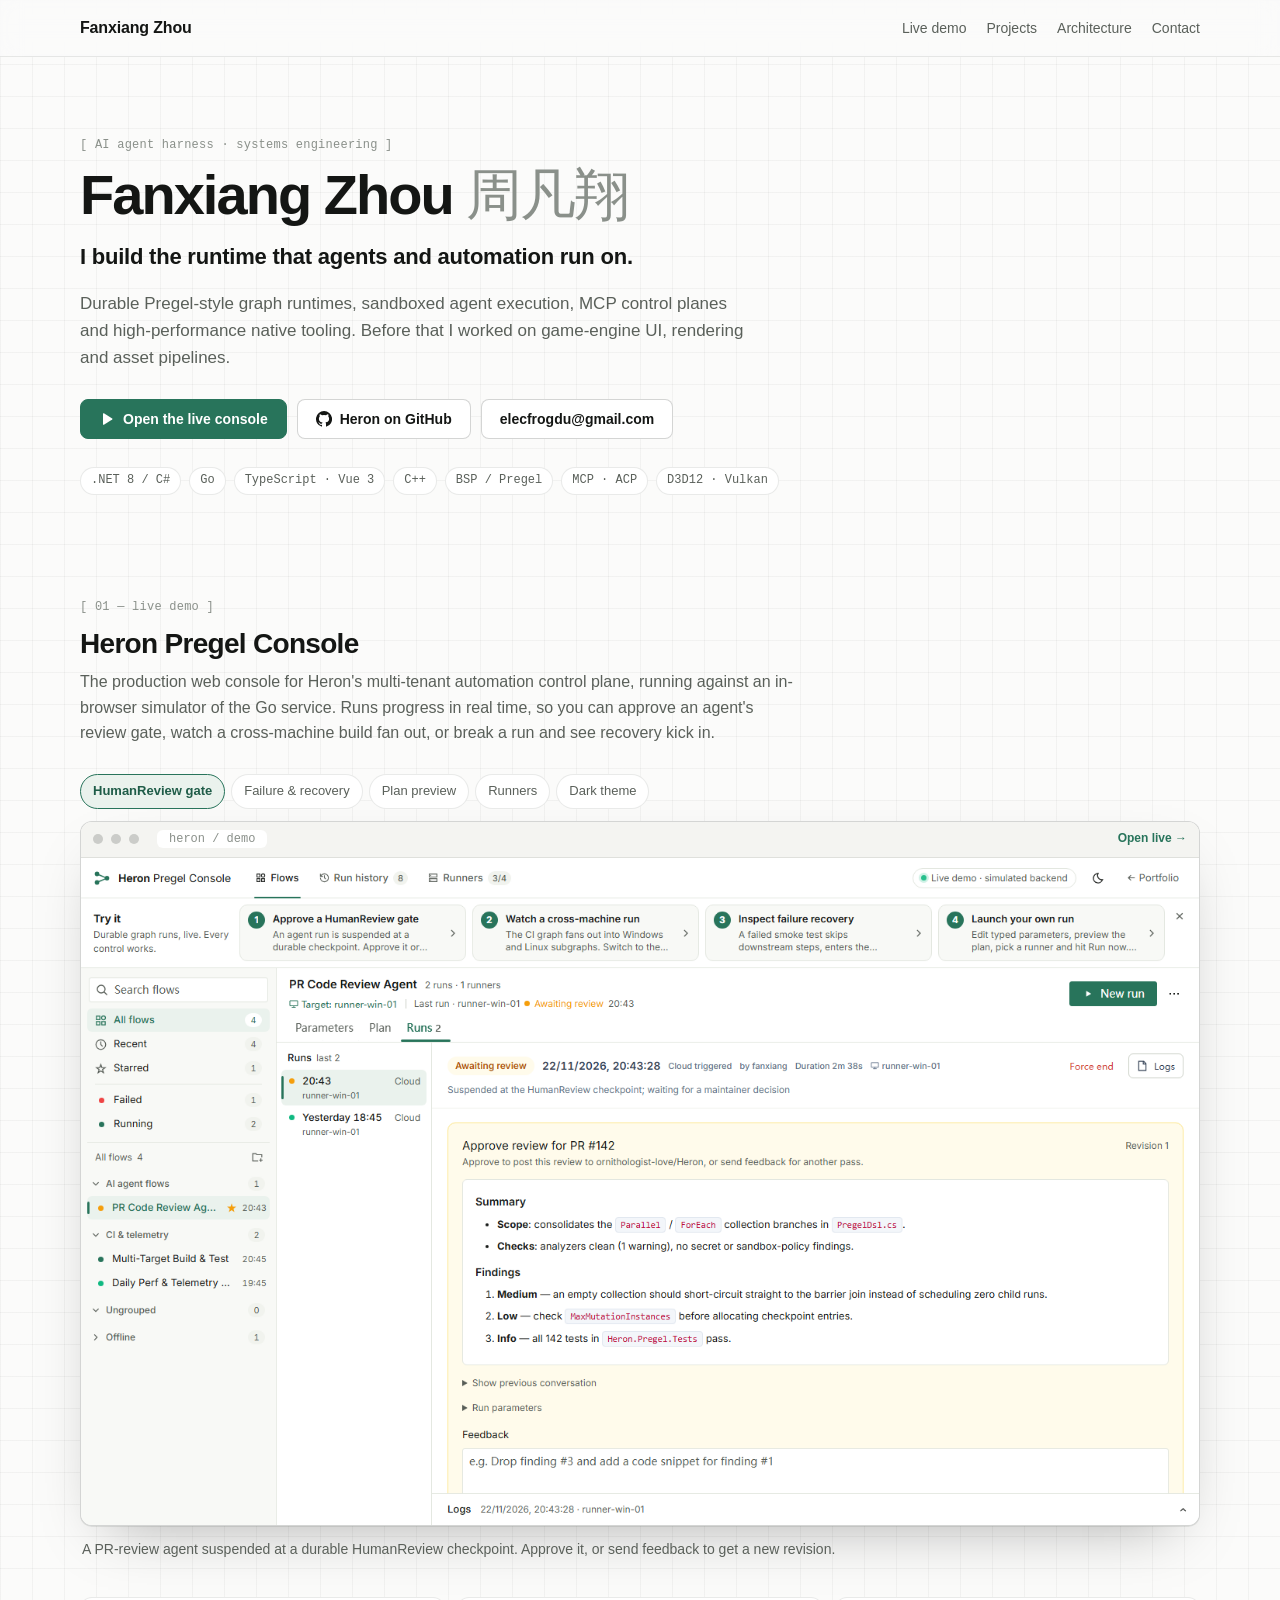
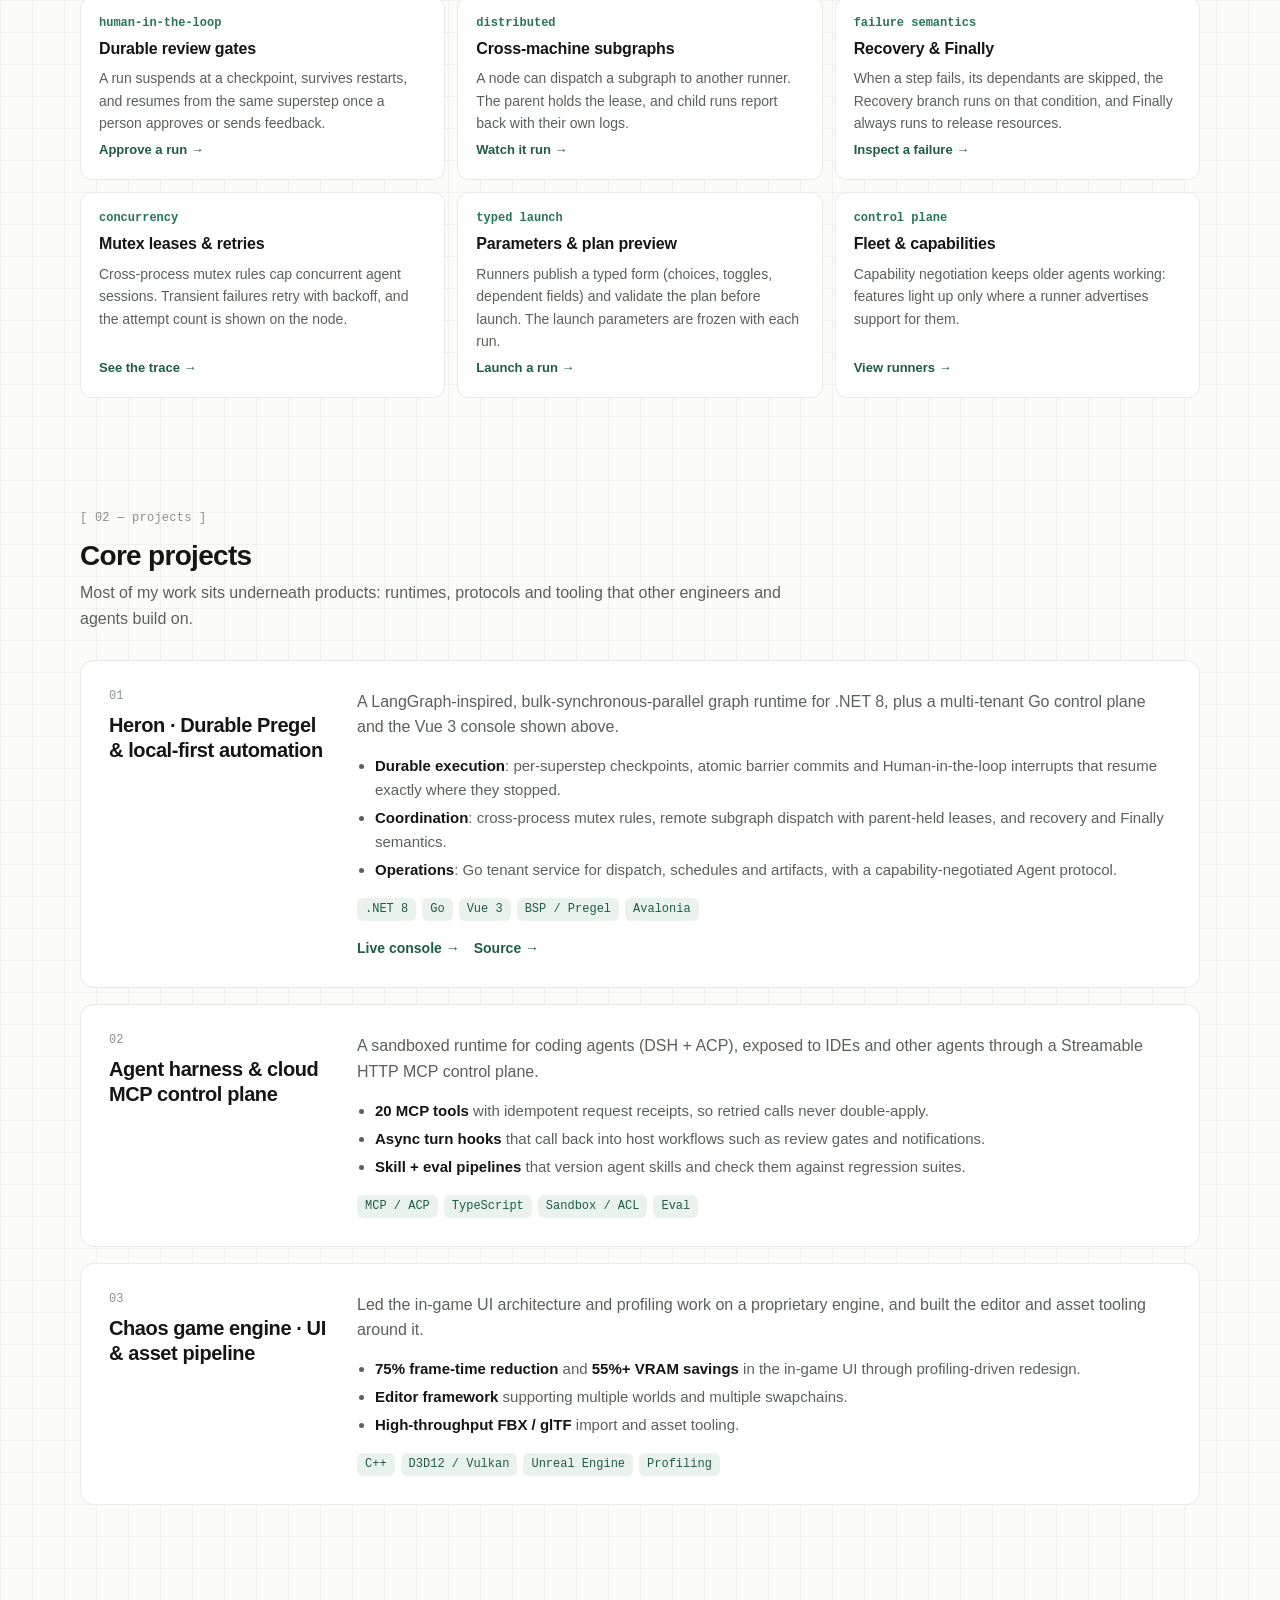
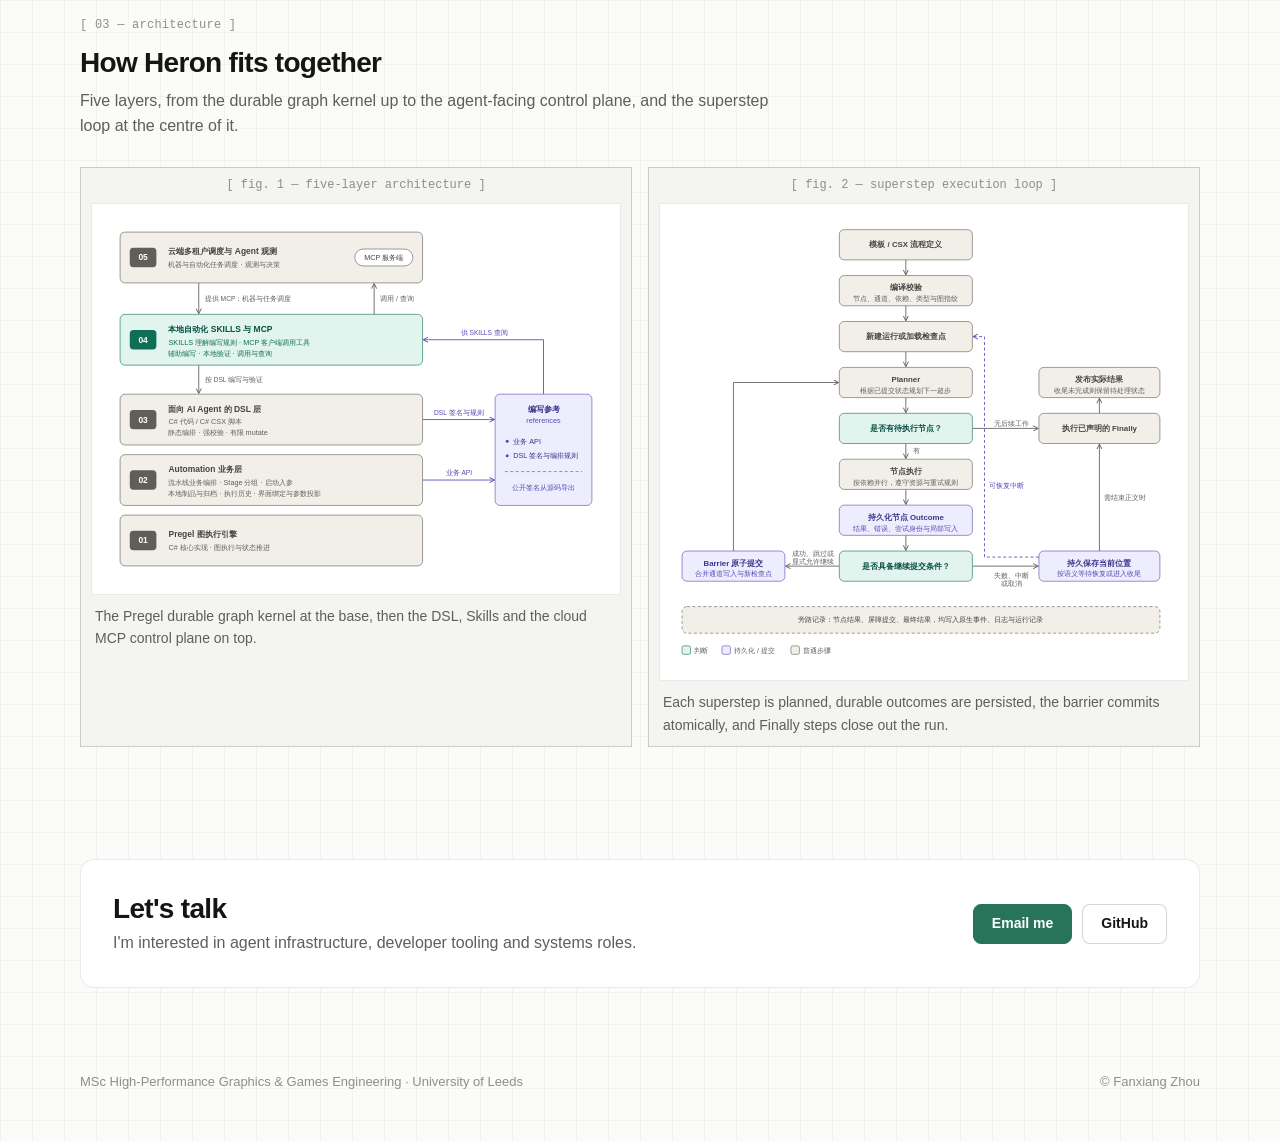
==== index.html @ d26a23e3 "chore: checkpoint initial portfolio and demo build" ====
<!doctype html>
<html lang="en">
<head>
<meta charset="UTF-8" />
<meta name="viewport" content="width=device-width, initial-scale=1.0" />
<title>Fanxiang Zhou · AI Agent Harness &amp; Systems Engineer</title>
<meta name="description" content="Fanxiang Zhou — durable Pregel graph runtimes, sandboxed agent execution, MCP control planes and high-performance native tooling." />
<style>
  :root {
    --bg: #fbfbfa; --surface: #ffffff; --raised: #f4f4f1; --line: rgba(20, 22, 20, .09); --line-strong: rgba(20, 22, 20, .18);
    --text: #141614; --muted: #5a605a; --subtle: #8a908a; --accent: #28745b; --accent-ink: #1f5c48; --accent-soft: #eaf2ed;
    --warn: #b45309; --danger: #c2410c; --grid: rgba(20, 22, 20, .04);
    --sans: Inter, ui-sans-serif, -apple-system, "Segoe UI", Roboto, "PingFang SC", "Microsoft YaHei", sans-serif;
    --mono: "JetBrains Mono", ui-monospace, SFMono-Regular, Menlo, Consolas, monospace;
    --page: min(1120px, calc(100% - 48px));
  }
  @media (prefers-color-scheme: dark) {
    :root {
      --bg: #111211; --surface: #181a18; --raised: #1f221f; --line: rgba(255, 255, 255, .08); --line-strong: rgba(255, 255, 255, .16);
      --text: #eeefec; --muted: #a9ada7; --subtle: #7c817b; --accent: #4fb48d; --accent-ink: #7fd1b0; --accent-soft: rgba(79, 180, 141, .12);
      --grid: rgba(255, 255, 255, .025);
    }
  }
  * { box-sizing: border-box; }
  html { scroll-behavior: smooth; }
  body {
    margin: 0; font-family: var(--sans); color: var(--text); background: var(--bg); line-height: 1.6; -webkit-font-smoothing: antialiased;
    background-image: linear-gradient(var(--grid) 1px, transparent 1px), linear-gradient(90deg, var(--grid) 1px, transparent 1px); background-size: 32px 32px;
  }
  a { color: inherit; }
  .wrap { width: var(--page); margin-inline: auto; }
  .eyebrow { margin: 0 0 12px; color: var(--subtle); font: 500 12px/1.4 var(--mono); letter-spacing: .02em; }

  /* nav */
  .nav { position: sticky; top: 0; z-index: 10; backdrop-filter: saturate(1.4) blur(10px); background: color-mix(in srgb, var(--bg) 82%, transparent); border-bottom: 1px solid var(--line); }
  .nav .wrap { display: flex; align-items: center; gap: 24px; height: 56px; }
  .nav .me { font-weight: 650; text-decoration: none; letter-spacing: -.01em; }
  .nav nav { display: flex; gap: 20px; margin-left: auto; font-size: 14px; }
  .nav nav a { color: var(--muted); text-decoration: none; }
  .nav nav a:hover { color: var(--text); }

  /* buttons */
  .btn { display: inline-flex; align-items: center; gap: 8px; height: 40px; padding: 0 18px; border-radius: 8px; border: 1px solid var(--line-strong); background: var(--surface); color: var(--text); font-size: 14px; font-weight: 550; text-decoration: none; transition: transform .15s, border-color .15s, background-color .15s; }
  .btn:hover { border-color: var(--text); transform: translateY(-1px); }
  .btn.primary { border-color: var(--accent); background: var(--accent); color: #fff; }
  .btn.primary:hover { background: var(--accent-ink); border-color: var(--accent-ink); }
  .btn svg { width: 16px; height: 16px; }

  /* hero */
  .hero { padding: 80px 0 48px; }
  .hero h1 { margin: 0; font-size: clamp(36px, 5vw, 56px); line-height: 1.05; letter-spacing: -.035em; font-weight: 700; }
  .hero h1 span { color: var(--subtle); font-weight: 500; }
  .hero .role { margin: 14px 0 0; font-size: clamp(18px, 2vw, 22px); font-weight: 550; letter-spacing: -.01em; }
  .hero .lede { max-width: 680px; margin: 16px 0 28px; color: var(--muted); font-size: 17px; }
  .hero .ctas { display: flex; flex-wrap: wrap; gap: 10px; }
  .chips { display: flex; flex-wrap: wrap; gap: 8px; margin-top: 28px; }
  .chip { padding: 3px 10px; border: 1px solid var(--line); border-radius: 999px; background: var(--surface); color: var(--muted); font: 12px/1.6 var(--mono); }

  /* showcase */
  section { padding: 56px 0; }
  h2 { margin: 0 0 8px; font-size: 28px; letter-spacing: -.025em; line-height: 1.2; }
  .section-lede { max-width: 720px; margin: 0 0 28px; color: var(--muted); }
  .browser { border: 1px solid var(--line-strong); border-radius: 12px; overflow: hidden; background: var(--surface); box-shadow: 0 1px 0 var(--line), 0 24px 60px -28px rgba(0, 0, 0, .35); }
  .browser-bar { display: flex; align-items: center; gap: 8px; height: 36px; padding: 0 12px; border-bottom: 1px solid var(--line); background: var(--raised); }
  .browser-bar i { width: 10px; height: 10px; border-radius: 50%; background: var(--line-strong); }
  .browser-bar span { margin-left: 10px; padding: 2px 12px; border-radius: 6px; background: var(--surface); color: var(--subtle); font: 12px var(--mono); }
  .browser-bar a { margin-left: auto; color: var(--accent); font-size: 12px; font-weight: 600; text-decoration: none; }
  .browser img { display: block; width: 100%; height: auto; }
  .shot-tabs { display: flex; flex-wrap: wrap; gap: 6px; margin: 0 0 12px; }
  .shot-tabs button { padding: 6px 12px; border: 1px solid var(--line); border-radius: 999px; background: var(--surface); color: var(--muted); font: inherit; font-size: 13px; cursor: pointer; }
  .shot-tabs button[aria-selected="true"] { border-color: var(--accent); background: var(--accent-soft); color: var(--accent-ink); font-weight: 600; }
  .shot-caption { margin: 12px 2px 0; color: var(--muted); font-size: 14px; min-height: 1.6em; }

  .features { display: grid; grid-template-columns: repeat(3, minmax(0, 1fr)); gap: 12px; margin-top: 36px; }
  .feature { display: flex; flex-direction: column; gap: 6px; padding: 18px; border: 1px solid var(--line); border-radius: 12px; background: var(--surface); text-decoration: none; transition: border-color .15s, transform .15s; }
  .feature:hover { border-color: var(--accent); transform: translateY(-2px); }
  .feature .k { color: var(--accent); font: 600 12px var(--mono); }
  .feature h3 { margin: 0; font-size: 16px; letter-spacing: -.01em; }
  .feature p { margin: 0; color: var(--muted); font-size: 14px; flex: 1; }
  .feature .go { color: var(--accent-ink); font-size: 13px; font-weight: 600; }

  /* projects */
  .projects { display: grid; gap: 16px; }
  .project { display: grid; grid-template-columns: 220px minmax(0, 1fr); gap: 28px; padding: 28px; border: 1px solid var(--line); border-radius: 14px; background: var(--surface); }
  .project .meta { display: grid; align-content: start; gap: 10px; }
  .project .meta .n { color: var(--subtle); font: 12px var(--mono); }
  .project h3 { margin: 0; font-size: 20px; letter-spacing: -.02em; line-height: 1.25; }
  .project .body p { margin: 0 0 14px; color: var(--muted); }
  .project ul { margin: 0 0 16px; padding-left: 18px; color: var(--muted); font-size: 15px; }
  .project li { margin: 4px 0; }
  .project li strong { color: var(--text); font-weight: 600; }
  .tags { display: flex; flex-wrap: wrap; gap: 6px; }
  .tag { padding: 2px 8px; border-radius: 6px; background: var(--accent-soft); color: var(--accent-ink); font: 12px/1.6 var(--mono); }
  .links { display: flex; flex-wrap: wrap; gap: 14px; margin-top: 16px; font-size: 14px; font-weight: 600; }
  .links a { color: var(--accent-ink); text-decoration: none; }
  .links a:hover { text-decoration: underline; }

  /* architecture */
  .figures { display: grid; grid-template-columns: 1fr 1fr; gap: 16px; }
  figure { margin: 0; padding: 0 10px 10px; border: 1px solid var(--line-strong); background: var(--raised); }
  figure figcaption { padding: 9px 0; color: var(--subtle); font: 12px/1.4 var(--mono); text-align: center; }
  figure .figure-body { padding: 16px; border: 1px solid var(--line); background: #fff; }
  figure img { display: block; width: 100%; height: auto; }
  figure p { margin: 10px 4px 0; color: var(--muted); font-size: 14px; }

  /* contact */
  .contact { display: flex; flex-wrap: wrap; align-items: center; justify-content: space-between; gap: 24px; padding: 32px; border: 1px solid var(--line); border-radius: 14px; background: var(--surface); }
  .contact h2 { margin: 0 0 4px; }
  .contact p { margin: 0; color: var(--muted); }
  footer { display: flex; flex-wrap: wrap; justify-content: space-between; gap: 12px; padding: 28px 0 48px; color: var(--subtle); font-size: 13px; }

  @media (max-width: 900px) {
    .features { grid-template-columns: 1fr 1fr; }
    .project { grid-template-columns: 1fr; gap: 14px; }
    .figures { grid-template-columns: 1fr; }
  }
  @media (max-width: 600px) {
    :root { --page: calc(100% - 32px); }
    .nav nav { display: none; }
    .features { grid-template-columns: 1fr; }
    .hero { padding-top: 48px; }
  }
  @media (prefers-reduced-motion: reduce) { * { transition: none !important; scroll-behavior: auto !important; } }
</style>
</head>
<body>
<header class="nav">
  <div class="wrap">
    <a class="me" href="#top">Fanxiang Zhou</a>
    <nav aria-label="Sections">
      <a href="#demo">Live demo</a>
      <a href="#projects">Projects</a>
      <a href="#architecture">Architecture</a>
      <a href="#contact">Contact</a>
    </nav>
  </div>
</header>

<main id="top">
  <section class="hero wrap">
    <p class="eyebrow">[ AI agent harness · systems engineering ]</p>
    <h1>Fanxiang Zhou <span>周凡翔</span></h1>
    <p class="role">I build the runtime that agents and automation run on.</p>
    <p class="lede">Durable Pregel-style graph runtimes, sandboxed agent execution, MCP control planes and high-performance native tooling. Before that I worked on game-engine UI, rendering and asset pipelines.</p>
    <div class="ctas">
      <a class="btn primary" href="./demo/">
        <svg viewBox="0 0 16 16" fill="currentColor" aria-hidden="true"><path d="M4 2.8v10.4a.6.6 0 0 0 .9.5l8.3-5.2a.6.6 0 0 0 0-1L4.9 2.3a.6.6 0 0 0-.9.5Z"/></svg>
        Open the live console
      </a>
      <a class="btn" href="https://github.com/ornithologist-love/Heron" target="_blank" rel="noreferrer">
        <svg viewBox="0 0 16 16" fill="currentColor" aria-hidden="true"><path d="M8 0a8 8 0 0 0-2.53 15.59c.4.07.55-.17.55-.38v-1.35c-2.23.48-2.7-1.07-2.7-1.07-.36-.92-.89-1.17-.89-1.17-.73-.5.06-.49.06-.49.8.06 1.23.83 1.23.83.72 1.22 1.88.87 2.33.66.07-.52.28-.87.5-1.07-1.78-.2-3.64-.89-3.64-3.95 0-.87.31-1.59.82-2.15-.08-.2-.36-1.02.08-2.12 0 0 .67-.21 2.2.82a7.6 7.6 0 0 1 4 0c1.53-1.03 2.2-.82 2.2-.82.44 1.1.16 1.92.08 2.12.51.56.82 1.28.82 2.15 0 3.07-1.87 3.75-3.65 3.95.29.25.54.73.54 1.48v2.2c0 .21.15.46.55.38A8 8 0 0 0 8 0Z"/></svg>
        Heron on GitHub
      </a>
      <a class="btn" href="mailto:elecfrogdu@gmail.com">elecfrogdu@gmail.com</a>
    </div>
    <div class="chips">
      <span class="chip">.NET 8 / C#</span><span class="chip">Go</span><span class="chip">TypeScript · Vue 3</span><span class="chip">C++</span>
      <span class="chip">BSP / Pregel</span><span class="chip">MCP · ACP</span><span class="chip">D3D12 · Vulkan</span>
    </div>
  </section>

  <section id="demo" class="wrap">
    <p class="eyebrow">[ 01 — live demo ]</p>
    <h2>Heron Pregel Console</h2>
    <p class="section-lede">The production web console for Heron's multi-tenant automation control plane, running against an in-browser simulator of the Go service. Runs progress in real time, so you can approve an agent's review gate, watch a cross-machine build fan out, or break a run and see recovery kick in.</p>

    <div class="shot-tabs" role="tablist" aria-label="Console screenshots">
      <button role="tab" aria-selected="true" data-shot="shot-review" data-caption="A PR-review agent suspended at a durable HumanReview checkpoint. Approve it, or send feedback to get a new revision.">HumanReview gate</button>
      <button role="tab" aria-selected="false" data-shot="shot-ci" data-caption="A failed cross-machine build: Windows and Linux subgraphs run in parallel, downstream steps are skipped, then Recovery and Finally run.">Failure &amp; recovery</button>
      <button role="tab" aria-selected="false" data-shot="shot-plan" data-caption="Plan preview: the runner validates typed parameters and returns the execution graph before anything is launched.">Plan preview</button>
      <button role="tab" aria-selected="false" data-shot="shot-runners" data-caption="The fleet: agents connect outbound, advertise capabilities and the flows they can run, and lease work from the control plane.">Runners</button>
      <button role="tab" aria-selected="false" data-shot="shot-ci-dark" data-caption="Dark theme, same run.">Dark theme</button>
    </div>
    <div class="browser">
      <div class="browser-bar"><i></i><i></i><i></i><span>heron / demo</span><a href="./demo/">Open live →</a></div>
      <a href="./demo/"><img id="shot" src="./assets/shot-review.png" width="1440" height="860" alt="Heron Pregel Console screenshot" /></a>
    </div>
    <p class="shot-caption" id="shot-caption">A PR-review agent suspended at a durable HumanReview checkpoint. Approve it, or send feedback to get a new revision.</p>

    <div class="features">
      <a class="feature" href="./demo/#/?view=detail&amp;task=pr-code-review&amp;run=run-0558">
        <span class="k">human-in-the-loop</span><h3>Durable review gates</h3>
        <p>A run suspends at a checkpoint, survives restarts, and resumes from the same superstep once a person approves or sends feedback.</p>
        <span class="go">Approve a run →</span>
      </a>
      <a class="feature" href="./demo/#/?view=detail&amp;task=multi-target-ci&amp;run=run-0560">
        <span class="k">distributed</span><h3>Cross-machine subgraphs</h3>
        <p>A node can dispatch a subgraph to another runner. The parent holds the lease, and child runs report back with their own logs.</p>
        <span class="go">Watch it run →</span>
      </a>
      <a class="feature" href="./demo/#/?view=detail&amp;task=multi-target-ci&amp;run=run-0544">
        <span class="k">failure semantics</span><h3>Recovery &amp; Finally</h3>
        <p>When a step fails, its dependants are skipped, the Recovery branch runs on that condition, and Finally always runs to release resources.</p>
        <span class="go">Inspect a failure →</span>
      </a>
      <a class="feature" href="./demo/#/?view=detail&amp;task=daily-perf-audit&amp;run=run-0551">
        <span class="k">concurrency</span><h3>Mutex leases &amp; retries</h3>
        <p>Cross-process mutex rules cap concurrent agent sessions. Transient failures retry with backoff, and the attempt count is shown on the node.</p>
        <span class="go">See the trace →</span>
      </a>
      <a class="feature" href="./demo/#/?view=invoke&amp;task=multi-target-ci&amp;pane=parameters">
        <span class="k">typed launch</span><h3>Parameters &amp; plan preview</h3>
        <p>Runners publish a typed form (choices, toggles, dependent fields) and validate the plan before launch. The launch parameters are frozen with each run.</p>
        <span class="go">Launch a run →</span>
      </a>
      <a class="feature" href="./demo/#/?view=fleet">
        <span class="k">control plane</span><h3>Fleet &amp; capabilities</h3>
        <p>Capability negotiation keeps older agents working: features light up only where a runner advertises support for them.</p>
        <span class="go">View runners →</span>
      </a>
    </div>
  </section>

  <section id="projects" class="wrap">
    <p class="eyebrow">[ 02 — projects ]</p>
    <h2>Core projects</h2>
    <p class="section-lede">Most of my work sits underneath products: runtimes, protocols and tooling that other engineers and agents build on.</p>
    <div class="projects">
      <article class="project">
        <div class="meta"><span class="n">01</span><h3>Heron · Durable Pregel &amp; local-first automation</h3></div>
        <div class="body">
          <p>A LangGraph-inspired, bulk-synchronous-parallel graph runtime for .NET 8, plus a multi-tenant Go control plane and the Vue 3 console shown above.</p>
          <ul>
            <li><strong>Durable execution</strong>: per-superstep checkpoints, atomic barrier commits and Human-in-the-loop interrupts that resume exactly where they stopped.</li>
            <li><strong>Coordination</strong>: cross-process mutex rules, remote subgraph dispatch with parent-held leases, and recovery and Finally semantics.</li>
            <li><strong>Operations</strong>: Go tenant service for dispatch, schedules and artifacts, with a capability-negotiated Agent protocol.</li>
          </ul>
          <div class="tags"><span class="tag">.NET 8</span><span class="tag">Go</span><span class="tag">Vue 3</span><span class="tag">BSP / Pregel</span><span class="tag">Avalonia</span></div>
          <div class="links"><a href="./demo/">Live console →</a><a href="https://github.com/ornithologist-love/Heron" target="_blank" rel="noreferrer">Source →</a></div>
        </div>
      </article>
      <article class="project">
        <div class="meta"><span class="n">02</span><h3>Agent harness &amp; cloud MCP control plane</h3></div>
        <div class="body">
          <p>A sandboxed runtime for coding agents (DSH + ACP), exposed to IDEs and other agents through a Streamable HTTP MCP control plane.</p>
          <ul>
            <li><strong>20 MCP tools</strong> with idempotent request receipts, so retried calls never double-apply.</li>
            <li><strong>Async turn hooks</strong> that call back into host workflows such as review gates and notifications.</li>
            <li><strong>Skill + eval pipelines</strong> that version agent skills and check them against regression suites.</li>
          </ul>
          <div class="tags"><span class="tag">MCP / ACP</span><span class="tag">TypeScript</span><span class="tag">Sandbox / ACL</span><span class="tag">Eval</span></div>
        </div>
      </article>
      <article class="project">
        <div class="meta"><span class="n">03</span><h3>Chaos game engine · UI &amp; asset pipeline</h3></div>
        <div class="body">
          <p>Led the in-game UI architecture and profiling work on a proprietary engine, and built the editor and asset tooling around it.</p>
          <ul>
            <li><strong>75% frame-time reduction</strong> and <strong>55%+ VRAM savings</strong> in the in-game UI through profiling-driven redesign.</li>
            <li><strong>Editor framework</strong> supporting multiple worlds and multiple swapchains.</li>
            <li><strong>High-throughput FBX / glTF</strong> import and asset tooling.</li>
          </ul>
          <div class="tags"><span class="tag">C++</span><span class="tag">D3D12 / Vulkan</span><span class="tag">Unreal Engine</span><span class="tag">Profiling</span></div>
        </div>
      </article>
    </div>
  </section>

  <section id="architecture" class="wrap">
    <p class="eyebrow">[ 03 — architecture ]</p>
    <h2>How Heron fits together</h2>
    <p class="section-lede">Five layers, from the durable graph kernel up to the agent-facing control plane, and the superstep loop at the centre of it.</p>
    <div class="figures">
      <figure>
        <figcaption>[ fig. 1 — five-layer architecture ]</figcaption>
        <div class="figure-body"><img src="./diagrams/automation-five-layers.svg" alt="Five-layer AI-native automation architecture" loading="lazy" /></div>
        <p>The Pregel durable graph kernel at the base, then the DSL, Skills and the cloud MCP control plane on top.</p>
      </figure>
      <figure>
        <figcaption>[ fig. 2 — superstep execution loop ]</figcaption>
        <div class="figure-body"><img src="./diagrams/automation-graph-executor-flow.svg" alt="Pregel superstep execution loop" loading="lazy" /></div>
        <p>Each superstep is planned, durable outcomes are persisted, the barrier commits atomically, and Finally steps close out the run.</p>
      </figure>
    </div>
  </section>

  <section id="contact" class="wrap">
    <div class="contact">
      <div><h2>Let's talk</h2><p>I'm interested in agent infrastructure, developer tooling and systems roles.</p></div>
      <div class="ctas" style="display:flex;gap:10px;flex-wrap:wrap">
        <a class="btn primary" href="mailto:elecfrogdu@gmail.com">Email me</a>
        <a class="btn" href="https://github.com/ornithologist-love" target="_blank" rel="noreferrer">GitHub</a>
      </div>
    </div>
  </section>
</main>

<footer class="wrap">
  <span>MSc High-Performance Graphics &amp; Games Engineering · University of Leeds</span>
  <span>© Fanxiang Zhou</span>
</footer>

<script>
  const img = document.getElementById('shot'), caption = document.getElementById('shot-caption')
  document.querySelectorAll('.shot-tabs button').forEach(button => {
    const preload = new Image(); preload.src = `./assets/${button.dataset.shot}.png`
    button.addEventListener('click', () => {
      document.querySelectorAll('.shot-tabs button').forEach(other => other.setAttribute('aria-selected', String(other === button)))
      img.src = `./assets/${button.dataset.shot}.png`
      caption.textContent = button.dataset.caption
    })
  })
</script>
</body>
</html>
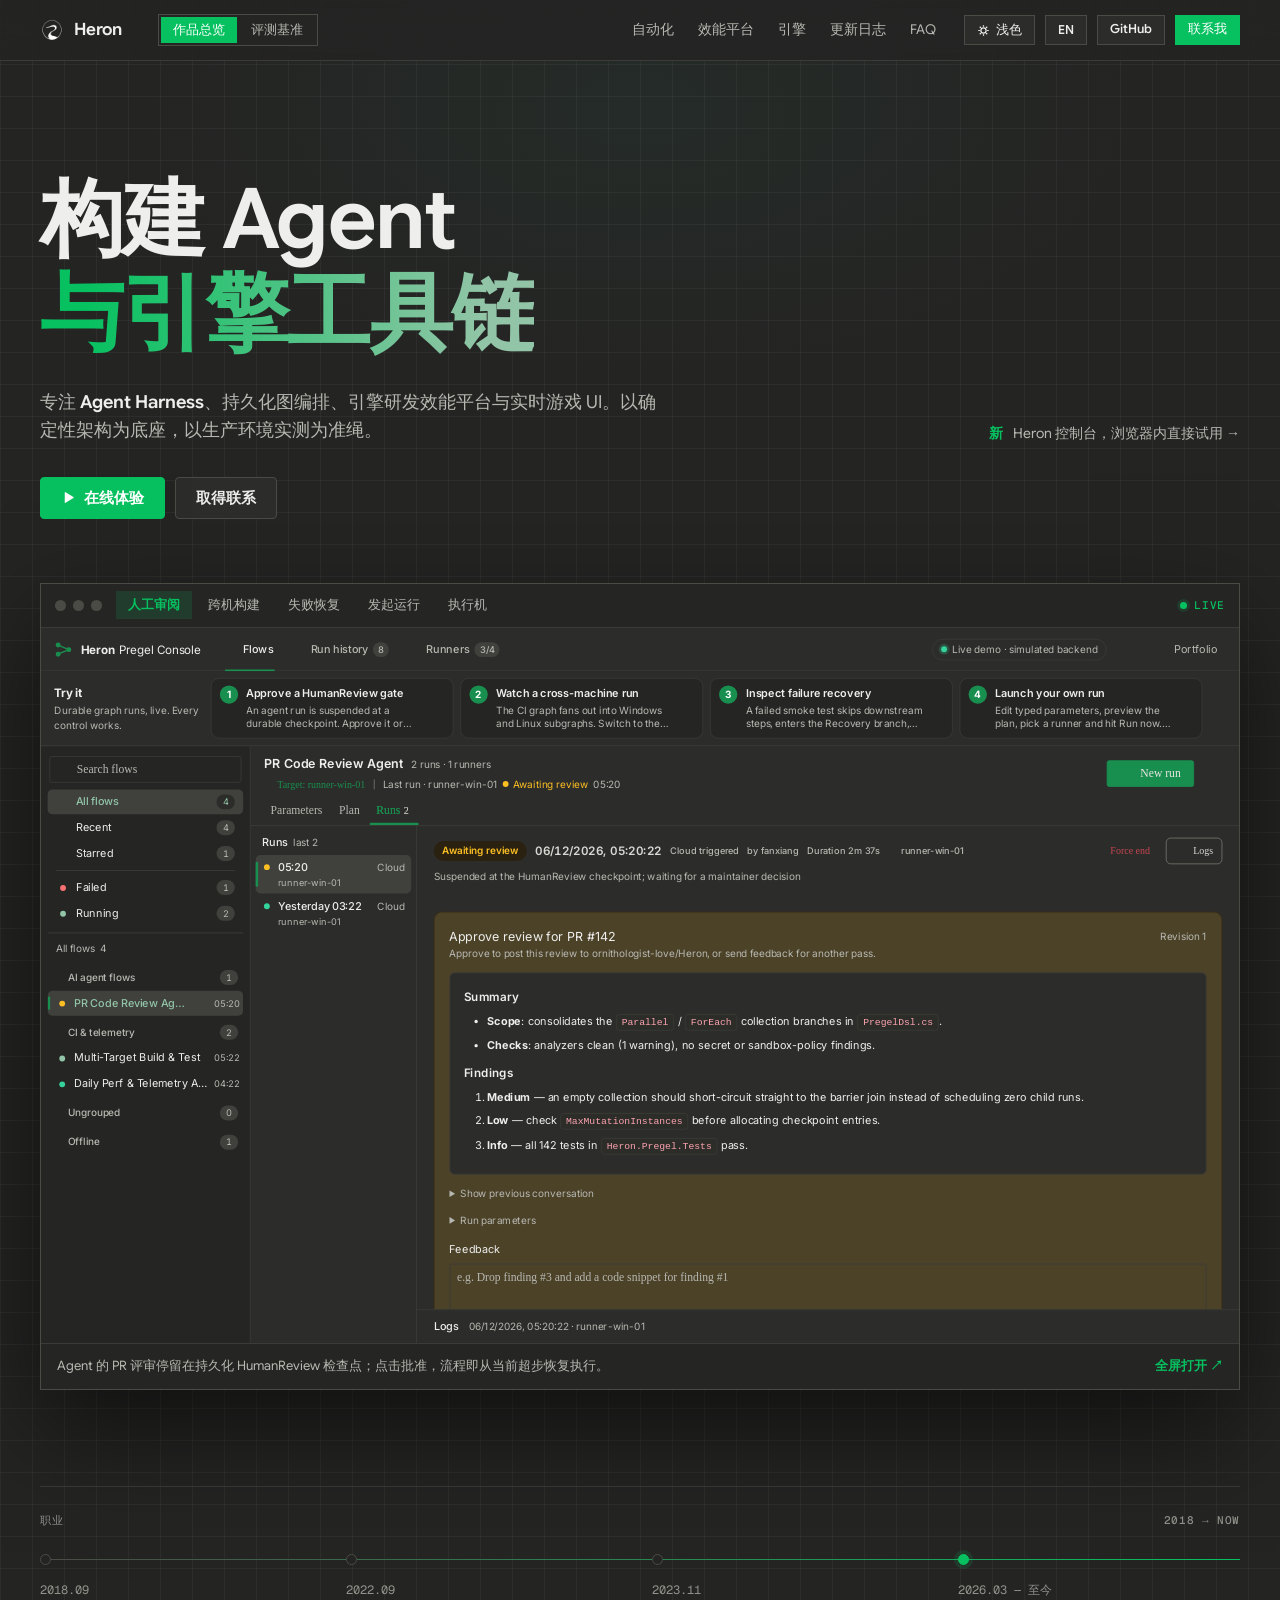
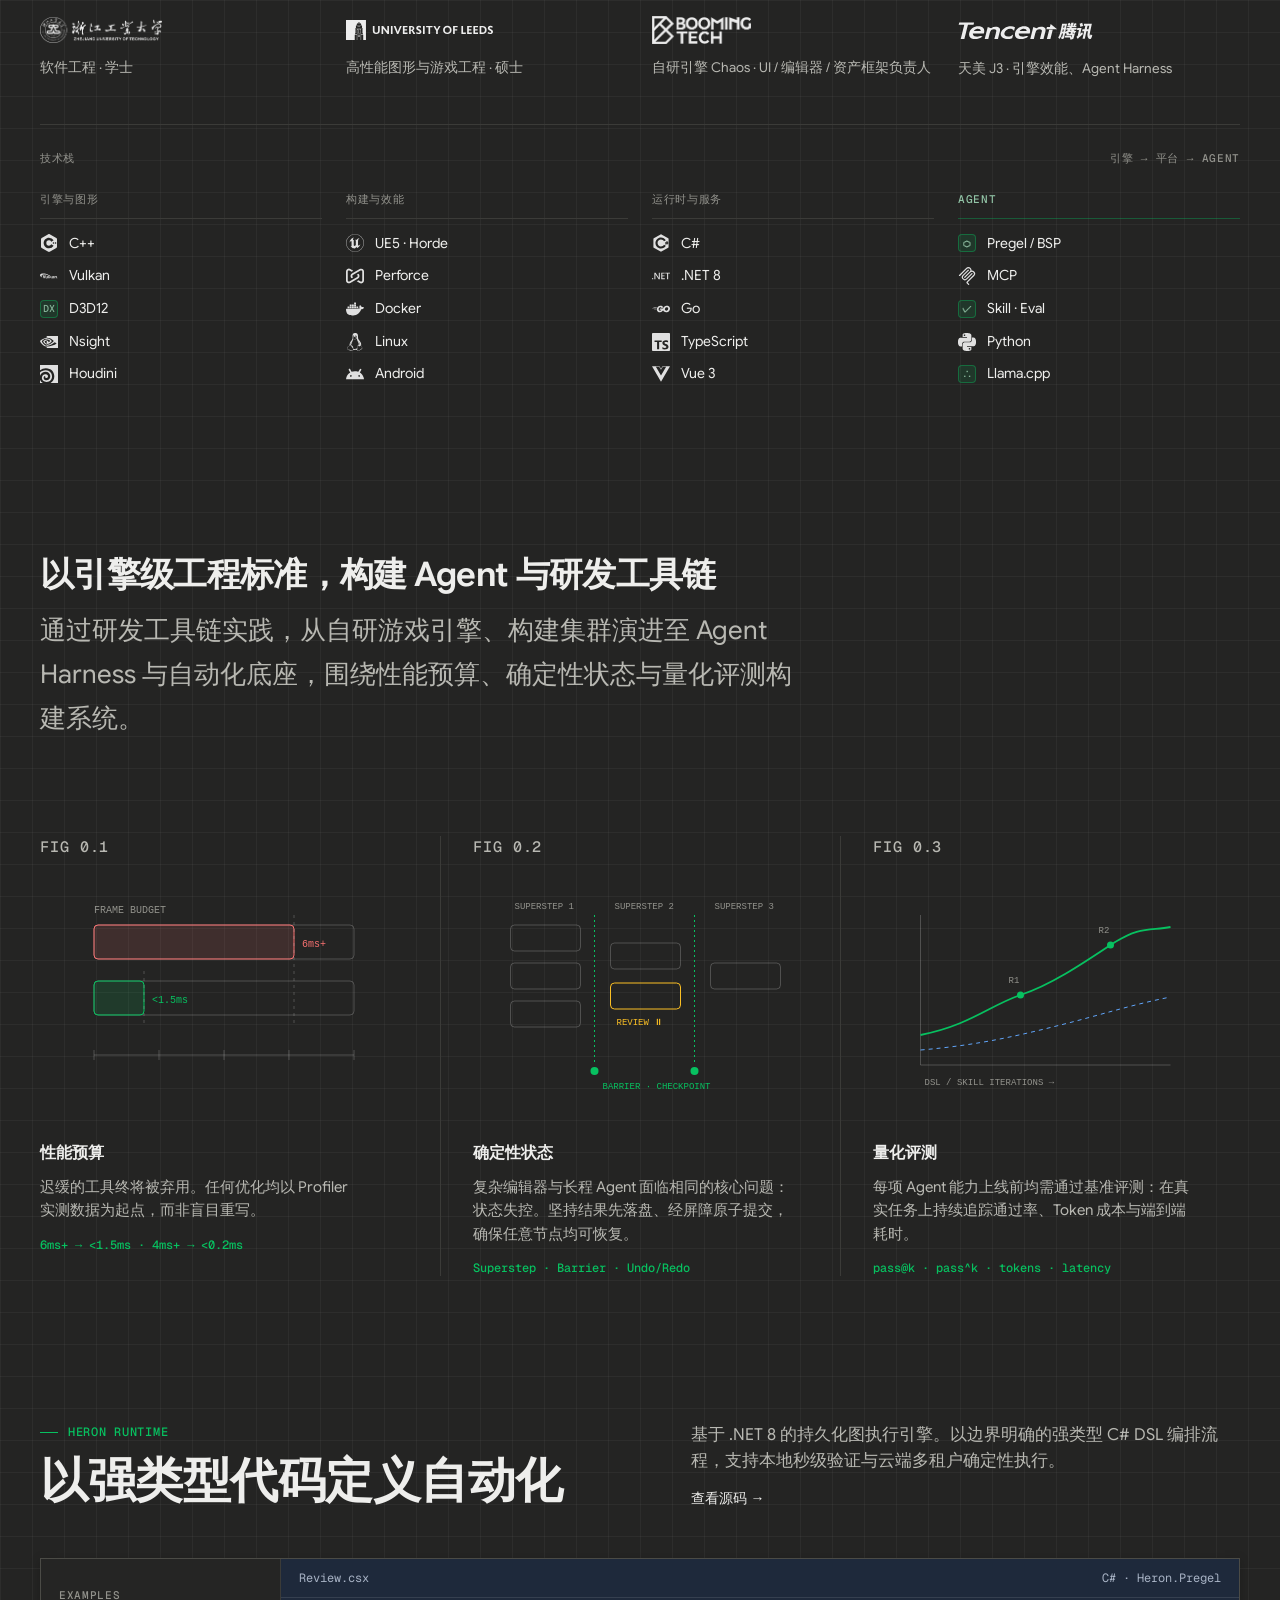
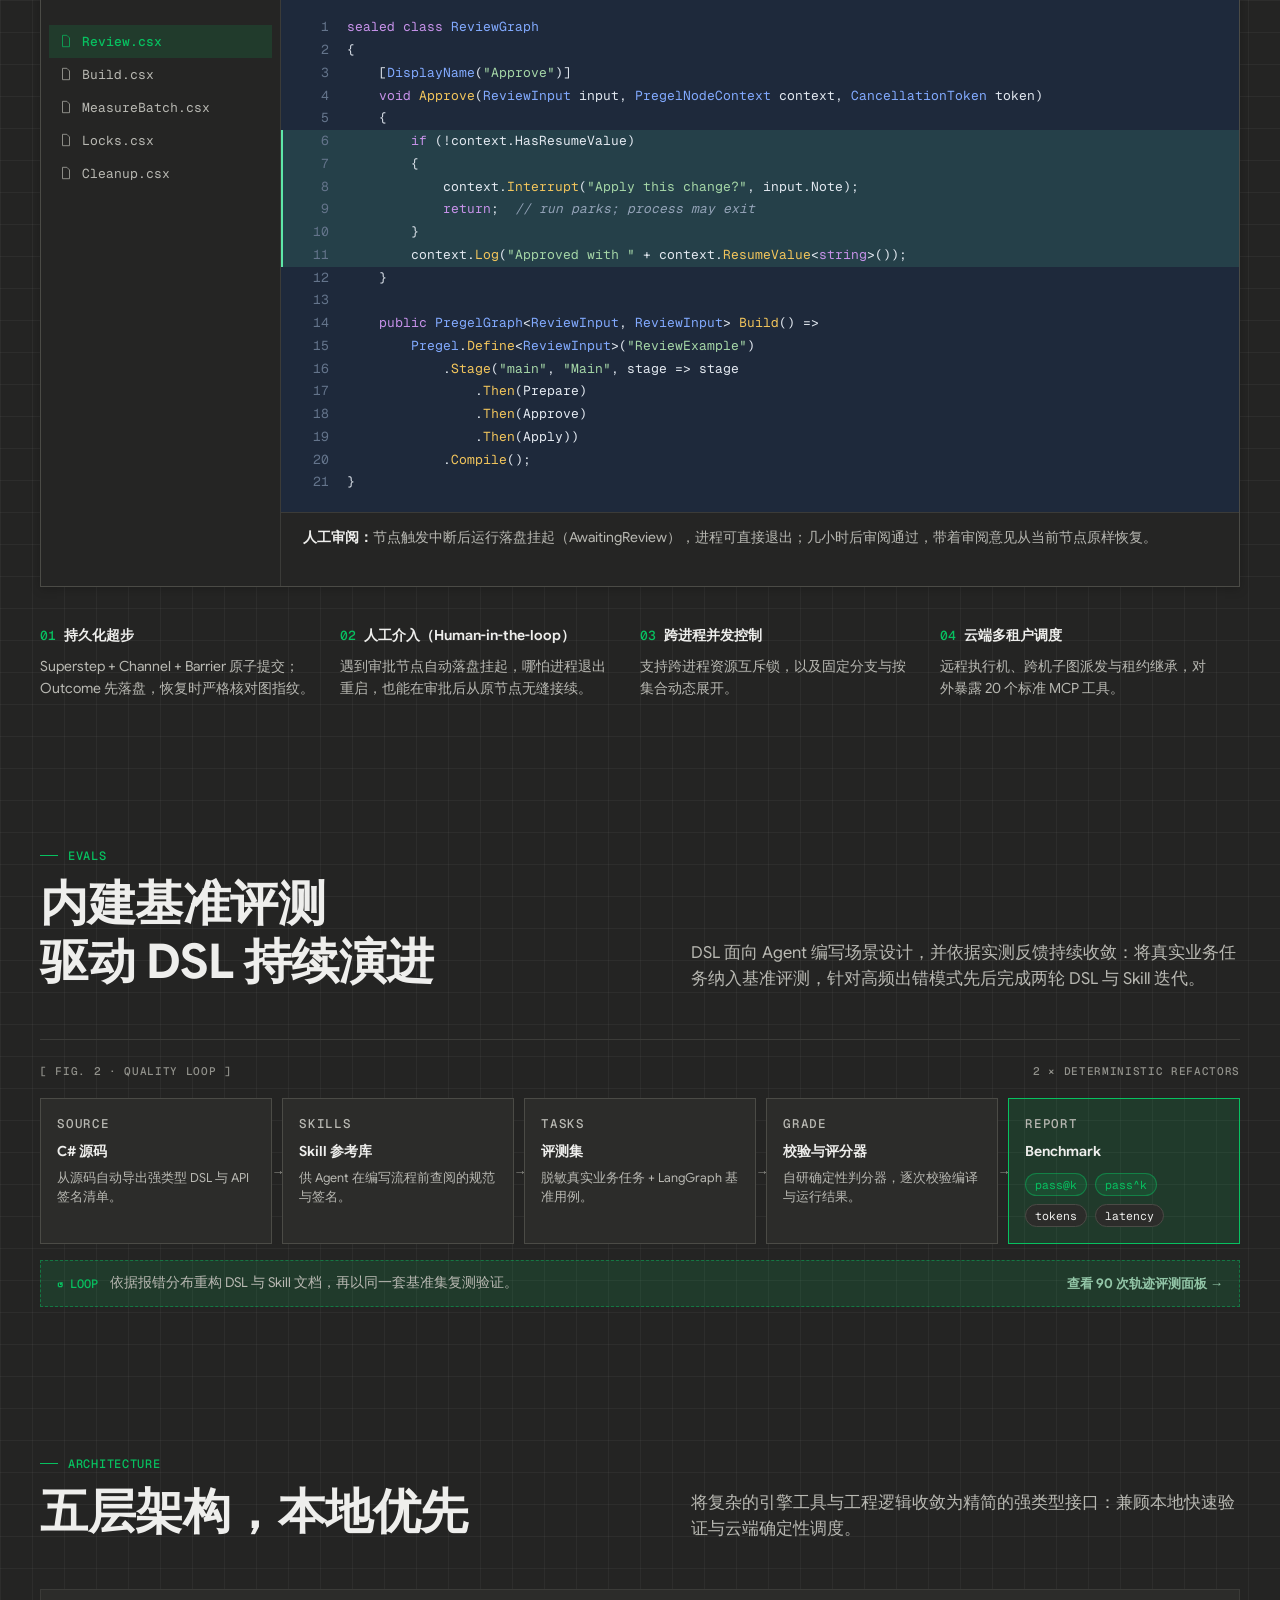
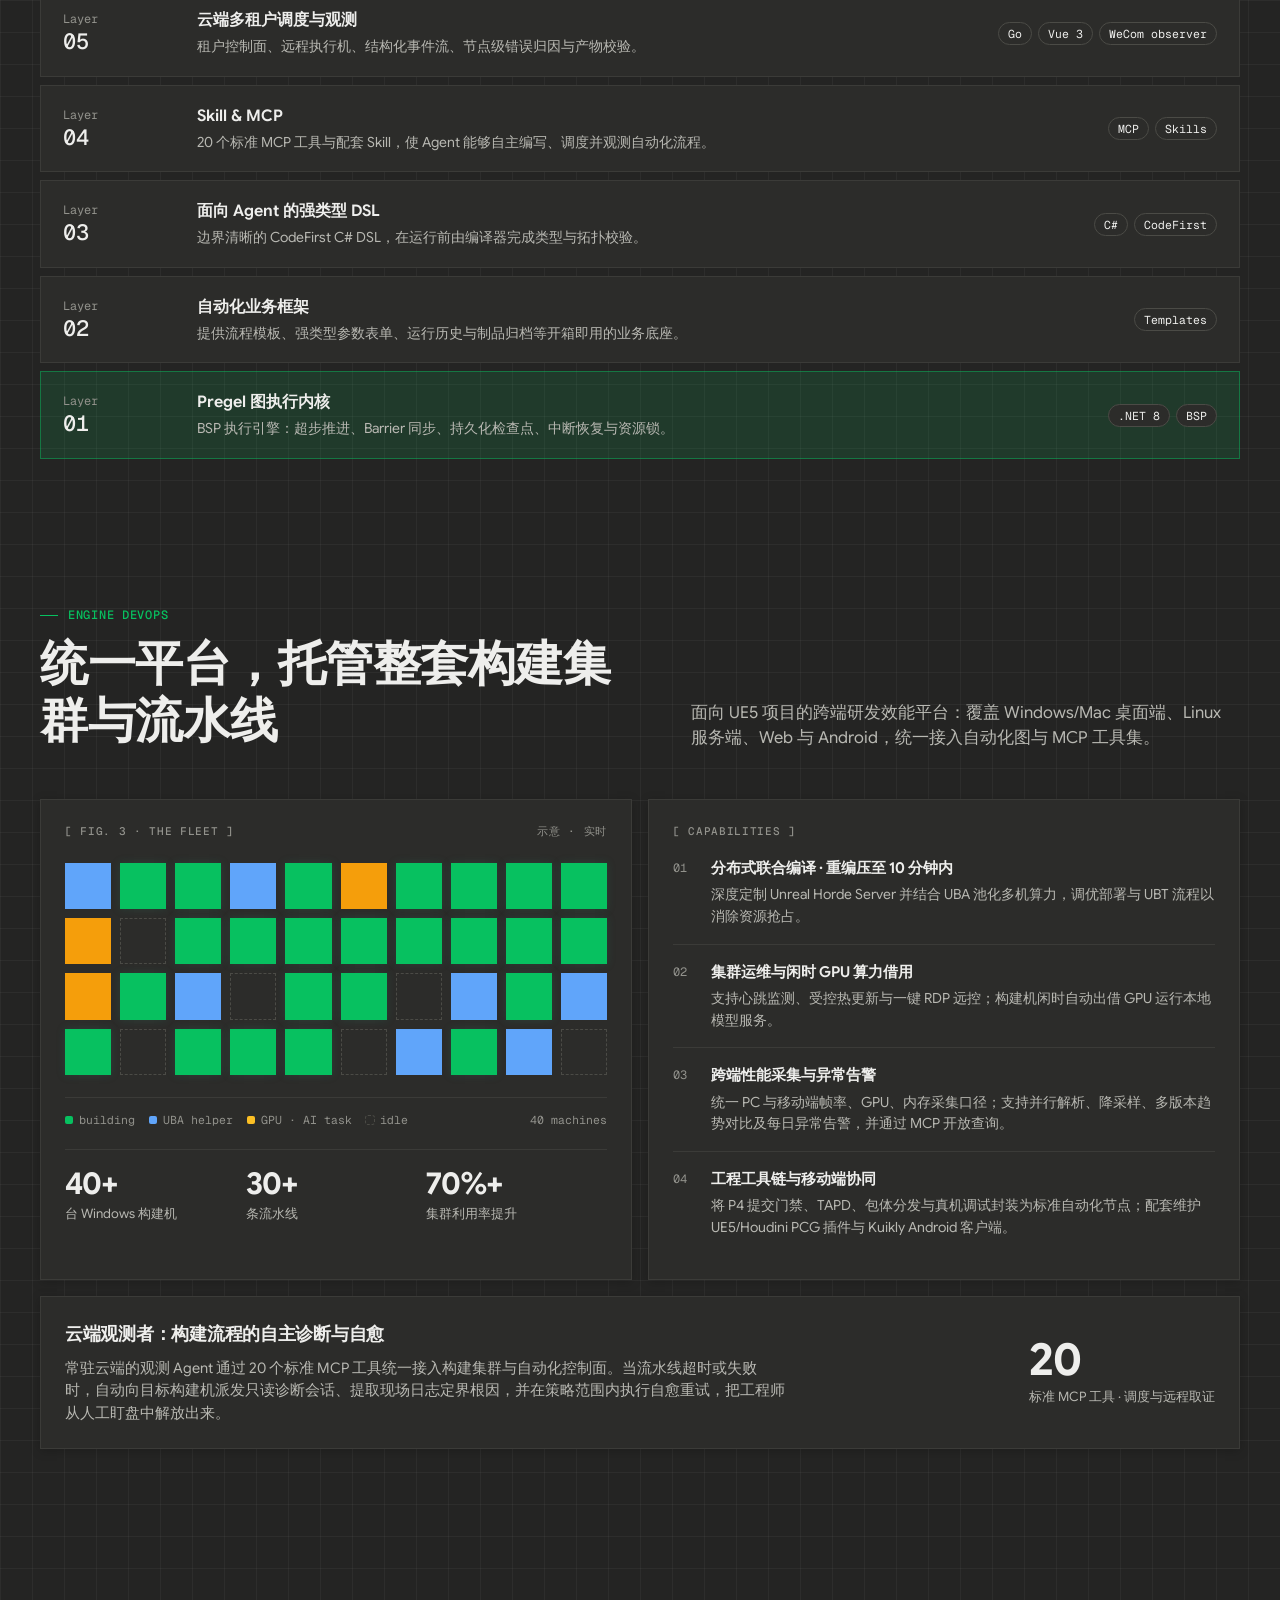
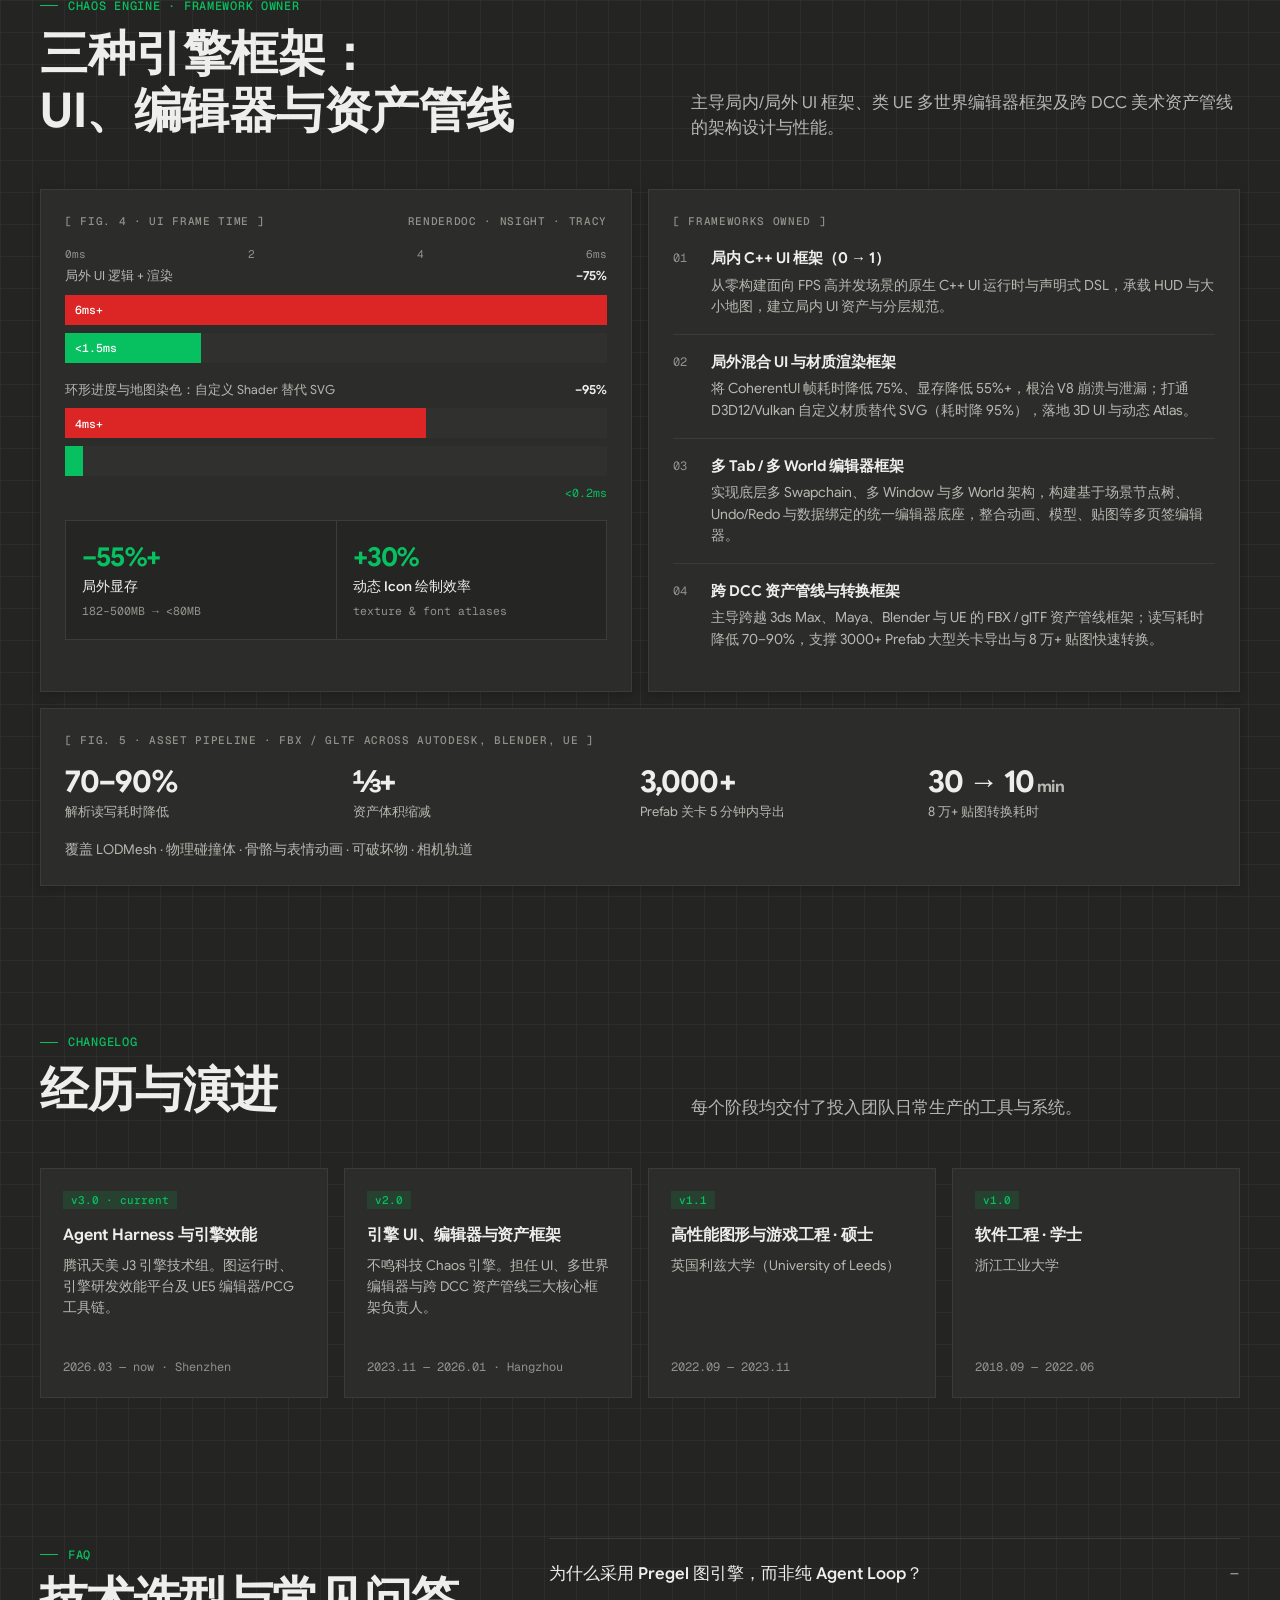
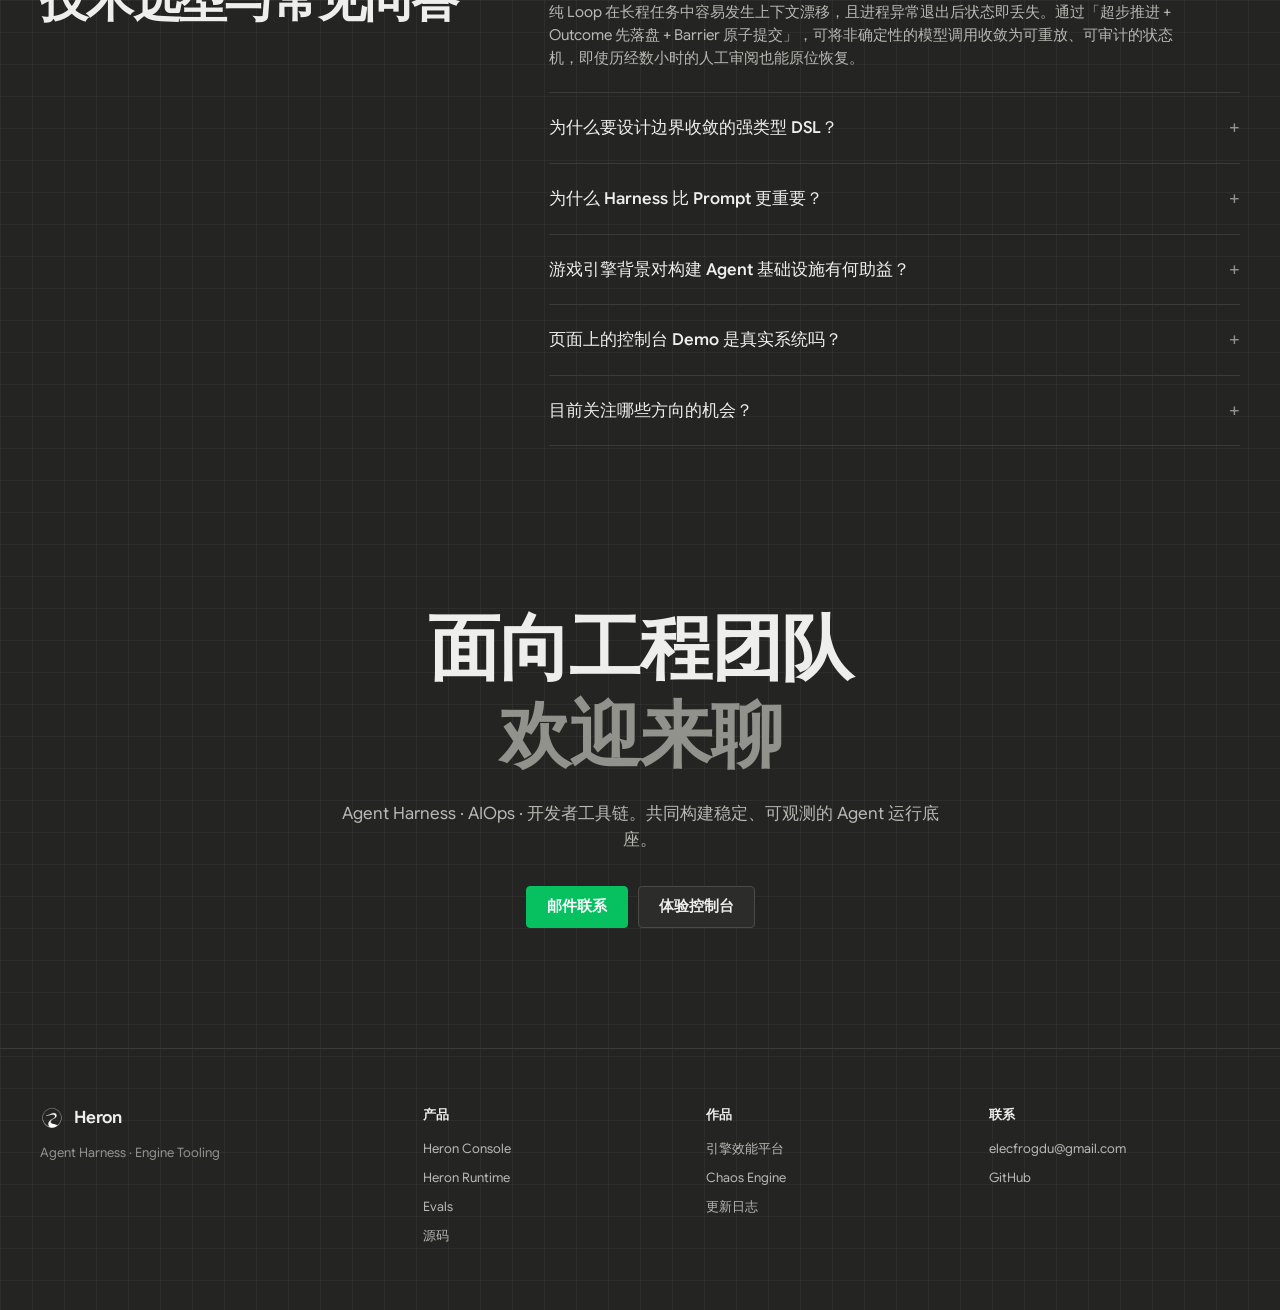
==== commit 4e7e7655: "Initial Commit" ====
--- a/index.html
+++ b/index.html
@@ -1,305 +1,1217 @@
 <!doctype html>
-<html lang="en">
+<html lang="zh-CN" data-theme="dark">
 <head>
 <meta charset="UTF-8" />
 <meta name="viewport" content="width=device-width, initial-scale=1.0" />
-<title>Fanxiang Zhou · AI Agent Harness &amp; Systems Engineer</title>
-<meta name="description" content="Fanxiang Zhou — durable Pregel graph runtimes, sandboxed agent execution, MCP control planes and high-performance native tooling." />
+<title>Heron — Agent Harness 与引擎工具链</title>
+<meta name="description" content="Durable agent runtimes, engine DevOps platforms and real-time game-engine UI. Try the live Heron console." />
+<link rel="icon" type="image/png" href="./assets/logos/heron-64.png" />
+<script>
+  (() => {
+    const q = new URLSearchParams(location.search)
+    const lang = q.get('lang') || localStorage.getItem('pf.lang') || 'zh'
+    document.documentElement.lang = lang === 'zh' ? 'zh-CN' : 'en'
+    const theme = q.get('theme') || localStorage.getItem('pf.theme') || 'dark'
+    document.documentElement.dataset.theme = theme === 'dark' ? 'dark' : 'light'
+  })()
+</script>
 <style>
+  @font-face { font-family: "Google Sans Flex"; src: url(./assets/fonts/google-sans-flex.woff2) format("woff2"); font-weight: 100 1000; font-display: swap; }
+  @font-face { font-family: "Geist Mono"; src: url(./assets/fonts/geist-mono-400.woff2) format("woff2"); font-weight: 400; font-display: swap; }
+  @font-face { font-family: "Geist Mono"; src: url(./assets/fonts/geist-mono-500.woff2) format("woff2"); font-weight: 500 700; font-display: swap; }
   :root {
-    --bg: #fbfbfa; --surface: #ffffff; --raised: #f4f4f1; --line: rgba(20, 22, 20, .09); --line-strong: rgba(20, 22, 20, .18);
-    --text: #141614; --muted: #5a605a; --subtle: #8a908a; --accent: #28745b; --accent-ink: #1f5c48; --accent-soft: #eaf2ed;
-    --warn: #b45309; --danger: #c2410c; --grid: rgba(20, 22, 20, .04);
-    --sans: Inter, ui-sans-serif, -apple-system, "Segoe UI", Roboto, "PingFang SC", "Microsoft YaHei", sans-serif;
-    --mono: "JetBrains Mono", ui-monospace, SFMono-Regular, Menlo, Consolas, monospace;
-    --page: min(1120px, calc(100% - 48px));
-  }
-  @media (prefers-color-scheme: dark) {
-    :root {
-      --bg: #111211; --surface: #181a18; --raised: #1f221f; --line: rgba(255, 255, 255, .08); --line-strong: rgba(255, 255, 255, .16);
-      --text: #eeefec; --muted: #a9ada7; --subtle: #7c817b; --accent: #4fb48d; --accent-ink: #7fd1b0; --accent-soft: rgba(79, 180, 141, .12);
-      --grid: rgba(255, 255, 255, .025);
-    }
-  }
+    --bg: #f2f4ee; --bg2: #f8f9f6; --panel: #ffffff; --panel2: #f1f3ee; --line: #e3e7e0; --line2: #cdd2c9;
+    --text: #181b19; --muted: #575d57; --dim: #737a72; --accent: #28745b; --accent2: #22664f; --accent-text: #28745b; --accent-soft: #eaf2ed;
+    --blue: #1769e0; --amber: #b45309; --red: #dc2626;
+    --grid: rgba(23, 20, 31, 0.045);
+    --nav-bg: rgba(242,244,238,.86);
+    --svg-stroke: rgba(24,27,25,.24);
+    --shadow-stage: 0 18px 48px rgba(24,27,25,.08);
+    --shadow-card: 0 2px 10px rgba(24,27,25,.03);
+    --hero-em: linear-gradient(92deg, #28745b 10%, #518b72 90%);
+    --sans: "Google Sans Flex", "Google Sans", Inter, -apple-system, "Segoe UI", "PingFang SC", "HarmonyOS Sans SC", "Microsoft YaHei", sans-serif;
+    --mono: "Geist Mono", "JetBrains Mono", ui-monospace, SFMono-Regular, Menlo, Consolas, "PingFang SC", "HarmonyOS Sans SC", "Microsoft YaHei", monospace;
+    --page: min(1200px, calc(100% - 48px));
+    color-scheme: light;
+  }
+  :root[data-theme="dark"] {
+    --bg: #242423; --bg2: #252524; --panel: #2c2c2a; --panel2: #30302e; --line: #3b3b38; --line2: #4b4b46;
+    --text: #eeeeec; --muted: #b8b8b2; --dim: #92928c; --accent: #07c160; --accent2: #0db064; --accent-text: #92c5a7; --accent-soft: rgba(7,193,96,.14);
+    --blue: #60a5fa; --amber: #fbbf24; --red: #f87171;
+    --grid: rgba(255, 255, 255, 0.04);
+    --nav-bg: rgba(36,36,35,.84);
+    --svg-stroke: rgba(238,238,236,.22);
+    --shadow-stage: 0 40px 100px rgba(0,0,0,.55);
+    --shadow-card: 0 2px 10px rgba(0,0,0,.2);
+    --hero-em: linear-gradient(92deg, #07c160 10%, #92c5a7 90%);
+    color-scheme: dark;
+  }
+  html[lang="zh-CN"] .en, html:not([lang="zh-CN"]) .zh { display: none !important; }
   * { box-sizing: border-box; }
-  html { scroll-behavior: smooth; }
-  body {
-    margin: 0; font-family: var(--sans); color: var(--text); background: var(--bg); line-height: 1.6; -webkit-font-smoothing: antialiased;
-    background-image: linear-gradient(var(--grid) 1px, transparent 1px), linear-gradient(90deg, var(--grid) 1px, transparent 1px); background-size: 32px 32px;
-  }
-  a { color: inherit; }
+  html { scroll-behavior: smooth; scroll-padding-top: 64px; }
+  body { margin: 0; background-color: var(--bg); background-image: linear-gradient(var(--grid) 1px, transparent 1px), linear-gradient(90deg, var(--grid) 1px, transparent 1px); background-size: 32px 32px; color: var(--text); font-family: var(--sans); line-height: 1.55; -webkit-font-smoothing: antialiased; overflow-x: hidden; }
+  a { color: inherit; text-decoration: none; }
   .wrap { width: var(--page); margin-inline: auto; }
-  .eyebrow { margin: 0 0 12px; color: var(--subtle); font: 500 12px/1.4 var(--mono); letter-spacing: .02em; }
+  .fig { color: var(--dim); font: 500 11px/1.4 var(--mono); letter-spacing: .06em; text-transform: uppercase; }
+  .mono { font-family: var(--mono); }
 
   /* nav */
-  .nav { position: sticky; top: 0; z-index: 10; backdrop-filter: saturate(1.4) blur(10px); background: color-mix(in srgb, var(--bg) 82%, transparent); border-bottom: 1px solid var(--line); }
-  .nav .wrap { display: flex; align-items: center; gap: 24px; height: 56px; }
-  .nav .me { font-weight: 650; text-decoration: none; letter-spacing: -.01em; }
-  .nav nav { display: flex; gap: 20px; margin-left: auto; font-size: 14px; }
-  .nav nav a { color: var(--muted); text-decoration: none; }
-  .nav nav a:hover { color: var(--text); }
-
-  /* buttons */
-  .btn { display: inline-flex; align-items: center; gap: 8px; height: 40px; padding: 0 18px; border-radius: 8px; border: 1px solid var(--line-strong); background: var(--surface); color: var(--text); font-size: 14px; font-weight: 550; text-decoration: none; transition: transform .15s, border-color .15s, background-color .15s; }
-  .btn:hover { border-color: var(--text); transform: translateY(-1px); }
-  .btn.primary { border-color: var(--accent); background: var(--accent); color: #fff; }
-  .btn.primary:hover { background: var(--accent-ink); border-color: var(--accent-ink); }
-  .btn svg { width: 16px; height: 16px; }
+  .nav { position: sticky; top: 0; z-index: 50; border-bottom: 1px solid var(--line); background: var(--nav-bg); backdrop-filter: blur(14px) saturate(1.2); }
+  .nav .wrap { display: flex; align-items: center; gap: 28px; height: 60px; }
+  .logo { display: flex; align-items: center; gap: 10px; font-weight: 600; font-size: 17px; letter-spacing: -.01em; }
+  .logo svg, .logo img { width: 24px; height: 24px; display: block; }
+  :root[data-theme="dark"] .logo img { filter: brightness(0) invert(1); }
+  .nav nav { display: flex; gap: 24px; margin-left: auto; font-size: 13.5px; color: var(--muted); }
+  .nav nav a:hover { color: var(--accent); }
+  .nav .right { display: flex; align-items: center; gap: 10px; }
+  .pill { display: inline-flex; align-items: center; gap: 6px; height: 30px; padding: 0 12px; border-radius: 0; font-size: 12.5px; font-weight: 550; border: 1px solid var(--line2); color: var(--text); background: var(--panel); cursor: pointer; font-family: inherit; white-space: nowrap; }
+  .pill svg { width: 13px; height: 13px; flex: none; }
+  .pill:hover { background: var(--panel2); }
+  .pill.solid { background: var(--accent); color: #ffffff; border-color: var(--accent); }
+  .pill.solid:hover { background: var(--accent2); }
 
   /* hero */
-  .hero { padding: 80px 0 48px; }
-  .hero h1 { margin: 0; font-size: clamp(36px, 5vw, 56px); line-height: 1.05; letter-spacing: -.035em; font-weight: 700; }
-  .hero h1 span { color: var(--subtle); font-weight: 500; }
-  .hero .role { margin: 14px 0 0; font-size: clamp(18px, 2vw, 22px); font-weight: 550; letter-spacing: -.01em; }
-  .hero .lede { max-width: 680px; margin: 16px 0 28px; color: var(--muted); font-size: 17px; }
-  .hero .ctas { display: flex; flex-wrap: wrap; gap: 10px; }
-  .chips { display: flex; flex-wrap: wrap; gap: 8px; margin-top: 28px; }
-  .chip { padding: 3px 10px; border: 1px solid var(--line); border-radius: 999px; background: var(--surface); color: var(--muted); font: 12px/1.6 var(--mono); }
-
-  /* showcase */
-  section { padding: 56px 0; }
-  h2 { margin: 0 0 8px; font-size: 28px; letter-spacing: -.025em; line-height: 1.2; }
-  .section-lede { max-width: 720px; margin: 0 0 28px; color: var(--muted); }
-  .browser { border: 1px solid var(--line-strong); border-radius: 12px; overflow: hidden; background: var(--surface); box-shadow: 0 1px 0 var(--line), 0 24px 60px -28px rgba(0, 0, 0, .35); }
-  .browser-bar { display: flex; align-items: center; gap: 8px; height: 36px; padding: 0 12px; border-bottom: 1px solid var(--line); background: var(--raised); }
-  .browser-bar i { width: 10px; height: 10px; border-radius: 50%; background: var(--line-strong); }
-  .browser-bar span { margin-left: 10px; padding: 2px 12px; border-radius: 6px; background: var(--surface); color: var(--subtle); font: 12px var(--mono); }
-  .browser-bar a { margin-left: auto; color: var(--accent); font-size: 12px; font-weight: 600; text-decoration: none; }
-  .browser img { display: block; width: 100%; height: auto; }
-  .shot-tabs { display: flex; flex-wrap: wrap; gap: 6px; margin: 0 0 12px; }
-  .shot-tabs button { padding: 6px 12px; border: 1px solid var(--line); border-radius: 999px; background: var(--surface); color: var(--muted); font: inherit; font-size: 13px; cursor: pointer; }
-  .shot-tabs button[aria-selected="true"] { border-color: var(--accent); background: var(--accent-soft); color: var(--accent-ink); font-weight: 600; }
-  .shot-caption { margin: 12px 2px 0; color: var(--muted); font-size: 14px; min-height: 1.6em; }
-
-  .features { display: grid; grid-template-columns: repeat(3, minmax(0, 1fr)); gap: 12px; margin-top: 36px; }
-  .feature { display: flex; flex-direction: column; gap: 6px; padding: 18px; border: 1px solid var(--line); border-radius: 12px; background: var(--surface); text-decoration: none; transition: border-color .15s, transform .15s; }
-  .feature:hover { border-color: var(--accent); transform: translateY(-2px); }
-  .feature .k { color: var(--accent); font: 600 12px var(--mono); }
-  .feature h3 { margin: 0; font-size: 16px; letter-spacing: -.01em; }
-  .feature p { margin: 0; color: var(--muted); font-size: 14px; flex: 1; }
-  .feature .go { color: var(--accent-ink); font-size: 13px; font-weight: 600; }
-
-  /* projects */
-  .projects { display: grid; gap: 16px; }
-  .project { display: grid; grid-template-columns: 220px minmax(0, 1fr); gap: 28px; padding: 28px; border: 1px solid var(--line); border-radius: 14px; background: var(--surface); }
-  .project .meta { display: grid; align-content: start; gap: 10px; }
-  .project .meta .n { color: var(--subtle); font: 12px var(--mono); }
-  .project h3 { margin: 0; font-size: 20px; letter-spacing: -.02em; line-height: 1.25; }
-  .project .body p { margin: 0 0 14px; color: var(--muted); }
-  .project ul { margin: 0 0 16px; padding-left: 18px; color: var(--muted); font-size: 15px; }
-  .project li { margin: 4px 0; }
-  .project li strong { color: var(--text); font-weight: 600; }
-  .tags { display: flex; flex-wrap: wrap; gap: 6px; }
-  .tag { padding: 2px 8px; border-radius: 6px; background: var(--accent-soft); color: var(--accent-ink); font: 12px/1.6 var(--mono); }
-  .links { display: flex; flex-wrap: wrap; gap: 14px; margin-top: 16px; font-size: 14px; font-weight: 600; }
-  .links a { color: var(--accent-ink); text-decoration: none; }
-  .links a:hover { text-decoration: underline; }
-
-  /* architecture */
-  .figures { display: grid; grid-template-columns: 1fr 1fr; gap: 16px; }
-  figure { margin: 0; padding: 0 10px 10px; border: 1px solid var(--line-strong); background: var(--raised); }
-  figure figcaption { padding: 9px 0; color: var(--subtle); font: 12px/1.4 var(--mono); text-align: center; }
-  figure .figure-body { padding: 16px; border: 1px solid var(--line); background: #fff; }
-  figure img { display: block; width: 100%; height: auto; }
-  figure p { margin: 10px 4px 0; color: var(--muted); font-size: 14px; }
-
-  /* contact */
-  .contact { display: flex; flex-wrap: wrap; align-items: center; justify-content: space-between; gap: 24px; padding: 32px; border: 1px solid var(--line); border-radius: 14px; background: var(--surface); }
-  .contact h2 { margin: 0 0 4px; }
-  .contact p { margin: 0; color: var(--muted); }
-  footer { display: flex; flex-wrap: wrap; justify-content: space-between; gap: 12px; padding: 28px 0 48px; color: var(--subtle); font-size: 13px; }
-
-  @media (max-width: 900px) {
-    .features { grid-template-columns: 1fr 1fr; }
-    .project { grid-template-columns: 1fr; gap: 14px; }
-    .figures { grid-template-columns: 1fr; }
-  }
-  @media (max-width: 600px) {
+  .hero { position: relative; padding: 112px 0 0; }
+  .hero::before { content: ""; position: absolute; inset: -180px 0 auto; height: 760px; background: radial-gradient(60% 50% at 50% 30%, rgba(40,116,91,.09), transparent 70%); pointer-events: none; }
+  .hero h1 { position: relative; max-width: 960px; margin: 0; font-size: clamp(44px, 7vw, 84px); line-height: 1.04; letter-spacing: -.03em; font-weight: 600; }
+  html[lang="zh-CN"] .hero h1 { letter-spacing: -.02em; line-height: 1.12; }
+  .hero h1 em { font-style: normal; background: var(--hero-em); -webkit-background-clip: text; background-clip: text; color: transparent; }
+  .hero-sub { position: relative; display: flex; flex-wrap: wrap; align-items: end; justify-content: space-between; gap: 24px; margin-top: 28px; }
+  .hero-sub p { max-width: 620px; margin: 0; color: var(--muted); font-size: 18px; }
+  .hero-sub p b { color: var(--text); font-weight: 600; }
+  .new { display: inline-flex; align-items: center; gap: 10px; color: var(--muted); font-size: 14px; }
+  .new b { color: var(--accent); font-weight: 600; }
+  .new:hover { color: var(--accent); }
+  .ctas { display: flex; flex-wrap: wrap; gap: 10px; margin-top: 32px; position: relative; }
+  .btn { display: inline-flex; align-items: center; gap: 8px; height: 42px; padding: 0 20px; border-radius: 4px; font-size: 14.5px; font-weight: 600; border: 1px solid var(--line2); background: var(--panel); transition: background .15s, transform .15s; }
+  .btn:hover { transform: translateY(-1px); background: var(--panel2); }
+  .btn.primary { background: var(--accent); color: #ffffff; border-color: var(--accent); }
+  .btn.primary:hover { background: var(--accent2); }
+  .btn svg { width: 15px; height: 15px; }
+
+  /* live window */
+  .stage { position: relative; margin-top: 64px; padding: 0; border-radius: 0; background: transparent; border: 0; box-shadow: var(--shadow-stage); }
+  .stage::after { content: ""; position: absolute; inset: auto 6% -60px; height: 120px; background: radial-gradient(50% 50% at 50% 0%, rgba(40,116,91,.12), transparent); pointer-events: none; z-index: -1; }
+  .window { border: 1px solid var(--line2); border-radius: 0; overflow: hidden; background: var(--panel); }
+  .window-bar { display: flex; align-items: center; gap: 14px; height: 44px; padding: 0 14px; border-bottom: 1px solid var(--line); background: var(--bg2); }
+  .dots { display: flex; gap: 7px; } .dots i { width: 11px; height: 11px; border-radius: 50%; background: var(--line2); }
+  .scenes { display: flex; gap: 4px; overflow-x: auto; scrollbar-width: none; }
+  .scenes button { flex: none; height: 28px; padding: 0 12px; border-radius: 0; border: 0; background: transparent; color: var(--muted); font: 500 12.5px var(--sans); cursor: pointer; }
+  .scenes button:hover { color: var(--text); }
+  .scenes button[aria-selected="true"] { background: var(--accent-soft); color: var(--accent); font-weight: 600; }
+  .live { margin-left: auto; display: inline-flex; align-items: center; gap: 7px; flex: none; color: var(--accent); font: 600 11px var(--mono); letter-spacing: .06em; }
+  .live i { width: 7px; height: 7px; border-radius: 50%; background: var(--accent); box-shadow: 0 0 0 3px var(--accent-soft); animation: blink 1.6s ease-in-out infinite; }
+  @keyframes blink { 50% { opacity: .35; } }
+  .viewport { position: relative; aspect-ratio: 1440 / 860; overflow: hidden; background: var(--bg); }
+  .viewport iframe { position: absolute; top: 0; left: 0; width: 1440px; height: 860px; border: 0; transform-origin: 0 0; }
+  .scene-note { display: flex; justify-content: space-between; gap: 16px; padding: 12px 16px; border-top: 1px solid var(--line); background: var(--bg2); color: var(--muted); font-size: 13px; }
+  .scene-note a { flex: none; color: var(--accent); font-weight: 600; }
+
+  /* tracks */
+  .tracks { display: grid; gap: 14px; padding: 96px 0 0; }
+  .track { padding: 26px 0 30px; border: 0; border-top: 1px solid var(--line); border-radius: 0; background: transparent; box-shadow: none; }
+  .track-head { display: flex; justify-content: space-between; margin-bottom: 26px; }
+  .career, .stack { position: relative; display: grid; grid-template-columns: repeat(4, 1fr); gap: 24px; margin: 0; padding: 0; list-style: none; }
+  .career::before { content: ""; position: absolute; left: 5px; right: 0; top: 5px; height: 1px; background: linear-gradient(90deg, var(--line2), var(--accent)); }
+  .career li { position: relative; padding-top: 28px; }
+  .career .dot { position: absolute; top: 0; left: 0; width: 11px; height: 11px; border-radius: 50%; background: var(--bg); border: 1.5px solid var(--line2); }
+  .career li.now .dot { background: var(--accent); border-color: var(--accent); box-shadow: 0 0 0 4px var(--accent-soft); }
+  .career time { display: block; color: var(--dim); font: 12px var(--mono); }
+  .career .mark { display: flex; align-items: center; height: 44px; margin: 10px 0 6px; }
+  .career .mark img { display: block; width: auto; max-width: 100%; opacity: .92; transition: filter .15s; }
+  :root:not([data-theme="dark"]) .career .mark img:not(.inv) { filter: brightness(0); opacity: .86; }
+  :root[data-theme="dark"] .career .mark img.inv { filter: brightness(0) invert(1); }
+  .career p { margin: 0; color: var(--muted); font-size: 13.5px; }
+  .stack li p.fig { margin: 0 0 14px; padding-bottom: 10px; border-bottom: 1px solid var(--line); }
+  .stack li.now p.fig { color: var(--accent-text); border-color: color-mix(in srgb, var(--accent) 35%, transparent); }
+  .stack ul { display: grid; gap: 11px; margin: 0; padding: 0; list-style: none; }
+  .stack ul li { display: flex; align-items: center; gap: 11px; color: var(--text); font-size: 14px; }
+  .stack ul img, .stack .glyph { width: 18px; height: 18px; flex: none; opacity: .88; }
+  :root:not([data-theme="dark"]) .stack ul img:not([src*="csharp"]) { filter: brightness(0); opacity: .78; }
+  :root[data-theme="dark"] .stack ul img { filter: brightness(0) invert(1); opacity: .86; }
+  .stack .glyph { display: inline-grid; place-items: center; color: var(--accent-text); font: 700 10px var(--mono); border: 1px solid color-mix(in srgb, var(--accent) 45%, transparent); border-radius: 4px; background: var(--accent-soft); }
+
+  /* statement */
+  section { padding: 140px 0 0; }
+  .statement { max-width: 760px; margin: 0; font-size: clamp(20px, 2.1vw, 26px); line-height: 1.45; letter-spacing: -.012em; font-weight: 400; color: var(--muted); }
+  html[lang="zh-CN"] .statement { letter-spacing: 0; line-height: 1.7; }
+  .statement b { display: block; margin-bottom: 12px; color: var(--text); font-size: clamp(26px, 2.8vw, 34px); font-weight: 600; letter-spacing: -.02em; line-height: 1.2; }
+  .figs { display: grid; grid-template-columns: repeat(3, 1fr); margin-top: 96px; }
+  .figs article { padding: 0 32px 0 32px; border-left: 1px solid var(--line); }
+  .figs article:first-child { padding-left: 0; border-left: 0; }
+  .figs svg { display: block; width: 100%; height: 220px; margin: 28px 0 36px; }
+  .figs h3 { margin: 0 0 10px; font-size: 16px; font-weight: 600; }
+  .figs p { margin: 0; color: var(--muted); font-size: 15px; max-width: 320px; }
+  .figs .proof { margin-top: 14px; color: var(--accent); font: 500 12px var(--mono); }
+
+  /* section heads */
+  .head { display: grid; grid-template-columns: minmax(0, 1.1fr) minmax(0, 1fr); gap: 48px; align-items: end; margin-bottom: 48px; }
+  .head h2 { margin: 12px 0 0; font-size: clamp(32px, 4vw, 48px); line-height: 1.06; letter-spacing: -.035em; font-weight: 650; }
+  html[lang="zh-CN"] .head h2 { letter-spacing: -.01em; line-height: 1.2; }
+  .head p { margin: 0; color: var(--muted); font-size: 16.5px; }
+  .head .more { display: inline-block; margin-top: 14px; color: var(--text); font-size: 14px; font-weight: 550; }
+  .head .more:hover { color: var(--accent); }
+  .kicker { display: inline-flex; align-items: center; gap: 10px; color: var(--accent); font: 600 12px var(--mono); letter-spacing: .06em; text-transform: uppercase; }
+  .kicker i { width: 18px; height: 1px; background: var(--accent); }
+
+  /* code explorer */
+  .explorer { display: grid; grid-template-columns: 240px minmax(0, 1fr); border: 1px solid var(--line2); border-radius: 0; overflow: hidden; background: var(--panel); box-shadow: var(--shadow-card); }
+  .files { padding: 12px 8px; border-right: 1px solid var(--line); background: var(--bg2); }
+  .files .fig { padding: 6px 10px 10px; }
+  .files button { display: flex; align-items: center; gap: 9px; width: 100%; padding: 8px 10px; border: 0; border-radius: 0; background: transparent; color: var(--muted); font: 13px var(--mono); text-align: left; cursor: pointer; }
+  .files button:hover { color: var(--text); background: var(--panel2); }
+  .files button[aria-selected="true"] { background: var(--accent-soft); color: var(--accent); font-weight: 600; }
+  .files button svg { width: 14px; height: 14px; flex: none; opacity: .8; }
+  .code { display: flex; flex-direction: column; min-width: 0; background: #1e293b; }
+  .code-bar { display: flex; justify-content: space-between; padding: 11px 18px; border-bottom: 1px solid rgba(255,255,255,.1); color: #a8b3c5; font: 12px var(--mono); }
+  pre { margin: 0; padding: 18px 0; overflow-x: auto; font: 13px/1.75 var(--mono); color: #e2e8f0; min-height: 380px; }
+  pre .ln { display: block; padding: 0 22px 0 0; }
+  pre .ln::before { content: attr(data-n); display: inline-block; width: 48px; padding-right: 18px; color: #64748b; text-align: right; }
+  pre .ln.hl { background: rgba(94,230,168,.12); box-shadow: inset 2px 0 0 #5ee6a8; }
+  .k { color: #c792ea; } .t { color: #82aaff; } .s { color: #a5d6a7; } .c { color: #94a3b8; font-style: italic; } .f { color: #f2c55c; } .a { color: #f78c6c; }
+  .code-note { padding: 14px 22px; border-top: 1px solid var(--line); color: var(--muted); font-size: 14px; background: var(--bg2); min-height: 74px; }
+  .code-note b { color: var(--text); font-weight: 600; }
+  .legend { display: grid; grid-template-columns: repeat(4, 1fr); gap: 0; margin-top: 36px; }
+  .legend div { padding: 0 24px 0 0; }
+  .legend .n { color: var(--accent); font: 600 13px var(--mono); }
+  .legend h4 { display: inline; margin: 0 0 0 8px; font-size: 14px; font-weight: 600; }
+  .legend p { margin: 8px 0 0; color: var(--muted); font-size: 14px; }
+
+  /* split feature */
+  .split { display: grid; grid-template-columns: minmax(0, 1fr) minmax(0, 1fr); gap: 16px; }
+  .panel { position: relative; border: 1px solid var(--line); border-radius: 0; background: var(--panel); padding: 24px; overflow: hidden; box-shadow: var(--shadow-card); }
+  .panel .fig { display: flex; justify-content: space-between; margin-bottom: 18px; }
+  .panel h3 { margin: 0 0 8px; font-size: 18px; font-weight: 600; letter-spacing: -.015em; }
+  .panel p { margin: 0; color: var(--muted); font-size: 14.5px; }
+  .panel.span { grid-column: 1 / -1; }
+
+  /* fleet grid */
+  .grid-fig { display: grid; grid-template-columns: repeat(10, 1fr); gap: 9px; padding: 6px 0 4px; }
+  .grid-fig i { aspect-ratio: 1; border-radius: 0; background: var(--panel2); transition: background .4s; }
+  .grid-fig i.b { background: var(--accent); box-shadow: 0 0 8px rgba(40,116,91,.28); }
+  .grid-fig i.u { background: var(--blue); }
+  .grid-fig i.g { background: #f59e0b; }
+  .grid-fig i.o { background: transparent; outline: 1px dashed var(--line2); outline-offset: -1px; }
+  .grid-legend { display: flex; flex-wrap: wrap; justify-content: space-between; gap: 12px; margin-top: 18px; padding-top: 14px; border-top: 1px solid var(--line); color: var(--dim); font: 11.5px var(--mono); }
+  .grid-legend span { display: inline-flex; align-items: center; gap: 6px; margin-right: 14px; }
+  .grid-legend span i { width: 8px; height: 8px; border-radius: 2px; }
+  .stats { display: grid; grid-template-columns: repeat(3, 1fr); gap: 0; margin-top: 22px; border-top: 1px solid var(--line); }
+  .stats div { padding: 18px 16px 0 0; }
+  .stats b { display: block; font-size: 30px; font-weight: 650; letter-spacing: -.03em; line-height: 1.1; }
+  .stats span { color: var(--muted); font-size: 13px; }
+  .bullets { display: grid; gap: 0; margin: 0; padding: 0; list-style: none; }
+  .bullets li { display: grid; grid-template-columns: 28px 1fr; gap: 10px; padding: 16px 0; border-top: 1px solid var(--line); }
+  .bullets li:first-child { border-top: 0; padding-top: 0; }
+  .bullets .n { color: var(--dim); font: 12px/1.9 var(--mono); }
+  .bullets h4 { margin: 0 0 4px; font-size: 15px; font-weight: 600; }
+  .bullets p { margin: 0; color: var(--muted); font-size: 14px; }
+
+  /* eval loop */
+  .loop { display: grid; grid-template-columns: repeat(5, minmax(0, 1fr)); gap: 10px; align-items: stretch; }
+  #evals .panel { padding: 24px 0 0; border: 0; border-top: 1px solid var(--line); background: transparent; box-shadow: none; }
+  .step { position: relative; padding: 16px; border: 1px solid var(--line2); border-radius: 0; background: var(--panel); }
+  .step:not(:last-child)::after { content: "→"; position: absolute; right: -11px; top: 50%; transform: translateY(-50%); color: var(--dim); font: 13px var(--mono); z-index: 2; }
+  .step .fig { margin: 0 0 8px; }
+  .step h4 { margin: 0 0 6px; font-size: 14px; font-weight: 600; }
+  .step p { margin: 0; color: var(--muted); font-size: 12.5px; line-height: 1.5; }
+  .step.hot { border-color: var(--accent); background: var(--accent-soft); }
+  .metrics-row { display: flex; flex-wrap: wrap; gap: 8px; margin-top: 10px; }
+  .chip { padding: 3px 9px; border: 1px solid var(--line2); border-radius: 999px; color: var(--text); background: var(--panel); font: 11.5px var(--mono); }
+  .chip.g { border-color: color-mix(in srgb, var(--accent) 45%, transparent); color: var(--accent); background: var(--accent-soft); }
+  .return { display: flex; align-items: center; gap: 12px; margin-top: 16px; padding: 12px 16px; border: 1px dashed color-mix(in srgb, var(--accent) 45%, transparent); border-radius: 0; background: var(--accent-soft); color: var(--muted); font-size: 13.5px; }
+  .return b { color: var(--accent); font: 600 12px var(--mono); }
+
+  /* layers */
+  .layers { display: grid; gap: 8px; }
+  .layer { display: grid; grid-template-columns: 110px minmax(0, 1fr) auto; align-items: center; gap: 24px; padding: 18px 22px; border: 1px solid var(--line); border-radius: 0; background: var(--panel); transition: border-color .2s, background .2s; }
+  .layer:hover { border-color: var(--line2); background: var(--bg2); }
+  .layer .n { color: var(--dim); font: 12px var(--mono); }
+  .layer .n b { display: block; color: var(--text); font-size: 22px; font-weight: 600; letter-spacing: -.02em; }
+  .layer h4 { margin: 0 0 3px; font-size: 16px; font-weight: 600; }
+  .layer p { margin: 0; color: var(--muted); font-size: 14px; }
+  .layer .tags { display: flex; flex-wrap: wrap; justify-content: flex-end; gap: 6px; max-width: 320px; }
+  .layer:nth-child(1) { margin-inline: 0; } .layer:nth-child(5) { border-color: color-mix(in srgb, var(--accent) 45%, transparent); background: var(--accent-soft); }
+
+  /* profiler */
+  .budget { margin: 4px 0 6px; }
+  .budget .scale { display: flex; justify-content: space-between; color: var(--dim); font: 11px var(--mono); margin-bottom: 6px; }
+  .bar { position: relative; height: 30px; margin: 8px 0; border-radius: 0; background: var(--panel2); overflow: hidden; }
+  .bar span { position: absolute; top: 0; bottom: 0; left: 0; display: flex; align-items: center; padding-left: 10px; border-radius: 0; font: 600 11.5px var(--mono); color: #ffffff; white-space: nowrap; transition: width 1.2s cubic-bezier(.2,.8,.2,1); }
+  .bar.before span { background: #dc2626; }
+  .bar.after span { background: var(--accent); }
+  .bar-label { display: flex; justify-content: space-between; color: var(--muted); font-size: 12.5px; }
+  .bar-label b { color: var(--text); font-weight: 600; }
+  .deltas { display: grid; grid-template-columns: repeat(2, 1fr); gap: 1px; margin-top: 18px; border-radius: 0; overflow: hidden; background: var(--line); border: 1px solid var(--line); }
+  .deltas div { padding: 16px; background: var(--bg2); }
+  .deltas b { display: block; font-size: 26px; font-weight: 650; letter-spacing: -.03em; color: var(--accent); }
+  .deltas span { display: block; color: var(--text); font-size: 13.5px; font-weight: 550; }
+  .deltas small { color: var(--dim); font: 11.5px var(--mono); }
+
+  /* changelog */
+  .changelog { display: grid; grid-template-columns: repeat(4, 1fr); gap: 16px; }
+  .entry { display: flex; flex-direction: column; padding: 22px; border: 1px solid var(--line); border-radius: 0; background: var(--panel); min-height: 230px; transition: border-color .2s; }
+  .entry:hover { border-color: var(--line2); }
+  .entry .ver { display: inline-flex; align-self: flex-start; padding: 2px 8px; border-radius: 0; background: var(--accent-soft); color: var(--accent); font: 600 11px var(--mono); }
+  .entry h4 { margin: 14px 0 8px; font-size: 16px; font-weight: 600; letter-spacing: -.01em; }
+  .entry p { margin: 0; color: var(--muted); font-size: 13.5px; flex: 1; }
+  .entry time { margin-top: 18px; color: var(--dim); font: 12px var(--mono); }
+
+  /* faq */
+  .faq { display: grid; grid-template-columns: minmax(0, .8fr) minmax(0, 1.2fr); gap: 48px; }
+  details { border-top: 1px solid var(--line); }
+  details:last-child { border-bottom: 1px solid var(--line); }
+  summary { display: flex; justify-content: space-between; gap: 20px; padding: 22px 0; font-size: 16.5px; font-weight: 550; cursor: pointer; list-style: none; }
+  summary::-webkit-details-marker { display: none; }
+  summary::after { content: "+"; color: var(--dim); font: 400 18px var(--mono); }
+  details[open] summary::after { content: "−"; }
+  details p { margin: -8px 0 22px; color: var(--muted); font-size: 15px; max-width: 640px; }
+
+  /* cta */
+  .cta { padding: 160px 0 120px; text-align: center; }
+  .cta h2 { margin: 0; font-size: clamp(40px, 6vw, 72px); line-height: 1.06; letter-spacing: -.03em; font-weight: 600; }
+  html[lang="zh-CN"] .cta h2 { letter-spacing: -.02em; line-height: 1.2; }
+  .cta h2 span { color: var(--dim); }
+  .cta p { max-width: 620px; margin: 22px auto 0; color: var(--muted); font-size: 17px; }
+  .cta .ctas { justify-content: center; }
+
+  footer { border-top: 1px solid var(--line); padding: 56px 0 64px; }
+  footer .wrap { display: grid; grid-template-columns: 1.4fr repeat(3, 1fr); gap: 32px; }
+  footer h5 { margin: 0 0 14px; color: var(--text); font-size: 13px; font-weight: 600; }
+  footer ul { margin: 0; padding: 0; list-style: none; display: grid; gap: 9px; }
+  footer li, footer li a { color: var(--muted); font-size: 13px; }
+  footer li a:hover { color: var(--text); }
+  footer .brand p { margin: 12px 0 0; color: var(--dim); font-size: 13px; max-width: 260px; }
+
+  .reveal { opacity: 0; transform: translateY(18px); transition: opacity .8s ease, transform .8s ease; }
+  .reveal.in { opacity: 1; transform: none; }
+
+  @media (max-width: 1000px) {
+    .nav nav { display: none; }
+    .career, .stack { grid-template-columns: 1fr 1fr; row-gap: 32px; }
+    .career::before { display: none; }
+    .figs, .split, .head, .faq, .legend, .changelog, .loop { grid-template-columns: 1fr 1fr; }
+    .head, .faq { grid-template-columns: 1fr; gap: 16px; }
+    .figs { grid-template-columns: 1fr; gap: 48px; }
+    .figs article { padding: 0; border: 0; }
+    .split { grid-template-columns: 1fr; }
+    .explorer { grid-template-columns: 1fr; }
+    .files { display: flex; overflow-x: auto; border-right: 0; border-bottom: 1px solid var(--line); }
+    .files .fig { display: none; }
+    .files button { flex: none; width: auto; }
+    .step:not(:last-child)::after { display: none; }
+    .layer { grid-template-columns: 80px 1fr; }
+    .layer .tags { display: none; }
+    footer .wrap { grid-template-columns: 1fr 1fr; }
+  }
+  @media (max-width: 640px) {
     :root { --page: calc(100% - 32px); }
-    .nav nav { display: none; }
-    .features { grid-template-columns: 1fr; }
-    .hero { padding-top: 48px; }
-  }
-  @media (prefers-reduced-motion: reduce) { * { transition: none !important; scroll-behavior: auto !important; } }
+    .hero { padding-top: 72px; }
+    .scenes { display: none; }
+    .legend, .changelog, .loop, .stats, .deltas { grid-template-columns: 1fr; }
+    .track { padding: 22px 18px; }
+    .grid-fig { gap: 6px; }
+    .pill.hide-sm { display: none; }
+    section { padding-top: 100px; }
+  }
+  @media (prefers-reduced-motion: reduce) { * { animation: none !important; transition: none !important; scroll-behavior: auto !important; } .reveal { opacity: 1; transform: none; } }
+
+  /* top-level portfolio tabs */
+  .top-tabs { display: inline-flex; align-items: center; gap: 2px; padding: 2px; border: 1px solid var(--line2); background: var(--bg2); margin-left: 8px; }
+  .top-tabs button { height: 26px; padding: 0 12px; border: 0; background: transparent; color: var(--muted); font: 550 12.5px var(--sans); cursor: pointer; white-space: nowrap; }
+  .top-tabs button:hover { color: var(--text); }
+  .top-tabs button[aria-selected="true"] { background: var(--accent); color: #ffffff; }
+  [hidden] { display: none !important; }
+  button.more { border: 0; background: none; padding: 0; cursor: pointer; font-family: inherit; }
+
+  /* eval benchmark tab (Ksf native style) */
+  #evalView {
+    --surface: var(--panel); --surface-2: var(--bg2); --surface-hover: var(--panel2);
+    --border: var(--line); --border-strong: var(--line2); --text-secondary: var(--muted);
+    --v1: #6b7280; --v1-soft: #9ca3af; --v1-bg: rgba(107,114,128,.12);
+    --v2: #28745b; --v2-soft: #518b72; --v2-bg: #eaf2ed;
+    --pow: #1769e0; --warn: #b45309; --warn-bg: rgba(180,83,9,.1);
+    --danger: #dc2626; --danger-bg: rgba(220,38,38,.1);
+    --purple: #7c3aed; --slate: #64748b;
+    padding-top: 48px; padding-bottom: 40px;
+  }
+  :root[data-theme="dark"] #evalView {
+    --v1: #9ca3af; --v1-soft: #6b7280; --v1-bg: rgba(156,163,175,.14);
+    --v2: #07c160; --v2-soft: #0db064; --v2-bg: rgba(7,193,96,.14);
+    --pow: #60a5fa; --warn: #fbbf24; --warn-bg: rgba(251,191,36,.15);
+    --danger: #f87171; --danger-bg: rgba(248,113,113,.15);
+    --purple: #a78bfa; --slate: #92928c;
+  }
+  #evalView section { padding: 0; }
+  #evalView .num { font-variant-numeric: tabular-nums; }
+  #evalView .eval-head { display: flex; flex-wrap: wrap; align-items: flex-end; justify-content: space-between; gap: 20px; padding-bottom: 24px; border-bottom: 1px solid var(--line); }
+  #evalView .eval-head h1 { margin: 10px 0 6px; font-size: clamp(28px, 3.6vw, 42px); line-height: 1.1; letter-spacing: -.025em; font-weight: 600; }
+  #evalView .hero-sub { margin: 0; color: var(--muted); font-size: 14.5px; display: block; }
+  #evalView .eval-controls { display: flex; flex-wrap: wrap; align-items: center; gap: 10px; }
+  #evalView .eval-subnav { display: flex; flex-wrap: wrap; gap: 6px; padding: 14px 0; border-bottom: 1px solid var(--line); margin-bottom: 22px; }
+  #evalView .eval-subnav a { padding: 4px 10px; border: 1px solid var(--line); background: var(--panel); color: var(--muted); font: 500 12px var(--mono); }
+  #evalView .eval-subnav a:hover { border-color: var(--accent); color: var(--accent-text); }
+  #evalView .highlights-strip { display: flex; flex-wrap: wrap; gap: 10px 24px; margin-top: 18px; padding: 12px 16px; border: 1px solid var(--line); background: var(--panel); font-size: 13px; color: var(--muted); }
+  #evalView .highlights-strip strong { color: var(--text); }
+  #evalView .highlights-strip code { font-family: var(--mono); font-size: 12px; color: var(--accent-text); background: var(--accent-soft); padding: 1px 5px; }
+  #evalView .seg { display: inline-flex; border: 1px solid var(--line2); background: var(--bg2); padding: 2px; gap: 2px; }
+  #evalView .seg button { height: 28px; padding: 0 11px; border: 0; background: transparent; color: var(--muted); font: 500 12px var(--sans); cursor: pointer; white-space: nowrap; }
+  #evalView .seg button:hover { color: var(--text); }
+  #evalView .seg button.active { background: var(--accent); color: #ffffff; }
+  #evalView .kpi-grid { display: grid; grid-template-columns: repeat(3, minmax(0, 1fr)); gap: 14px; margin: 20px 0 22px; }
+  #evalView .kpi-card { border: 1px solid var(--line); background: var(--panel); padding: 18px 20px; }
+  #evalView .kpi-label { display: flex; align-items: center; justify-content: space-between; gap: 8px; font-size: 12.5px; color: var(--muted); }
+  #evalView .kpi-val { display: flex; align-items: baseline; gap: 8px; margin: 10px 0 6px; font-size: 26px; font-weight: 600; font-family: var(--mono); letter-spacing: -.02em; }
+  #evalView .kpi-val .before { font-size: 15px; color: var(--dim); font-weight: 400; text-decoration: line-through; }
+  #evalView .kpi-val .arrow { font-size: 14px; color: var(--dim); }
+  #evalView .kpi-val .after { color: var(--accent-text); }
+  #evalView .kpi-delta { font: 600 12px var(--mono); margin-bottom: 4px; }
+  #evalView .kpi-delta.pos, #evalView .pos { color: var(--accent-text); }
+  #evalView .neg { color: var(--danger); }
+  #evalView .kpi-sub { font-size: 12px; color: var(--dim); }
+  #evalView .grid-2 { display: grid; grid-template-columns: repeat(2, minmax(0, 1fr)); gap: 16px; }
+  #evalView .panel { border: 1px solid var(--line); background: var(--panel); padding: 22px; box-shadow: none; }
+  #evalView .panel + .panel, #evalView #sec-dimensions, #evalView #sec-stacked, #evalView #sec-table { margin-top: 18px; }
+  #evalView .panel-head { display: flex; flex-wrap: wrap; align-items: flex-start; justify-content: space-between; gap: 14px; margin-bottom: 16px; }
+  #evalView .panel-head h2 { margin: 0; font-size: 18px; font-weight: 600; letter-spacing: -.015em; }
+  #evalView .panel-desc { margin: 4px 0 0; font-size: 13px; color: var(--muted); }
+  #evalView .legend { display: flex; flex-wrap: wrap; gap: 16px; margin-bottom: 12px; font-size: 12px; color: var(--muted); }
+  #evalView .legend-item { display: inline-flex; align-items: center; gap: 7px; }
+  #evalView .swatch { width: 10px; height: 10px; display: inline-block; }
+  #evalView .swatch-line { width: 18px; height: 3px; display: inline-block; }
+  #evalView .formula-card { margin-top: 16px; padding: 12px 16px; border: 1px solid var(--line2); background: var(--bg2); }
+  #evalView details.formula-card > summary { list-style: none; cursor: pointer; }
+  #evalView details.formula-card > summary::-webkit-details-marker { display: none; }
+  #evalView .formula-head { display: flex; flex-wrap: wrap; align-items: baseline; justify-content: space-between; gap: 10px 16px; padding-bottom: 10px; border-bottom: 1px solid var(--line); }
+  #evalView details.formula-card:not([open]) .formula-head { padding-bottom: 0; border-bottom: 0; }
+  #evalView .formula-head .fig { color: var(--accent-text); }
+  #evalView .formula-eq { margin-left: auto; font: 600 13px/1.5 var(--mono); color: var(--text); }
+  #evalView .formula-eq em { font-style: normal; color: var(--accent-text); }
+  #evalView .formula-toggle { font: 500 12px var(--sans); color: var(--accent-text); white-space: nowrap; }
+  #evalView .formula-toggle::after { content: " ▸"; }
+  #evalView details[open] .formula-toggle::after { content: " ▾"; }
+  #evalView .formula-terms { display: grid; grid-template-columns: repeat(3, minmax(0, 1fr)); gap: 12px; margin-top: 10px; font-size: 12px; color: var(--muted); }
+  #evalView .formula-terms b { display: block; margin-bottom: 2px; font-family: var(--mono); color: var(--text); font-size: 12px; }
+  #evalView .formula-box { margin-top: 10px; padding: 11px 16px; border: 1px dashed var(--line2); background: var(--bg2); font-size: 12px; color: var(--muted); line-height: 1.6; }
+  #evalView .formula-box code { font-family: var(--mono); color: var(--text); }
+  #evalView svg text.bar-note { fill: var(--text); font: 600 10.5px var(--sans); paint-order: stroke; stroke: var(--panel); stroke-width: 3px; }
+  #evalView .status-stack-row { margin-bottom: 12px; }
+  #evalView .status-stack-head { display: flex; justify-content: space-between; font-size: 12px; margin-bottom: 5px; color: var(--muted); }
+  #evalView .status-stack-track { display: flex; height: 22px; border: 1px solid var(--line); background: var(--bg2); overflow: hidden; }
+  #evalView .status-seg { height: 100%; cursor: pointer; transition: opacity .15s; }
+  #evalView .status-seg:hover { opacity: .82; }
+  #evalView .proc-mini-grid { display: grid; grid-template-columns: repeat(2, minmax(0, 1fr)); gap: 10px; margin-top: 16px; }
+  #evalView .proc-stat { padding: 10px 12px; border: 1px solid var(--line); background: var(--bg2); }
+  #evalView .proc-stat .lbl { font-size: 11.5px; color: var(--dim); }
+  #evalView .proc-stat .val { margin-top: 4px; font: 600 14px var(--mono); color: var(--text); }
+  #evalView .scroll-x { overflow-x: auto; }
+  #evalView .dim-table, #evalView .q-table { width: 100%; border-collapse: collapse; font-size: 12.5px; }
+  #evalView .dim-table th, #evalView .dim-table td, #evalView .q-table th, #evalView .q-table td { padding: 10px 10px; border-bottom: 1px solid var(--line); text-align: left; vertical-align: middle; }
+  #evalView .dim-table th, #evalView .q-table th { font: 500 11px var(--mono); color: var(--dim); text-transform: uppercase; letter-spacing: .04em; background: var(--bg2); white-space: nowrap; }
+  #evalView .dim-row { cursor: pointer; transition: background .12s; }
+  #evalView .dim-row:hover { background: var(--bg2); }
+  #evalView .dim-row.selected { background: var(--accent-soft); }
+  #evalView .mini-bar { width: 72px; height: 6px; background: var(--panel2); border: 1px solid var(--line); overflow: hidden; display: inline-block; vertical-align: middle; margin-right: 6px; }
+  #evalView .mini-bar > i { display: block; height: 100%; background: var(--accent); }
+  #evalView .toolbar { display: flex; flex-wrap: wrap; justify-content: space-between; gap: 10px; margin-bottom: 14px; }
+  #evalView .toolbar-left { display: flex; flex-wrap: wrap; align-items: center; gap: 8px; }
+  #evalView .search-input, #evalView .select-input { height: 32px; padding: 0 10px; border: 1px solid var(--line2); background: var(--bg2); color: var(--text); font: 12.5px var(--sans); }
+  #evalView .filter-chips { display: flex; flex-wrap: wrap; gap: 6px; }
+  #evalView .chip { height: 28px; padding: 0 10px; border: 1px solid var(--line2); border-radius: 0; background: var(--panel); color: var(--muted); font: 500 12px var(--sans); cursor: pointer; }
+  #evalView .chip:hover { color: var(--text); border-color: var(--accent); }
+  #evalView .chip.active { background: var(--accent-soft); border-color: var(--accent); color: var(--accent-text); }
+  #evalView .sort-btn { border: 0; background: transparent; color: inherit; font: inherit; cursor: pointer; padding: 0; text-transform: inherit; letter-spacing: inherit; }
+  #evalView .sort-btn.active { color: var(--accent-text); }
+  #evalView .q-table td, #evalView .q-table th { padding: 12px 12px; }
+  #evalView .q-table th.r, #evalView .q-table td.r { text-align: right; }
+  #evalView .q-row { cursor: pointer; }
+  #evalView .q-row:hover { background: var(--bg2); }
+  #evalView .q-row.open, #evalView .q-row.flash { background: var(--accent-soft); }
+  #evalView .q-row:focus-visible { outline: 2px solid var(--accent); outline-offset: -2px; }
+  #evalView .q-id-cell { white-space: nowrap; width: 1%; }
+  #evalView .q-caret { display: inline-block; width: 12px; margin-right: 6px; color: var(--dim); font-size: 10px; }
+  #evalView .q-id-badge { display: inline-block; padding: 2px 6px; border: 1px solid var(--line2); background: var(--bg2); font-size: 11.5px; font-weight: 600; }
+  #evalView .q-title-wrap { min-width: 240px; }
+  #evalView .q-title-line { display: flex; align-items: center; gap: 6px; }
+  #evalView .q-title-text { font-weight: 600; color: var(--text); white-space: nowrap; overflow: hidden; text-overflow: ellipsis; max-width: 340px; }
+  #evalView .q-flag { display: inline-flex; align-items: center; height: 16px; padding: 0 5px; border: 1px solid var(--line2); font: 600 10px var(--mono); color: var(--muted); flex: none; }
+  #evalView .q-flag.warn { color: var(--warn); border-color: color-mix(in srgb, var(--warn) 45%, transparent); background: var(--warn-bg); }
+  #evalView .q-flag.ai { color: var(--blue); border-color: color-mix(in srgb, var(--blue) 45%, transparent); }
+  #evalView .q-meta-line { display: flex; align-items: center; gap: 6px; margin-top: 4px; font-size: 12px; color: var(--dim); white-space: nowrap; }
+  #evalView .q-tier { padding: 0 4px; border: 1px solid var(--line2); font: 600 10px var(--mono); }
+  #evalView .q-tier.l1 { color: var(--accent-text); }
+  #evalView .q-tier.l2 { color: var(--blue); }
+  #evalView .q-tier.l3 { color: var(--warn); }
+  #evalView .q-arrow { margin: 0 6px; color: var(--dim); }
+  #evalView .q-delta { margin-left: 8px; font: 600 11px var(--mono); }
+  #evalView .q-delta.pos { color: var(--accent-text); }
+  #evalView .q-delta.neg { color: var(--danger); }
+  #evalView .q-delta.zero { color: var(--dim); }
+  #evalView .m-main { font: 600 13px var(--mono); color: var(--text); }
+  #evalView .m-sub { margin-top: 2px; font: 500 11px var(--mono); color: var(--dim); }
+  #evalView .m-sub.good { color: var(--accent-text); }
+  #evalView .m-sub.bad { color: var(--warn); }
+  #evalView .drawer-meta { display: flex; flex-wrap: wrap; gap: 6px 18px; margin-bottom: 12px; font: 12px var(--mono); color: var(--muted); }
+  #evalView .pill { display: inline-flex; align-items: center; height: 20px; padding: 0 7px; border-radius: 0; border: 1px solid var(--line2); background: var(--bg2); color: var(--muted); font: 500 11px var(--mono); white-space: nowrap; }
+  #evalView .pill.ok { border-color: color-mix(in srgb, var(--accent) 45%, transparent); background: var(--accent-soft); color: var(--accent-text); }
+  #evalView .pill.warn { border-color: color-mix(in srgb, var(--amber) 45%, transparent); background: var(--warn-bg); color: var(--warn); }
+  #evalView .pill.bad { border-color: color-mix(in srgb, var(--danger) 45%, transparent); background: var(--danger-bg); color: var(--danger); }
+  #evalView .pill.ai { border-color: color-mix(in srgb, var(--blue) 45%, transparent); color: var(--blue); }
+  #evalView .q-table td.num { white-space: nowrap; }
+  #evalView .trial-dots { display: inline-flex; gap: 4px; align-items: center; vertical-align: middle; }
+  #evalView .tdot { width: 9px; height: 9px; display: inline-block; }
+  #evalView .tdot.pass { background: var(--v2); }
+  #evalView .tdot.v1pass { background: var(--v1); }
+  #evalView .tdot.timeout { background: var(--warn); }
+  #evalView .tdot.fail { background: var(--danger); }
+  #evalView .tdot.blocked { background: #d49b27; }
+  #evalView .tdot.stopped { background: var(--slate); }
+  #evalView .tdot.outbound { background: var(--purple); }
+  #evalView .expand-btn { height: 26px; padding: 0 10px; border: 1px solid var(--line2); background: var(--bg2); color: var(--text); font: 500 11.5px var(--sans); cursor: pointer; white-space: nowrap; }
+  #evalView .expand-btn.open { background: var(--accent-soft); border-color: var(--accent); color: var(--accent-text); }
+  #evalView .drawer-row td { background: var(--bg2); padding: 16px; }
+  #evalView .drawer-cols { display: grid; grid-template-columns: repeat(2, minmax(0, 1fr)); gap: 14px; }
+  #evalView .ver-box { border: 1px solid var(--line); background: var(--panel); padding: 14px; }
+  #evalView .ver-box h4 { display: flex; justify-content: space-between; margin: 0 0 10px; font-size: 13px; }
+  #evalView .trial-card { border-top: 1px solid var(--line); padding: 8px 0; }
+  #evalView .trial-card-head { display: flex; justify-content: space-between; font-size: 12px; font-weight: 600; }
+  #evalView .trial-card-metrics { display: flex; flex-wrap: wrap; gap: 3px 12px; font-size: 11.5px; color: var(--dim); margin: 4px 0; font-family: var(--mono); }
+  #evalView .trial-card-review { font-size: 12px; color: var(--muted); }
+  #evalView .prompt-box { margin-top: 12px; border: 1px solid var(--line); background: var(--panel); padding: 10px 14px; }
+  #evalView .prompt-box pre { margin: 10px 0 0; min-height: 0; padding: 12px; background: #1e293b; color: #e2e8f0; white-space: pre-wrap; font-size: 12px; }
+  #evalView .chart-grid { stroke: var(--line); stroke-dasharray: 2 3; }
+  #evalView .q-axis-lbl { fill: var(--dim); font: 10.5px var(--mono); }
+  #evalView svg text { fill: var(--muted); font-family: var(--mono); }
+  .eval-tooltip { position: fixed; z-index: 99; pointer-events: none; opacity: 0; transition: opacity .12s; min-width: 340px; max-width: 420px; padding: 12px 14px; border: 1px solid var(--line2); background: var(--panel); color: var(--text); font-size: 12px; box-shadow: 0 10px 28px rgba(0,0,0,.18); }
+  .eval-tooltip.visible { opacity: 1; }
+  .eval-tooltip .tt-head { display: flex; align-items: center; justify-content: space-between; gap: 10px; font-weight: 600; margin-bottom: 6px; border-bottom: 1px solid var(--line); padding-bottom: 6px; }
+  .eval-tooltip .pill { display: inline-flex; align-items: center; height: 20px; padding: 0 7px; border-radius: 0; border: 1px solid var(--line2); background: var(--bg2); color: var(--accent-text); font: 600 11px var(--mono); }
+  .eval-tooltip .tt-grid { display: grid; grid-template-columns: auto 1fr; gap: 4px 12px; }
+  .eval-tooltip .tt-k { color: var(--dim); }
+  .eval-tooltip .tt-v { font-family: var(--mono); text-align: right; }
+  .eval-tooltip .tt-sep { margin-top: 8px; padding-top: 8px; border-top: 1px solid var(--line); }
+  .eval-tooltip .tt-trial-row { display: flex; justify-content: space-between; gap: 14px; font-family: var(--mono); font-size: 11px; white-space: nowrap; padding: 1px 0; }
+  @media (max-width: 960px) { #evalView .kpi-grid, #evalView .grid-2, #evalView .drawer-cols { grid-template-columns: 1fr; } }
 </style>
 </head>
 <body>
+
 <header class="nav">
   <div class="wrap">
-    <a class="me" href="#top">Fanxiang Zhou</a>
+    <a class="logo" href="#top" data-open-tab="overview">
+      <img src="./assets/logos/heron-64.png" alt="Heron" />
+      Heron
+    </a>
+    <div class="top-tabs" role="tablist" aria-label="Views">
+      <button role="tab" type="button" aria-selected="true" data-tab="overview" data-i18n="nav.tabOverview"></button>
+      <button role="tab" type="button" aria-selected="false" data-tab="benchmark" data-i18n="nav.tabBenchmark"></button>
+    </div>
     <nav aria-label="Sections">
-      <a href="#demo">Live demo</a>
-      <a href="#projects">Projects</a>
-      <a href="#architecture">Architecture</a>
-      <a href="#contact">Contact</a>
+      <a href="#runtime" data-i18n="nav.runtime"></a>
+      <a href="#platform" data-i18n="nav.platform"></a>
+      <a href="#engine" data-i18n="nav.engine"></a>
+      <a href="#changelog" data-i18n="nav.changelog"></a>
+      <a href="#faq" data-i18n="nav.faq"></a>
     </nav>
+    <div class="right">
+      <button class="pill" id="themeBtn" type="button" aria-label="Toggle theme"></button>
+      <button class="pill" id="lang" type="button" aria-label="Switch language" data-i18n="nav.langBtn"></button>
+      <a class="pill hide-sm" href="https://github.com/ornithologist-love" target="_blank" rel="noreferrer">GitHub</a>
+      <a class="pill solid" href="mailto:elecfrogdu@gmail.com" data-i18n="nav.contact"></a>
+    </div>
   </div>
 </header>
 
-<main id="top">
-  <section class="hero wrap">
-    <p class="eyebrow">[ AI agent harness · systems engineering ]</p>
-    <h1>Fanxiang Zhou <span>周凡翔</span></h1>
-    <p class="role">I build the runtime that agents and automation run on.</p>
-    <p class="lede">Durable Pregel-style graph runtimes, sandboxed agent execution, MCP control planes and high-performance native tooling. Before that I worked on game-engine UI, rendering and asset pipelines.</p>
+<main id="overviewView">
+  <!-- HERO -->
+  <div class="hero wrap">
+    <h1 data-i18n-html="hero.titleHtml"></h1>
+    <div class="hero-sub">
+      <p data-i18n-html="hero.subtitleHtml"></p>
+      <a class="new" href="./demo/"><b data-i18n="hero.newBadge"></b><span data-i18n="hero.newLink"></span></a>
+    </div>
     <div class="ctas">
-      <a class="btn primary" href="./demo/">
-        <svg viewBox="0 0 16 16" fill="currentColor" aria-hidden="true"><path d="M4 2.8v10.4a.6.6 0 0 0 .9.5l8.3-5.2a.6.6 0 0 0 0-1L4.9 2.3a.6.6 0 0 0-.9.5Z"/></svg>
-        Open the live console
-      </a>
-      <a class="btn" href="https://github.com/ornithologist-love/Heron" target="_blank" rel="noreferrer">
-        <svg viewBox="0 0 16 16" fill="currentColor" aria-hidden="true"><path d="M8 0a8 8 0 0 0-2.53 15.59c.4.07.55-.17.55-.38v-1.35c-2.23.48-2.7-1.07-2.7-1.07-.36-.92-.89-1.17-.89-1.17-.73-.5.06-.49.06-.49.8.06 1.23.83 1.23.83.72 1.22 1.88.87 2.33.66.07-.52.28-.87.5-1.07-1.78-.2-3.64-.89-3.64-3.95 0-.87.31-1.59.82-2.15-.08-.2-.36-1.02.08-2.12 0 0 .67-.21 2.2.82a7.6 7.6 0 0 1 4 0c1.53-1.03 2.2-.82 2.2-.82.44 1.1.16 1.92.08 2.12.51.56.82 1.28.82 2.15 0 3.07-1.87 3.75-3.65 3.95.29.25.54.73.54 1.48v2.2c0 .21.15.46.55.38A8 8 0 0 0 8 0Z"/></svg>
-        Heron on GitHub
-      </a>
-      <a class="btn" href="mailto:elecfrogdu@gmail.com">elecfrogdu@gmail.com</a>
-    </div>
-    <div class="chips">
-      <span class="chip">.NET 8 / C#</span><span class="chip">Go</span><span class="chip">TypeScript · Vue 3</span><span class="chip">C++</span>
-      <span class="chip">BSP / Pregel</span><span class="chip">MCP · ACP</span><span class="chip">D3D12 · Vulkan</span>
+      <a class="btn primary" href="#live"><svg viewBox="0 0 16 16" fill="currentColor" aria-hidden="true"><path d="M4 2.8v10.4a.6.6 0 0 0 .9.5l8.3-5.2a.6.6 0 0 0 0-1L4.9 2.3a.6.6 0 0 0-.9.5Z"/></svg><span data-i18n="hero.ctaLive"></span></a>
+      <a class="btn" href="mailto:elecfrogdu@gmail.com" data-i18n="hero.ctaHire"></a>
+    </div>
+
+    <div class="stage" id="live">
+      <div class="window">
+        <div class="window-bar">
+          <div class="dots"><i></i><i></i><i></i></div>
+          <div class="scenes" role="tablist" aria-label="Demo scenes">
+            <button role="tab" aria-selected="true" data-scene="review" data-src="#/?view=detail&amp;task=pr-code-review&amp;run=run-0558" data-i18n="scenes.review.tab"></button>
+            <button role="tab" aria-selected="false" data-scene="build" data-src="#/?view=detail&amp;task=multi-target-ci&amp;run=run-0560" data-i18n="scenes.build.tab"></button>
+            <button role="tab" aria-selected="false" data-scene="recovery" data-src="#/?view=detail&amp;task=multi-target-ci&amp;run=run-0544" data-i18n="scenes.recovery.tab"></button>
+            <button role="tab" aria-selected="false" data-scene="launch" data-src="#/?view=invoke&amp;task=multi-target-ci&amp;pane=parameters" data-i18n="scenes.launch.tab"></button>
+            <button role="tab" aria-selected="false" data-scene="fleet" data-src="#/?view=fleet" data-i18n="scenes.fleet.tab"></button>
+          </div>
+          <span class="live"><i></i>LIVE</span>
+        </div>
+        <div class="viewport" id="viewport">
+          <iframe id="demo" title="Heron Pregel Console live demo" src="./demo/?theme=dark#/?view=detail&amp;task=pr-code-review&amp;run=run-0558"></iframe>
+        </div>
+        <div class="scene-note"><span id="scene-note"></span><a href="./demo/" target="_blank" rel="noreferrer" data-i18n="hero.openFull"></a></div>
+      </div>
+    </div>
+  </div>
+
+  <!-- TRACKS -->
+  <div class="tracks wrap">
+    <div class="track reveal">
+      <div class="track-head"><span class="fig" data-i18n="tracks.careerLabel"></span><span class="fig">2018 → now</span></div>
+      <ol class="career">
+        <li><span class="dot"></span><time>2018.09</time><div class="mark"><img src="./assets/logos/zjut.png" alt="Zhejiang University of Technology" style="height:26px" /></div><p data-i18n="tracks.zjut"></p></li>
+        <li><span class="dot"></span><time>2022.09</time><div class="mark"><img src="./assets/logos/leeds.svg" alt="University of Leeds" class="inv" style="height:20px" /></div><p data-i18n="tracks.leeds"></p></li>
+        <li><span class="dot"></span><time>2023.11</time><div class="mark"><img src="./assets/logos/booming.png" alt="Booming Tech" style="height:28px" /></div><p data-i18n="tracks.booming"></p></li>
+        <li class="now"><span class="dot"></span><time data-i18n="tracks.nowTime"></time><div class="mark"><img src="./assets/logos/tencent.svg" alt="Tencent" class="inv" style="height:18px" /></div><p data-i18n="tracks.tencent"></p></li>
+      </ol>
+    </div>
+    <div class="track reveal">
+      <div class="track-head"><span class="fig" data-i18n="tracks.stackLabel"></span><span class="fig" data-i18n="tracks.stackFlow"></span></div>
+      <ol class="stack">
+        <li><p class="fig" data-i18n="tracks.colEngine"></p><ul><li><img src="./assets/logos/cplusplus.svg" alt="" /><span>C++</span></li><li><img src="./assets/logos/vulkan.svg" alt="" /><span>Vulkan</span></li><li><b class="glyph">DX</b><span>D3D12</span></li><li><img src="./assets/logos/nvidia.svg" alt="" /><span>Nsight</span></li><li><img src="./assets/logos/houdini.svg" alt="" /><span>Houdini</span></li></ul></li>
+        <li><p class="fig" data-i18n="tracks.colDevops"></p><ul><li><img src="./assets/logos/unrealengine.svg" alt="" /><span>UE5 · Horde</span></li><li><img src="./assets/logos/perforce.svg" alt="" /><span>Perforce</span></li><li><img src="./assets/logos/docker.svg" alt="" /><span>Docker</span></li><li><img src="./assets/logos/linux.svg" alt="" /><span>Linux</span></li><li><img src="./assets/logos/android.svg" alt="" /><span>Android</span></li></ul></li>
+        <li><p class="fig" data-i18n="tracks.colRuntime"></p><ul><li><img src="./assets/logos/csharp.svg" alt="" /><span>C#</span></li><li><img src="./assets/logos/dotnet.svg" alt="" /><span>.NET 8</span></li><li><img src="./assets/logos/go.svg" alt="" /><span>Go</span></li><li><img src="./assets/logos/typescript.svg" alt="" /><span>TypeScript</span></li><li><img src="./assets/logos/vue.svg" alt="" /><span>Vue 3</span></li></ul></li>
+        <li class="now"><p class="fig" data-i18n="tracks.colAgents"></p><ul><li><b class="glyph">&#x2B21;</b><span>Pregel / BSP</span></li><li><img src="./assets/logos/modelcontextprotocol.svg" alt="" /><span>MCP</span></li><li><b class="glyph">&#x2713;</b><span>Skill · Eval</span></li><li><img src="./assets/logos/python.svg" alt="" /><span>Python</span></li><li><b class="glyph">&#x2234;</b><span>Llama.cpp</span></li></ul></li>
+      </ol>
+    </div>
+  </div>
+
+  <!-- STATEMENT -->
+  <section class="wrap">
+    <p class="statement reveal" data-i18n-html="statement.bodyHtml"></p>
+
+    <div class="figs">
+      <article class="reveal">
+        <p class="fig">Fig 0.1</p>
+        <svg viewBox="0 0 300 220" fill="none" stroke="var(--svg-stroke)" stroke-width="1" aria-hidden="true">
+          <rect x="20" y="40" width="260" height="34" rx="4"/><rect x="20" y="40" width="200" height="34" rx="4" fill="color-mix(in srgb, var(--red) 12%, transparent)" stroke="var(--red)"/>
+          <rect x="20" y="96" width="260" height="34" rx="4"/><rect x="20" y="96" width="50" height="34" rx="4" fill="var(--accent-soft)" stroke="var(--accent)"/>
+          <path d="M220 30v110M70 86v54" stroke-dasharray="3 4"/>
+          <text x="20" y="28" fill="var(--dim)" stroke="none" font-family="monospace" font-size="10">FRAME BUDGET</text>
+          <text x="228" y="62" fill="var(--red)" stroke="none" font-family="monospace" font-size="10">6ms+</text>
+          <text x="78" y="118" fill="var(--accent)" stroke="none" font-family="monospace" font-size="10">&lt;1.5ms</text>
+          <path d="M20 170h260" /><path d="M20 165v10M85 165v10M150 165v10M215 165v10M280 165v10"/>
+        </svg>
+        <h3 data-i18n="statement.fig1Title"></h3>
+        <p data-i18n="statement.fig1Body"></p>
+        <p class="proof">6ms+ → &lt;1.5ms · 4ms+ → &lt;0.2ms</p>
+      </article>
+      <article class="reveal">
+        <p class="fig">Fig 0.2</p>
+        <svg viewBox="0 0 300 220" fill="none" stroke="var(--svg-stroke)" stroke-width="1" aria-hidden="true">
+          <g font-family="monospace" font-size="9" fill="var(--dim)" stroke="none"><text x="24" y="24">SUPERSTEP 1</text><text x="124" y="24">SUPERSTEP 2</text><text x="224" y="24">SUPERSTEP 3</text></g>
+          <rect x="20" y="40" width="70" height="26" rx="4"/><rect x="20" y="78" width="70" height="26" rx="4"/><rect x="20" y="116" width="70" height="26" rx="4"/>
+          <rect x="120" y="58" width="70" height="26" rx="4"/><rect x="120" y="98" width="70" height="26" rx="4" stroke="var(--amber)"/>
+          <rect x="220" y="78" width="70" height="26" rx="4"/>
+          <path d="M104 30v150M204 30v150" stroke="var(--accent)" stroke-dasharray="2 3"/>
+          <circle cx="104" cy="186" r="4" fill="var(--accent)" stroke="none"/><circle cx="204" cy="186" r="4" fill="var(--accent)" stroke="none"/>
+          <text x="112" y="204" fill="var(--accent)" stroke="none" font-family="monospace" font-size="9">BARRIER · CHECKPOINT</text>
+          <text x="126" y="140" fill="var(--amber)" stroke="none" font-family="monospace" font-size="9">REVIEW ⏸</text>
+        </svg>
+        <h3 data-i18n="statement.fig2Title"></h3>
+        <p data-i18n="statement.fig2Body"></p>
+        <p class="proof">Superstep · Barrier · Undo/Redo</p>
+      </article>
+      <article class="reveal">
+        <p class="fig">Fig 0.3</p>
+        <svg viewBox="0 0 300 220" fill="none" stroke="var(--svg-stroke)" stroke-width="1" aria-hidden="true">
+          <path d="M30 180h250M30 180V30"/>
+          <path d="M30 150 C 80 140, 100 120, 130 110 S 190 80, 220 60 S 260 46, 280 42" stroke="var(--accent)" stroke-width="1.8"/>
+          <path d="M30 165 C 90 160, 130 150, 170 140 S 240 120, 280 112" stroke="var(--blue)" stroke-dasharray="4 4"/>
+          <circle cx="130" cy="110" r="3.5" fill="var(--accent)" stroke="none"/><circle cx="220" cy="60" r="3.5" fill="var(--accent)" stroke="none"/>
+          <g font-family="monospace" font-size="9" fill="var(--dim)" stroke="none"><text x="118" y="98">R1</text><text x="208" y="48">R2</text><text x="34" y="200">DSL / SKILL ITERATIONS →</text></g>
+        </svg>
+        <h3 data-i18n="statement.fig3Title"></h3>
+        <p data-i18n="statement.fig3Body"></p>
+        <p class="proof">pass@k · pass^k · tokens · latency</p>
+      </article>
     </div>
   </section>
 
-  <section id="demo" class="wrap">
-    <p class="eyebrow">[ 01 — live demo ]</p>
-    <h2>Heron Pregel Console</h2>
-    <p class="section-lede">The production web console for Heron's multi-tenant automation control plane, running against an in-browser simulator of the Go service. Runs progress in real time, so you can approve an agent's review gate, watch a cross-machine build fan out, or break a run and see recovery kick in.</p>
-
-    <div class="shot-tabs" role="tablist" aria-label="Console screenshots">
-      <button role="tab" aria-selected="true" data-shot="shot-review" data-caption="A PR-review agent suspended at a durable HumanReview checkpoint. Approve it, or send feedback to get a new revision.">HumanReview gate</button>
-      <button role="tab" aria-selected="false" data-shot="shot-ci" data-caption="A failed cross-machine build: Windows and Linux subgraphs run in parallel, downstream steps are skipped, then Recovery and Finally run.">Failure &amp; recovery</button>
-      <button role="tab" aria-selected="false" data-shot="shot-plan" data-caption="Plan preview: the runner validates typed parameters and returns the execution graph before anything is launched.">Plan preview</button>
-      <button role="tab" aria-selected="false" data-shot="shot-runners" data-caption="The fleet: agents connect outbound, advertise capabilities and the flows they can run, and lease work from the control plane.">Runners</button>
-      <button role="tab" aria-selected="false" data-shot="shot-ci-dark" data-caption="Dark theme, same run.">Dark theme</button>
-    </div>
-    <div class="browser">
-      <div class="browser-bar"><i></i><i></i><i></i><span>heron / demo</span><a href="./demo/">Open live →</a></div>
-      <a href="./demo/"><img id="shot" src="./assets/shot-review.png" width="1440" height="860" alt="Heron Pregel Console screenshot" /></a>
-    </div>
-    <p class="shot-caption" id="shot-caption">A PR-review agent suspended at a durable HumanReview checkpoint. Approve it, or send feedback to get a new revision.</p>
-
-    <div class="features">
-      <a class="feature" href="./demo/#/?view=detail&amp;task=pr-code-review&amp;run=run-0558">
-        <span class="k">human-in-the-loop</span><h3>Durable review gates</h3>
-        <p>A run suspends at a checkpoint, survives restarts, and resumes from the same superstep once a person approves or sends feedback.</p>
-        <span class="go">Approve a run →</span>
-      </a>
-      <a class="feature" href="./demo/#/?view=detail&amp;task=multi-target-ci&amp;run=run-0560">
-        <span class="k">distributed</span><h3>Cross-machine subgraphs</h3>
-        <p>A node can dispatch a subgraph to another runner. The parent holds the lease, and child runs report back with their own logs.</p>
-        <span class="go">Watch it run →</span>
-      </a>
-      <a class="feature" href="./demo/#/?view=detail&amp;task=multi-target-ci&amp;run=run-0544">
-        <span class="k">failure semantics</span><h3>Recovery &amp; Finally</h3>
-        <p>When a step fails, its dependants are skipped, the Recovery branch runs on that condition, and Finally always runs to release resources.</p>
-        <span class="go">Inspect a failure →</span>
-      </a>
-      <a class="feature" href="./demo/#/?view=detail&amp;task=daily-perf-audit&amp;run=run-0551">
-        <span class="k">concurrency</span><h3>Mutex leases &amp; retries</h3>
-        <p>Cross-process mutex rules cap concurrent agent sessions. Transient failures retry with backoff, and the attempt count is shown on the node.</p>
-        <span class="go">See the trace →</span>
-      </a>
-      <a class="feature" href="./demo/#/?view=invoke&amp;task=multi-target-ci&amp;pane=parameters">
-        <span class="k">typed launch</span><h3>Parameters &amp; plan preview</h3>
-        <p>Runners publish a typed form (choices, toggles, dependent fields) and validate the plan before launch. The launch parameters are frozen with each run.</p>
-        <span class="go">Launch a run →</span>
-      </a>
-      <a class="feature" href="./demo/#/?view=fleet">
-        <span class="k">control plane</span><h3>Fleet &amp; capabilities</h3>
-        <p>Capability negotiation keeps older agents working: features light up only where a runner advertises support for them.</p>
-        <span class="go">View runners →</span>
-      </a>
+  <!-- RUNTIME -->
+  <section class="wrap" id="runtime">
+    <div class="head reveal">
+      <div>
+        <span class="kicker"><i></i>Heron Runtime</span>
+        <h2 data-i18n="runtime.title"></h2>
+      </div>
+      <div>
+        <p data-i18n="runtime.desc"></p>
+        <a class="more" href="https://github.com/ornithologist-love/Heron" target="_blank" rel="noreferrer" data-i18n="runtime.viewSource"></a>
+      </div>
+    </div>
+
+    <div class="explorer reveal">
+      <div class="files" role="tablist" aria-label="Example flows">
+        <p class="fig">examples</p>
+        <button role="tab" aria-selected="true" data-file="review"><svg viewBox="0 0 16 16" fill="none" stroke="currentColor"><path d="M4 1.5h5l3 3v10H4z"/></svg>Review.csx</button>
+        <button role="tab" aria-selected="false" data-file="parallel"><svg viewBox="0 0 16 16" fill="none" stroke="currentColor"><path d="M4 1.5h5l3 3v10H4z"/></svg>Build.csx</button>
+        <button role="tab" aria-selected="false" data-file="map"><svg viewBox="0 0 16 16" fill="none" stroke="currentColor"><path d="M4 1.5h5l3 3v10H4z"/></svg>MeasureBatch.csx</button>
+        <button role="tab" aria-selected="false" data-file="mutex"><svg viewBox="0 0 16 16" fill="none" stroke="currentColor"><path d="M4 1.5h5l3 3v10H4z"/></svg>Locks.csx</button>
+        <button role="tab" aria-selected="false" data-file="finally"><svg viewBox="0 0 16 16" fill="none" stroke="currentColor"><path d="M4 1.5h5l3 3v10H4z"/></svg>Cleanup.csx</button>
+      </div>
+      <div class="code">
+        <div class="code-bar"><span id="code-name">Review.csx</span><span>C# · Heron.Pregel</span></div>
+        <pre id="code"></pre>
+        <div class="code-note" id="code-note"></div>
+      </div>
+    </div>
+
+    <div class="legend reveal">
+      <div><span class="n">01</span><h4 data-i18n="runtime.l1Title"></h4><p data-i18n="runtime.l1Body"></p></div>
+      <div><span class="n">02</span><h4 data-i18n="runtime.l2Title"></h4><p data-i18n="runtime.l2Body"></p></div>
+      <div><span class="n">03</span><h4 data-i18n="runtime.l3Title"></h4><p data-i18n="runtime.l3Body"></p></div>
+      <div><span class="n">04</span><h4 data-i18n="runtime.l4Title"></h4><p data-i18n="runtime.l4Body"></p></div>
     </div>
   </section>
 
-  <section id="projects" class="wrap">
-    <p class="eyebrow">[ 02 — projects ]</p>
-    <h2>Core projects</h2>
-    <p class="section-lede">Most of my work sits underneath products: runtimes, protocols and tooling that other engineers and agents build on.</p>
-    <div class="projects">
-      <article class="project">
-        <div class="meta"><span class="n">01</span><h3>Heron · Durable Pregel &amp; local-first automation</h3></div>
-        <div class="body">
-          <p>A LangGraph-inspired, bulk-synchronous-parallel graph runtime for .NET 8, plus a multi-tenant Go control plane and the Vue 3 console shown above.</p>
-          <ul>
-            <li><strong>Durable execution</strong>: per-superstep checkpoints, atomic barrier commits and Human-in-the-loop interrupts that resume exactly where they stopped.</li>
-            <li><strong>Coordination</strong>: cross-process mutex rules, remote subgraph dispatch with parent-held leases, and recovery and Finally semantics.</li>
-            <li><strong>Operations</strong>: Go tenant service for dispatch, schedules and artifacts, with a capability-negotiated Agent protocol.</li>
-          </ul>
-          <div class="tags"><span class="tag">.NET 8</span><span class="tag">Go</span><span class="tag">Vue 3</span><span class="tag">BSP / Pregel</span><span class="tag">Avalonia</span></div>
-          <div class="links"><a href="./demo/">Live console →</a><a href="https://github.com/ornithologist-love/Heron" target="_blank" rel="noreferrer">Source →</a></div>
+  <!-- EVAL -->
+  <section class="wrap" id="evals">
+    <div class="head reveal">
+      <div>
+        <span class="kicker"><i></i>Evals</span>
+        <h2 data-i18n-html="evals.titleHtml"></h2>
+      </div>
+      <p data-i18n="evals.desc"></p>
+    </div>
+    <div class="panel reveal">
+      <div class="fig"><span>[ fig. 2 · quality loop ]</span><span>2 × deterministic refactors</span></div>
+      <div class="loop">
+        <div class="step"><p class="fig">source</p><h4 data-i18n="evals.s1Title"></h4><p data-i18n="evals.s1Body"></p></div>
+        <div class="step"><p class="fig">skills</p><h4 data-i18n="evals.s2Title"></h4><p data-i18n="evals.s2Body"></p></div>
+        <div class="step"><p class="fig">tasks</p><h4 data-i18n="evals.s3Title"></h4><p data-i18n="evals.s3Body"></p></div>
+        <div class="step"><p class="fig">grade</p><h4 data-i18n="evals.s4Title"></h4><p data-i18n="evals.s4Body"></p></div>
+        <div class="step hot"><p class="fig">report</p><h4>Benchmark</h4><div class="metrics-row"><span class="chip g">pass@k</span><span class="chip g">pass^k</span><span class="chip">tokens</span><span class="chip">latency</span></div></div>
+      </div>
+      <div class="return"><b>↺ LOOP</b><span data-i18n="evals.loopNote"></span><button class="more" type="button" data-open-tab="benchmark" style="margin-left:auto;color:var(--accent-text);font-weight:600;white-space:nowrap" data-i18n="evals.openBenchmark"></button></div>
+    </div>
+  </section>
+
+  <!-- LAYERS -->
+  <section class="wrap" id="layers">
+    <div class="head reveal">
+      <div>
+        <span class="kicker"><i></i>Architecture</span>
+        <h2 data-i18n="layers.title"></h2>
+      </div>
+      <p data-i18n="layers.desc"></p>
+    </div>
+    <div class="layers">
+      <div class="layer reveal"><div class="n">Layer<b>05</b></div><div><h4 data-i18n="layers.l5Title"></h4><p data-i18n="layers.l5Body"></p></div><div class="tags"><span class="chip">Go</span><span class="chip">Vue 3</span><span class="chip">WeCom observer</span></div></div>
+      <div class="layer reveal"><div class="n">Layer<b>04</b></div><div><h4>Skill &amp; MCP</h4><p data-i18n="layers.l4Body"></p></div><div class="tags"><span class="chip">MCP</span><span class="chip">Skills</span></div></div>
+      <div class="layer reveal"><div class="n">Layer<b>03</b></div><div><h4 data-i18n="layers.l3Title"></h4><p data-i18n="layers.l3Body"></p></div><div class="tags"><span class="chip">C#</span><span class="chip">CodeFirst</span></div></div>
+      <div class="layer reveal"><div class="n">Layer<b>02</b></div><div><h4 data-i18n="layers.l2Title"></h4><p data-i18n="layers.l2Body"></p></div><div class="tags"><span class="chip">Templates</span></div></div>
+      <div class="layer reveal"><div class="n">Layer<b>01</b></div><div><h4 data-i18n="layers.l1Title"></h4><p data-i18n="layers.l1Body"></p></div><div class="tags"><span class="chip">.NET 8</span><span class="chip">BSP</span></div></div>
+    </div>
+  </section>
+
+  <!-- PLATFORM -->
+  <section class="wrap" id="platform">
+    <div class="head reveal">
+      <div>
+        <span class="kicker"><i></i>Engine DevOps</span>
+        <h2 data-i18n="platform.title"></h2>
+      </div>
+      <p data-i18n="platform.desc"></p>
+    </div>
+    <div class="split">
+      <div class="panel reveal">
+        <div class="fig"><span>[ fig. 3 · the fleet ]</span><span data-i18n="platform.fleetLive"></span></div>
+        <div class="grid-fig" id="fleet" aria-hidden="true"></div>
+        <div class="grid-legend">
+          <div><span><i style="background:var(--accent)"></i>building</span><span><i style="background:var(--blue)"></i>UBA helper</span><span><i style="background:var(--amber)"></i>GPU · AI task</span><span><i style="outline:1px dashed var(--line2)"></i>idle</span></div>
+          <div id="fleet-count">40 machines</div>
         </div>
-      </article>
-      <article class="project">
-        <div class="meta"><span class="n">02</span><h3>Agent harness &amp; cloud MCP control plane</h3></div>
-        <div class="body">
-          <p>A sandboxed runtime for coding agents (DSH + ACP), exposed to IDEs and other agents through a Streamable HTTP MCP control plane.</p>
-          <ul>
-            <li><strong>20 MCP tools</strong> with idempotent request receipts, so retried calls never double-apply.</li>
-            <li><strong>Async turn hooks</strong> that call back into host workflows such as review gates and notifications.</li>
-            <li><strong>Skill + eval pipelines</strong> that version agent skills and check them against regression suites.</li>
-          </ul>
-          <div class="tags"><span class="tag">MCP / ACP</span><span class="tag">TypeScript</span><span class="tag">Sandbox / ACL</span><span class="tag">Eval</span></div>
+        <div class="stats">
+          <div><b>40+</b><span data-i18n="platform.stat1"></span></div>
+          <div><b>30+</b><span data-i18n="platform.stat2"></span></div>
+          <div><b>70%+</b><span data-i18n="platform.stat3"></span></div>
         </div>
-      </article>
-      <article class="project">
-        <div class="meta"><span class="n">03</span><h3>Chaos game engine · UI &amp; asset pipeline</h3></div>
-        <div class="body">
-          <p>Led the in-game UI architecture and profiling work on a proprietary engine, and built the editor and asset tooling around it.</p>
-          <ul>
-            <li><strong>75% frame-time reduction</strong> and <strong>55%+ VRAM savings</strong> in the in-game UI through profiling-driven redesign.</li>
-            <li><strong>Editor framework</strong> supporting multiple worlds and multiple swapchains.</li>
-            <li><strong>High-throughput FBX / glTF</strong> import and asset tooling.</li>
-          </ul>
-          <div class="tags"><span class="tag">C++</span><span class="tag">D3D12 / Vulkan</span><span class="tag">Unreal Engine</span><span class="tag">Profiling</span></div>
+      </div>
+      <div class="panel reveal">
+        <div class="fig"><span>[ capabilities ]</span></div>
+        <ul class="bullets">
+          <li><span class="n">01</span><div><h4 data-i18n="platform.c1Title"></h4><p data-i18n="platform.c1Body"></p></div></li>
+          <li><span class="n">02</span><div><h4 data-i18n="platform.c2Title"></h4><p data-i18n="platform.c2Body"></p></div></li>
+          <li><span class="n">03</span><div><h4 data-i18n="platform.c3Title"></h4><p data-i18n="platform.c3Body"></p></div></li>
+          <li><span class="n">04</span><div><h4 data-i18n="platform.c4Title"></h4><p data-i18n="platform.c4Body"></p></div></li>
+        </ul>
+      </div>
+      <div class="panel span reveal" style="display:flex;flex-wrap:wrap;align-items:center;justify-content:space-between;gap:20px">
+        <div style="max-width:720px">
+          <h3 data-i18n="platform.obsTitle"></h3>
+          <p data-i18n="platform.obsBody"></p>
         </div>
-      </article>
+        <div class="stats" style="margin:0;border:0;grid-template-columns:auto"><div style="padding:0"><b style="font-size:44px">20</b><span data-i18n="platform.obsStat"></span></div></div>
+      </div>
     </div>
   </section>
 
-  <section id="architecture" class="wrap">
-    <p class="eyebrow">[ 03 — architecture ]</p>
-    <h2>How Heron fits together</h2>
-    <p class="section-lede">Five layers, from the durable graph kernel up to the agent-facing control plane, and the superstep loop at the centre of it.</p>
-    <div class="figures">
-      <figure>
-        <figcaption>[ fig. 1 — five-layer architecture ]</figcaption>
-        <div class="figure-body"><img src="./diagrams/automation-five-layers.svg" alt="Five-layer AI-native automation architecture" loading="lazy" /></div>
-        <p>The Pregel durable graph kernel at the base, then the DSL, Skills and the cloud MCP control plane on top.</p>
-      </figure>
-      <figure>
-        <figcaption>[ fig. 2 — superstep execution loop ]</figcaption>
-        <div class="figure-body"><img src="./diagrams/automation-graph-executor-flow.svg" alt="Pregel superstep execution loop" loading="lazy" /></div>
-        <p>Each superstep is planned, durable outcomes are persisted, the barrier commits atomically, and Finally steps close out the run.</p>
-      </figure>
+  <!-- ENGINE -->
+  <section class="wrap" id="engine">
+    <div class="head reveal">
+      <div>
+        <span class="kicker"><i></i>Chaos Engine · Framework Owner</span>
+        <h2 data-i18n-html="engine.titleHtml"></h2>
+      </div>
+      <p data-i18n="engine.desc"></p>
+    </div>
+    <div class="split">
+      <div class="panel reveal" id="profiler">
+        <div class="fig"><span>[ fig. 4 · ui frame time ]</span><span>RenderDoc · Nsight · Tracy</span></div>
+        <div class="budget">
+          <div class="scale"><span>0ms</span><span>2</span><span>4</span><span>6ms</span></div>
+          <div class="bar-label"><span data-i18n="engine.bar1"></span><b>−75%</b></div>
+          <div class="bar before"><span data-w="100%">6ms+</span></div>
+          <div class="bar after"><span data-w="25%">&lt;1.5ms</span></div>
+          <div class="bar-label" style="margin-top:18px"><span data-i18n="engine.bar2"></span><b>−95%</b></div>
+          <div class="bar before"><span data-w="66.6%">4ms+</span></div>
+          <div class="bar after"><span data-w="3.4%" style="padding-left:0;justify-content:flex-start"></span></div>
+          <div class="bar-label"><span></span><span class="mono" style="color:var(--accent);font-size:11.5px">&lt;0.2ms</span></div>
+        </div>
+        <div class="deltas">
+          <div><b>−55%+</b><span data-i18n="engine.delta1"></span><small>182–500MB → &lt;80MB</small></div>
+          <div><b>+30%</b><span data-i18n="engine.delta2"></span><small>texture &amp; font atlases</small></div>
+        </div>
+      </div>
+      <div class="panel reveal">
+        <div class="fig"><span>[ frameworks owned ]</span></div>
+        <ul class="bullets">
+          <li><span class="n">01</span><div><h4 data-i18n="engine.f1Title"></h4><p data-i18n="engine.f1Body"></p></div></li>
+          <li><span class="n">02</span><div><h4 data-i18n="engine.f2Title"></h4><p data-i18n="engine.f2Body"></p></div></li>
+          <li><span class="n">03</span><div><h4 data-i18n="engine.f3Title"></h4><p data-i18n="engine.f3Body"></p></div></li>
+          <li><span class="n">04</span><div><h4 data-i18n="engine.f4Title"></h4><p data-i18n="engine.f4Body"></p></div></li>
+        </ul>
+      </div>
+      <div class="panel span reveal">
+        <div class="fig"><span>[ fig. 5 · asset pipeline · FBX / glTF across Autodesk, Blender, UE ]</span></div>
+        <div class="stats" style="grid-template-columns:repeat(4,1fr);border:0;margin:0">
+          <div style="padding-top:0"><b>70–90%</b><span data-i18n="engine.aStat1"></span></div>
+          <div style="padding-top:0"><b>⅓+</b><span data-i18n="engine.aStat2"></span></div>
+          <div style="padding-top:0"><b>3,000+</b><span data-i18n="engine.aStat3"></span></div>
+          <div style="padding-top:0"><b>30 → 10<small style="font-size:16px;color:var(--muted)"> min</small></b><span data-i18n="engine.aStat4"></span></div>
+        </div>
+        <p style="margin-top:16px;font-size:13.5px" data-i18n="engine.aFoot"></p>
+      </div>
     </div>
   </section>
 
-  <section id="contact" class="wrap">
-    <div class="contact">
-      <div><h2>Let's talk</h2><p>I'm interested in agent infrastructure, developer tooling and systems roles.</p></div>
-      <div class="ctas" style="display:flex;gap:10px;flex-wrap:wrap">
-        <a class="btn primary" href="mailto:elecfrogdu@gmail.com">Email me</a>
-        <a class="btn" href="https://github.com/ornithologist-love" target="_blank" rel="noreferrer">GitHub</a>
-      </div>
+  <!-- CHANGELOG -->
+  <section class="wrap" id="changelog">
+    <div class="head reveal">
+      <div>
+        <span class="kicker"><i></i>Changelog</span>
+        <h2 data-i18n="changelog.title"></h2>
+      </div>
+      <p data-i18n="changelog.desc"></p>
+    </div>
+    <div class="changelog">
+      <article class="entry reveal"><span class="ver">v3.0 · current</span><h4 data-i18n="changelog.v3Title"></h4><p data-i18n="changelog.v3Body"></p><time>2026.03 — now · Shenzhen</time></article>
+      <article class="entry reveal"><span class="ver">v2.0</span><h4 data-i18n="changelog.v2Title"></h4><p data-i18n="changelog.v2Body"></p><time>2023.11 — 2026.01 · Hangzhou</time></article>
+      <article class="entry reveal"><span class="ver">v1.1</span><h4 data-i18n="changelog.v1_1Title"></h4><p data-i18n="changelog.v1_1Body"></p><time>2022.09 — 2023.11</time></article>
+      <article class="entry reveal"><span class="ver">v1.0</span><h4 data-i18n="changelog.v1_0Title"></h4><p data-i18n="changelog.v1_0Body"></p><time>2018.09 — 2022.06</time></article>
+    </div>
+  </section>
+
+  <!-- FAQ -->
+  <section class="wrap" id="faq">
+    <div class="faq">
+      <div class="reveal">
+        <span class="kicker"><i></i>FAQ</span>
+        <h2 style="margin:12px 0 0;font-size:clamp(32px,4vw,48px);letter-spacing:-.035em;line-height:1.06" data-i18n="faq.title"></h2>
+      </div>
+      <div class="reveal">
+        <details open>
+          <summary data-i18n="faq.q1"></summary>
+          <p data-i18n="faq.a1"></p>
+        </details>
+        <details>
+          <summary data-i18n="faq.q2"></summary>
+          <p data-i18n="faq.a2"></p>
+        </details>
+        <details>
+          <summary data-i18n="faq.q3"></summary>
+          <p data-i18n="faq.a3"></p>
+        </details>
+        <details>
+          <summary data-i18n="faq.q4"></summary>
+          <p data-i18n="faq.a4"></p>
+        </details>
+        <details>
+          <summary data-i18n="faq.q5"></summary>
+          <p data-i18n="faq.a5"></p>
+        </details>
+        <details>
+          <summary data-i18n="faq.q6"></summary>
+          <p data-i18n="faq.a6"></p>
+        </details>
+      </div>
+    </div>
+  </section>
+
+  <!-- CTA -->
+  <div class="cta wrap reveal">
+    <h2 data-i18n-html="cta.titleHtml"></h2>
+    <p data-i18n="cta.desc"></p>
+    <div class="ctas">
+      <a class="btn primary" href="mailto:elecfrogdu@gmail.com" data-i18n="cta.btnContact"></a>
+      <a class="btn" href="./demo/" data-i18n="cta.btnDemo"></a>
+    </div>
+  </div>
+</main>
+
+<main id="evalView" class="wrap" hidden>
+  <section class="eval-head" id="sec-kpi">
+    <div>
+      <span class="kicker"><i></i>Eval Benchmark · V1 → V2</span>
+      <h1 data-i18n="evalBench.title"></h1>
+      <p class="hero-sub" data-i18n-html="evalBench.subHtml"></p>
+    </div>
+    <div class="eval-controls">
+      <div class="seg" id="scopeToggle">
+        <button data-scope="raw" class="active" type="button" data-i18n="evalBench.scopeRaw"></button>
+        <button data-scope="inlimit" type="button" data-i18n="evalBench.scopeInLimit"></button>
+      </div>
+    </div>
+  </section>
+
+  <nav class="eval-subnav" aria-label="Benchmark Sections">
+    <a href="#sec-kpi" data-i18n="evalBench.navKpi"></a>
+    <a href="#sec-reliability" data-i18n="evalBench.navRel"></a>
+    <a href="#sec-dimensions" data-i18n="evalBench.navDim"></a>
+    <a href="#sec-stacked" data-i18n="evalBench.navStack"></a>
+    <a href="#sec-table" data-i18n="evalBench.navTable"></a>
+  </nav>
+
+  <div class="highlights-strip" id="highlightsStrip"></div>
+  <section class="kpi-grid" id="kpiGrid"></section>
+
+  <div class="grid-2" id="sec-reliability">
+    <section class="panel">
+      <div class="panel-head">
+        <div>
+          <h2 data-i18n="evalBench.relTitle"></h2>
+          <p class="panel-desc" data-i18n-html="evalBench.relDescHtml"></p>
+        </div>
+        <div class="seg" id="curveModeToggle">
+          <button data-cmode="both" class="active" type="button" data-i18n="evalBench.cmodeBoth"></button>
+          <button data-cmode="pow" type="button" data-i18n="evalBench.cmodePow"></button>
+          <button data-cmode="at" type="button" data-i18n="evalBench.cmodeAt"></button>
+        </div>
+      </div>
+      <div class="legend">
+        <span class="legend-item"><span class="swatch-line" style="background:var(--v1)"></span>V1 Pass@k</span>
+        <span class="legend-item"><span class="swatch-line" style="background:var(--v2)"></span>V2 Pass@k</span>
+        <span class="legend-item"><span class="swatch-line" style="border-top:3px dashed var(--v1)"></span>V1 Pass^k</span>
+        <span class="legend-item"><span class="swatch-line" style="border-top:3px dashed var(--v2)"></span>V2 Pass^k</span>
+      </div>
+      <div id="reliabilityChart"></div>
+      <div class="formula-box" data-i18n-html="evalBench.relFormulaHtml"></div>
+    </section>
+
+    <section class="panel">
+      <div class="panel-head">
+        <div>
+          <h2 data-i18n="evalBench.statusTitle"></h2>
+          <p class="panel-desc" data-i18n="evalBench.statusDesc"></p>
+        </div>
+      </div>
+      <div id="statusComposition"></div>
+      <div class="proc-mini-grid" id="processMiniGrid"></div>
+    </section>
+  </div>
+
+  <section class="panel" id="sec-dimensions">
+    <div class="panel-head">
+      <div>
+        <h2 data-i18n="evalBench.dimTitle"></h2>
+        <p class="panel-desc" data-i18n="evalBench.dimDesc"></p>
+      </div>
+      <div class="seg" id="dimToggle">
+        <button data-dim="category" class="active" type="button" data-i18n="evalBench.dimCat"></button>
+        <button data-dim="tier" type="button" data-i18n="evalBench.dimTier"></button>
+        <button data-dim="aiNode" type="button" data-i18n="evalBench.dimAi"></button>
+      </div>
+    </div>
+    <div class="scroll-x" id="dimTableWrap"></div>
+  </section>
+
+  <section class="panel" id="sec-stacked">
+    <div class="panel-head">
+      <div>
+        <h2 id="stackedTitle"></h2>
+        <p class="panel-desc" id="stackedDesc"></p>
+      </div>
+      <div class="seg" id="chartModeToggle">
+        <button data-mode="score-contrib" class="active" type="button" data-i18n="evalBench.modeScore"></button>
+        <button data-mode="trial-score" type="button" data-i18n="evalBench.modeTrial"></button>
+        <button data-mode="duration-trials" type="button" data-i18n="evalBench.modeDur"></button>
+        <button data-mode="tokens-stack" type="button" data-i18n="evalBench.modeTok"></button>
+      </div>
+    </div>
+    <div class="legend" id="stackedLegend"></div>
+    <div class="scroll-x" id="stackedChartWrap"></div>
+    <details class="formula-card">
+      <summary class="formula-head">
+        <span class="fig" data-i18n="evalBench.formulaBadge"></span>
+        <span class="formula-eq">Score = <em>V</em> × ( 0.7 × <em>Pass@1</em> + 0.3 × <em>Pass@3</em> ) × max( 0, 1 − <em>t</em> / 45m )</span>
+        <span class="formula-toggle" data-i18n="evalBench.formulaToggle"></span>
+      </summary>
+      <div class="formula-terms">
+        <div><b data-i18n="evalBench.term1Title"></b><span data-i18n-html="evalBench.term1BodyHtml"></span></div>
+        <div><b data-i18n="evalBench.term2Title"></b><span data-i18n-html="evalBench.term2BodyHtml"></span></div>
+        <div><b data-i18n="evalBench.term3Title"></b><span data-i18n-html="evalBench.term3BodyHtml"></span></div>
+      </div>
+    </details>
+    <div class="formula-box" id="stackNote" hidden data-i18n-html="evalBench.tokenNoteHtml"></div>
+  </section>
+
+  <section class="panel" id="sec-table">
+    <div class="panel-head">
+      <div>
+        <h2 data-i18n="evalBench.tableTitle"></h2>
+        <p class="panel-desc" data-i18n="evalBench.tableDesc"></p>
+      </div>
+      <div style="font-size:12px;color:var(--muted)" id="tableCountHint"></div>
+    </div>
+    <div class="toolbar">
+      <div class="toolbar-left">
+        <input class="search-input" id="searchInput" type="search" data-i18n-placeholder="evalBench.searchPlaceholder">
+        <select class="select-input" id="catSelect">
+          <option value="ALL" data-i18n="evalBench.catAll"></option>
+        </select>
+        <div class="filter-chips" id="quickChips">
+          <button class="chip active" data-qfilter="all" type="button" data-i18n="evalBench.qfAll"></button>
+          <button class="chip" data-qfilter="improved" type="button" data-i18n="evalBench.qfImproved"></button>
+          <button class="chip" data-qfilter="notfull" type="button" data-i18n="evalBench.qfNotFull"></button>
+          <button class="chip" data-qfilter="timeout" type="button" data-i18n="evalBench.qfTimeout"></button>
+          <button class="chip" data-qfilter="ai" type="button" data-i18n="evalBench.qfAi"></button>
+        </div>
+      </div>
+      <div>
+        <button class="chip" id="resetFilterBtn" type="button" data-i18n="evalBench.resetBtn"></button>
+      </div>
+    </div>
+    <div class="scroll-x">
+      <table class="q-table">
+        <thead>
+          <tr>
+            <th><button class="sort-btn active" data-sort="id" type="button"><span data-i18n="evalBench.thId"></span> <span class="sort-dir">▲</span></button></th>
+            <th data-i18n="evalBench.thTask"></th>
+            <th><button class="sort-btn" data-sort="delta" type="button"><span data-i18n="evalBench.thPass"></span> <span class="sort-dir"></span></button></th>
+            <th class="r"><button class="sort-btn" data-sort="v2Dur" type="button"><span data-i18n="evalBench.thDur"></span> <span class="sort-dir"></span></button></th>
+            <th class="r"><button class="sort-btn" data-sort="v2OutTok" type="button"><span data-i18n="evalBench.thTok"></span> <span class="sort-dir"></span></button></th>
+            <th class="r"><button class="sort-btn" data-sort="v2Score" type="button"><span data-i18n="evalBench.thScore"></span> <span class="sort-dir"></span></button></th>
+          </tr>
+        </thead>
+        <tbody id="questionTbody"></tbody>
+      </table>
     </div>
   </section>
 </main>
-
-<footer class="wrap">
-  <span>MSc High-Performance Graphics &amp; Games Engineering · University of Leeds</span>
-  <span>© Fanxiang Zhou</span>
+<div class="eval-tooltip" id="tooltip"></div>
+
+<footer>
+  <div class="wrap">
+    <div class="brand">
+      <a class="logo" href="#top"><img src="./assets/logos/heron-64.png" alt="Heron" />Heron</a>
+      <p>Agent Harness · Engine Tooling</p>
+    </div>
+    <div><h5 data-i18n="footer.colProduct"></h5><ul><li><a href="./demo/">Heron Console</a></li><li><a href="#runtime">Heron Runtime</a></li><li><a href="#evals">Evals</a></li><li><a href="https://github.com/ornithologist-love/Heron" target="_blank" rel="noreferrer" data-i18n="footer.linkSource"></a></li></ul></div>
+    <div><h5 data-i18n="footer.colWork"></h5><ul><li><a href="#platform" data-i18n="footer.linkPlatform"></a></li><li><a href="#engine">Chaos Engine</a></li><li><a href="#changelog" data-i18n="footer.linkChanges"></a></li></ul></div>
+    <div><h5 data-i18n="footer.colContact"></h5><ul><li><a href="mailto:elecfrogdu@gmail.com">elecfrogdu@gmail.com</a></li><li><a href="https://github.com/ornithologist-love" target="_blank" rel="noreferrer">GitHub</a></li></ul></div>
+  </div>
 </footer>
 
+<script src="./i18n.js"></script>
+<script src="./eval-data.js"></script>
+<script src="./eval-panel.js"></script>
 <script>
-  const img = document.getElementById('shot'), caption = document.getElementById('shot-caption')
-  document.querySelectorAll('.shot-tabs button').forEach(button => {
-    const preload = new Image(); preload.src = `./assets/${button.dataset.shot}.png`
-    button.addEventListener('click', () => {
-      document.querySelectorAll('.shot-tabs button').forEach(other => other.setAttribute('aria-selected', String(other === button)))
-      img.src = `./assets/${button.dataset.shot}.png`
-      caption.textContent = button.dataset.caption
-    })
+  const root = document.documentElement
+  const zh = () => root.lang === 'zh-CN'
+  const getMsg = (path) => {
+    const entry = path.split('.').reduce((o, k) => o && o[k], window.I18N)
+    return entry ? entry[zh() ? 'zh' : 'en'] : ''
+  }
+
+  /* portfolio top-level tabs */
+  const overviewView = document.getElementById('overviewView')
+  const evalView = document.getElementById('evalView')
+  const tabBtns = [...document.querySelectorAll('.top-tabs button')]
+  const setActiveTab = (tab, scroll = true) => {
+    const isBench = tab === 'benchmark'
+    overviewView.hidden = isBench
+    evalView.hidden = !isBench
+    tabBtns.forEach(b => b.setAttribute('aria-selected', String(b.dataset.tab === tab)))
+    if (isBench && typeof window.initEvalPanel === 'function') window.initEvalPanel()
+    if (scroll) window.scrollTo({ top: 0, behavior: 'instant' })
+  }
+  tabBtns.forEach(b => b.addEventListener('click', () => {
+    setActiveTab(b.dataset.tab, true)
+    history.replaceState(null, '', b.dataset.tab === 'benchmark' ? '#benchmark' : '#top')
+  }))
+  document.querySelectorAll('[data-open-tab]').forEach(el => el.addEventListener('click', (e) => {
+    e.preventDefault()
+    setActiveTab(el.dataset.openTab, true)
+    history.replaceState(null, '', el.dataset.openTab === 'benchmark' ? '#benchmark' : '#top')
+  }))
+  document.querySelectorAll('.nav nav a').forEach(a => a.addEventListener('click', () => {
+    if (overviewView.hidden) setActiveTab('overview', false)
+  }))
+  if (location.hash === '#benchmark' || location.hash === '#eval-benchmark') setActiveTab('benchmark', false)
+
+  /* language */
+  const refresh = []
+  const applyLang = () => {
+    document.title = getMsg('meta.title')
+    document.querySelectorAll('[data-i18n]').forEach(el => { el.textContent = getMsg(el.dataset.i18n) })
+    document.querySelectorAll('[data-i18n-html]').forEach(el => { el.innerHTML = getMsg(el.dataset.i18nHtml) })
+    document.querySelectorAll('[data-i18n-placeholder]').forEach(el => { el.placeholder = getMsg(el.dataset.i18nPlaceholder) })
+    if (typeof window.refreshEvalPanelLang === 'function') window.refreshEvalPanelLang()
+    refresh.forEach(f => f())
+  }
+  document.getElementById('lang').addEventListener('click', () => {
+    const next = zh() ? 'en' : 'zh'
+    root.lang = next === 'zh' ? 'zh-CN' : 'en'
+    localStorage.setItem('pf.lang', next)
+    applyLang()
   })
+
+  /* theme */
+  const themeBtn = document.getElementById('themeBtn')
+  const curTheme = () => root.dataset.theme === 'dark' ? 'dark' : 'light'
+  const sunSvg = `<svg viewBox="0 0 16 16" fill="none" stroke="currentColor" stroke-width="1.5" aria-hidden="true"><circle cx="8" cy="8" r="3.2"/><path d="M8 1.5v2M8 12.5v2M1.5 8h2M12.5 8h2M3.4 3.4l1.4 1.4M11.2 11.2l1.4 1.4M12.6 3.4l-1.4 1.4M4.8 11.2l-1.4 1.4"/></svg>`
+  const moonSvg = `<svg viewBox="0 0 16 16" fill="none" stroke="currentColor" stroke-width="1.5" aria-hidden="true"><path d="M13.2 10.2A5.8 5.8 0 0 1 5.8 2.8a5.8 5.8 0 1 0 7.4 7.4Z"/></svg>`
+  const syncThemeBtn = () => {
+    const d = curTheme() === 'dark'
+    themeBtn.innerHTML = `${d ? sunSvg : moonSvg}<span>${zh() ? (d ? '浅色' : '深色') : (d ? 'Light' : 'Dark')}</span>`
+  }
+  refresh.push(syncThemeBtn)
+
+  /* live demo window */
+  const frame = document.getElementById('demo'), viewport = document.getElementById('viewport'), note = document.getElementById('scene-note')
+  const scenes = [...document.querySelectorAll('.scenes button')]
+  const fit = () => { frame.style.transform = `scale(${viewport.clientWidth / 1440})` }
+  new ResizeObserver(fit).observe(viewport); fit()
+  const syncFrame = () => {
+    const s = scenes.find(b => b.getAttribute('aria-selected') === 'true')
+    if (s) frame.src = `./demo/?theme=${curTheme()}${s.dataset.src}`
+  }
+  const syncNote = () => {
+    const s = scenes.find(b => b.getAttribute('aria-selected') === 'true')
+    if (s) note.textContent = getMsg(`scenes.${s.dataset.scene}.note`)
+  }
+  scenes.forEach(b => b.addEventListener('click', () => {
+    scenes.forEach(o => o.setAttribute('aria-selected', String(o === b)))
+    syncFrame()
+    syncNote()
+  }))
+  themeBtn.addEventListener('click', () => {
+    const next = curTheme() === 'dark' ? 'light' : 'dark'
+    root.dataset.theme = next
+    localStorage.setItem('pf.theme', next)
+    syncThemeBtn()
+    syncFrame()
+  })
+  syncFrame()
+  refresh.push(syncNote)
+
+  /* code explorer */
+  const files = {
+    review: { name: 'Review.csx', hl: [6, 7, 8, 9, 10, 11],
+      code: `<span class="k">sealed class</span> <span class="t">ReviewGraph</span>
+{
+    [<span class="t">DisplayName</span>(<span class="s">"Approve"</span>)]
+    <span class="k">void</span> <span class="f">Approve</span>(<span class="t">ReviewInput</span> input, <span class="t">PregelNodeContext</span> context, <span class="t">CancellationToken</span> token)
+    {
+        <span class="k">if</span> (!context.HasResumeValue)
+        {
+            context.<span class="f">Interrupt</span>(<span class="s">"Apply this change?"</span>, input.Note);
+            <span class="k">return</span>;  <span class="c">// run parks; process may exit</span>
+        }
+        context.<span class="f">Log</span>(<span class="s">"Approved with "</span> + context.<span class="f">ResumeValue</span>&lt;<span class="k">string</span>&gt;());
+    }
+
+    <span class="k">public</span> <span class="t">PregelGraph</span>&lt;<span class="t">ReviewInput</span>, <span class="t">ReviewInput</span>&gt; <span class="f">Build</span>() =&gt;
+        <span class="t">Pregel</span>.<span class="f">Define</span>&lt;<span class="t">ReviewInput</span>&gt;(<span class="s">"ReviewExample"</span>)
+            .<span class="f">Stage</span>(<span class="s">"main"</span>, <span class="s">"Main"</span>, stage =&gt; stage
+                .<span class="f">Then</span>(Prepare)
+                .<span class="f">Then</span>(Approve)
+                .<span class="f">Then</span>(Apply))
+            .<span class="f">Compile</span>();
+}` },
+    parallel: { name: 'Build.csx', hl: [3, 4, 5, 6, 7],
+      code: `<span class="k">return</span> <span class="t">Pregel</span>.<span class="f">Define</span>&lt;<span class="t">BuildInput</span>&gt;(<span class="s">"MultiTargetBuild"</span>)
+    .<span class="f">Stage</span>(<span class="s">"sync"</span>, <span class="s">"Sync"</span>, s =&gt; s.<span class="f">Then</span>(SyncP4))
+    .<span class="f">Stage</span>(<span class="s">"build"</span>, <span class="s">"Build"</span>, s =&gt; s.<span class="f">Parallel</span>(
+        win   =&gt; win.<span class="f">Then</span>(CompileWin64).<span class="f">Then</span>(CookWin64),
+        linux =&gt; linux.<span class="f">When</span>(i =&gt; i.Linux, <span class="s">"Linux disabled"</span>)
+                      .<span class="f">Then</span>(CompileLinux),
+        cache =&gt; cache.<span class="f">Then</span>(CheckDdc)))
+    .<span class="f">Stage</span>(<span class="s">"publish"</span>, <span class="s">"Publish"</span>, s =&gt; s.<span class="f">Then</span>(Upload).<span class="f">Then</span>(Verify))
+    .<span class="f">Compile</span>();` },
+    map: { name: 'MeasureBatch.csx', hl: [2, 3, 4, 5],
+      code: `<span class="k">return</span> <span class="t">Pregel</span>.<span class="f">Define</span>&lt;<span class="t">Batch</span>, <span class="k">int</span>&gt;(<span class="s">"MeasureBatch"</span>)
+    .<span class="f">Stage</span>(<span class="s">"measure"</span>, <span class="s">"Measure"</span>, s =&gt; s.<span class="f">Parallel</span>(<span class="s">"measure"</span>,
+        batch =&gt; batch.Items.<span class="f">Where</span>(item =&gt; item.Enabled),
+        key:  item =&gt; item.Id,
+        unit  =&gt; unit.<span class="f">Then</span>(Measure)))
+    .<span class="f">Then</span>(Total)
+    .<span class="f">Compile</span>();
+
+<span class="k">int</span> <span class="f">Total</span>(<span class="t">IReadOnlyList</span>&lt;<span class="k">int</span>&gt; results) =&gt; results.<span class="f">Sum</span>();` },
+    mutex: { name: 'Locks.csx', hl: [1, 4],
+      code: `[<span class="t">MutexRule</span>(<span class="s">"output:{OutputDirectory}"</span>)]
+<span class="k">sealed class</span> <span class="t">PackageGraph</span>
+{
+    <span class="k">public</span> <span class="t">PregelGraph</span>&lt;<span class="t">PackageInput</span>, <span class="t">PackageInput</span>&gt; <span class="f">Build</span>() =&gt;
+        <span class="t">Pregel</span>.<span class="f">Define</span>&lt;<span class="t">PackageInput</span>&gt;(<span class="s">"Package"</span>)
+            .<span class="f">MutexRules</span>(<span class="k">typeof</span>(<span class="t">PackageGraph</span>))
+            .<span class="f">Then</span>(Stage).<span class="f">Then</span>(Pack)
+            .<span class="f">Compile</span>();
+}` },
+    finally: { name: 'Cleanup.csx', hl: [5],
+      code: `<span class="k">return</span> <span class="t">Pregel</span>.<span class="f">Define</span>&lt;<span class="t">DeviceRun</span>&gt;(<span class="s">"DevicePerfRun"</span>)
+    .<span class="f">Then</span>(Install)
+    .<span class="f">Then</span>(Launch)
+    .<span class="f">Then</span>(Capture).<span class="f">Retry</span>(<span class="k">new</span>(MaxAttempts: <span class="a">2</span>))
+    .<span class="f">Finally</span>(s =&gt; s.<span class="f">Then</span>(Stop).<span class="f">Then</span>(Archive), <span class="t">TimeSpan</span>.<span class="f">FromMinutes</span>(<span class="a">5</span>))
+    .<span class="f">Compile</span>();` },
+  }
+  const pre = document.getElementById('code'), codeName = document.getElementById('code-name'), codeNote = document.getElementById('code-note')
+  let current = 'review'
+  const renderFile = () => {
+    const f = files[current]
+    pre.innerHTML = f.code.split('\n').map((l, i) => `<span class="ln${f.hl.includes(i + 1) ? ' hl' : ''}" data-n="${i + 1}">${l || ' '}</span>`).join('')
+    codeName.textContent = f.name
+    codeNote.innerHTML = getMsg(`codeNotes.${current}`)
+  }
+  document.querySelectorAll('.files button').forEach(b => b.addEventListener('click', () => {
+    document.querySelectorAll('.files button').forEach(o => o.setAttribute('aria-selected', String(o === b)))
+    current = b.dataset.file; renderFile()
+  }))
+  refresh.push(renderFile)
+
+  /* fleet grid (illustrative) */
+  const fleet = document.getElementById('fleet')
+  const states = ['b', 'b', 'b', 'u', 'u', 'g', 'o', 'o']
+  const cells = Array.from({ length: 40 }, () => { const i = document.createElement('i'); i.className = states[Math.floor(Math.random() * states.length)]; fleet.appendChild(i); return i })
+  const reduce = matchMedia('(prefers-reduced-motion: reduce)').matches
+  if (!reduce) setInterval(() => { for (let n = 0; n < 3; n++) cells[Math.floor(Math.random() * cells.length)].className = states[Math.floor(Math.random() * states.length)] }, 700)
+
+  /* reveal + profiler bars */
+  const bars = [...document.querySelectorAll('#profiler .bar span')]
+  bars.forEach(s => s.style.width = '0')
+  const io = new IntersectionObserver(entries => entries.forEach(e => {
+    if (!e.isIntersecting) return
+    e.target.classList.add('in')
+    if (e.target.id === 'profiler') bars.forEach(s => s.style.width = s.dataset.w)
+    io.unobserve(e.target)
+  }), { threshold: .15 })
+  document.querySelectorAll('.reveal').forEach(el => io.observe(el))
+
+  applyLang()
 </script>
 </body>
 </html>
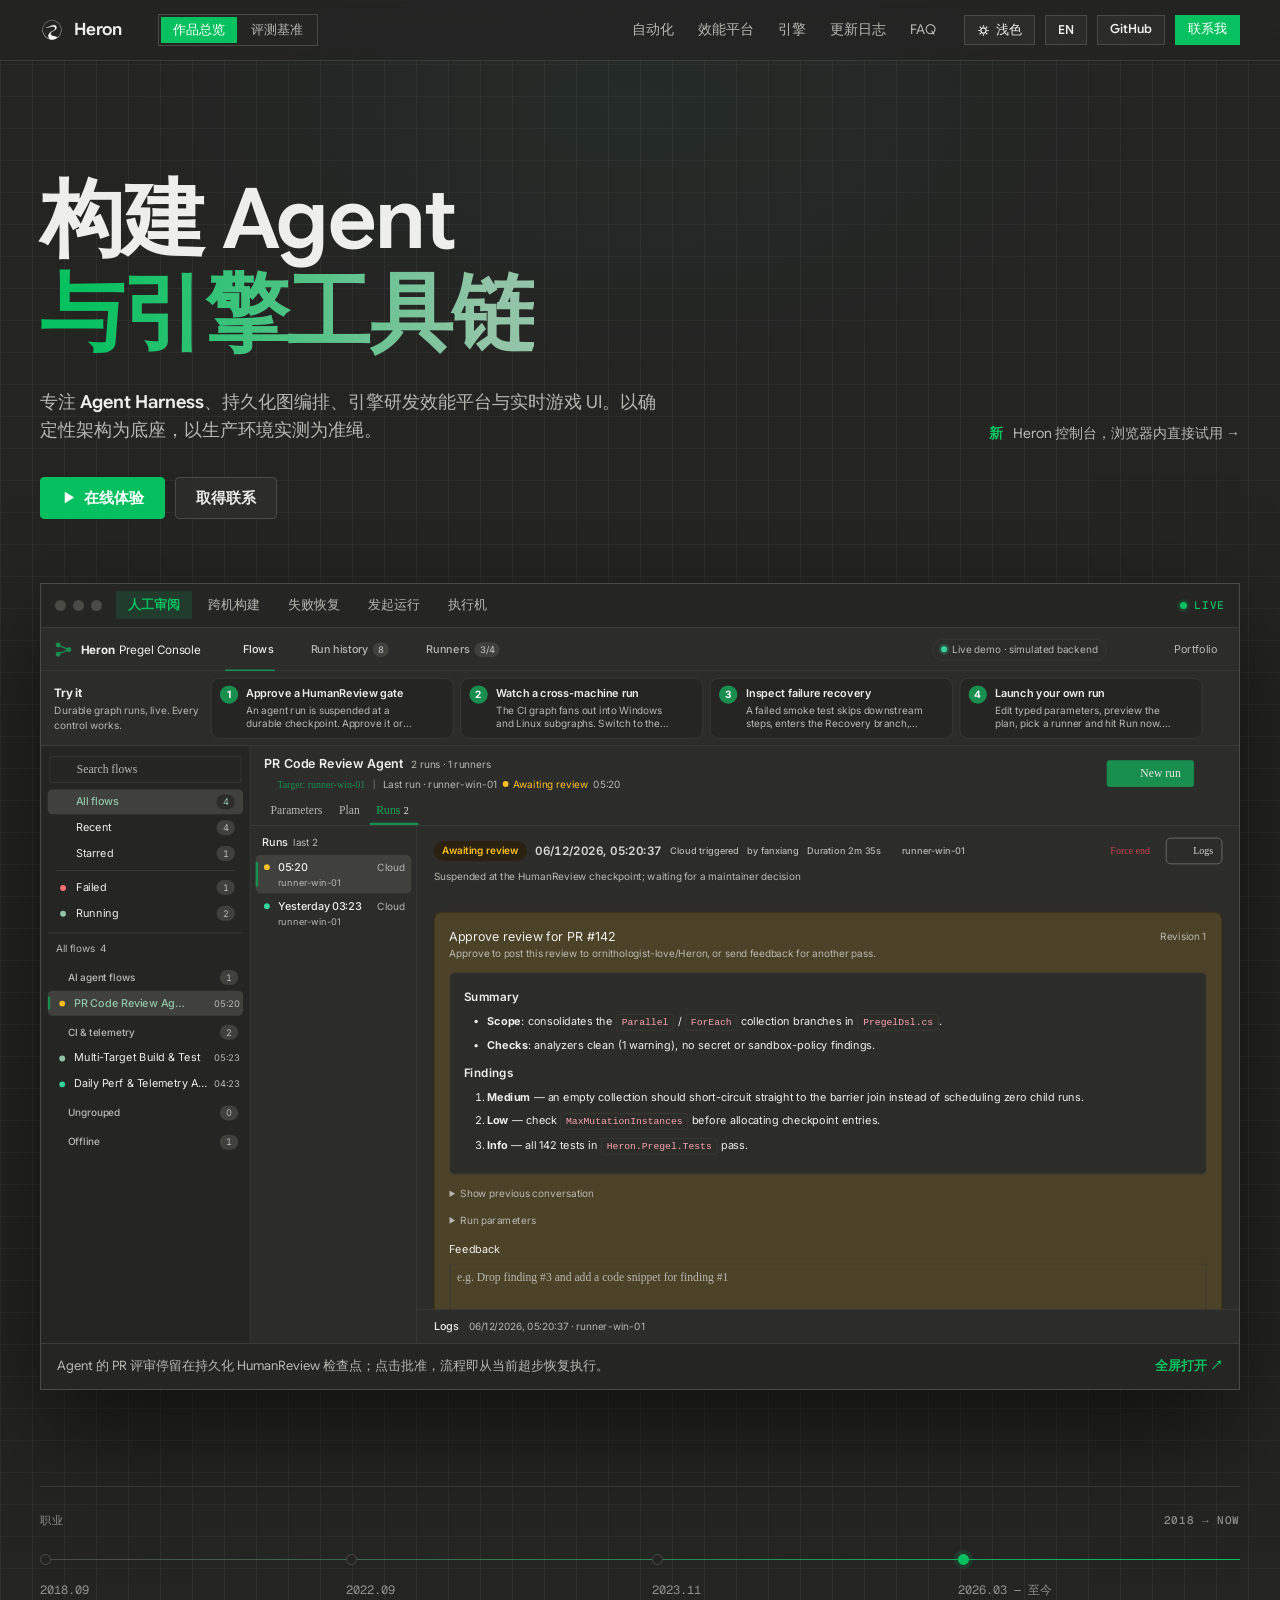
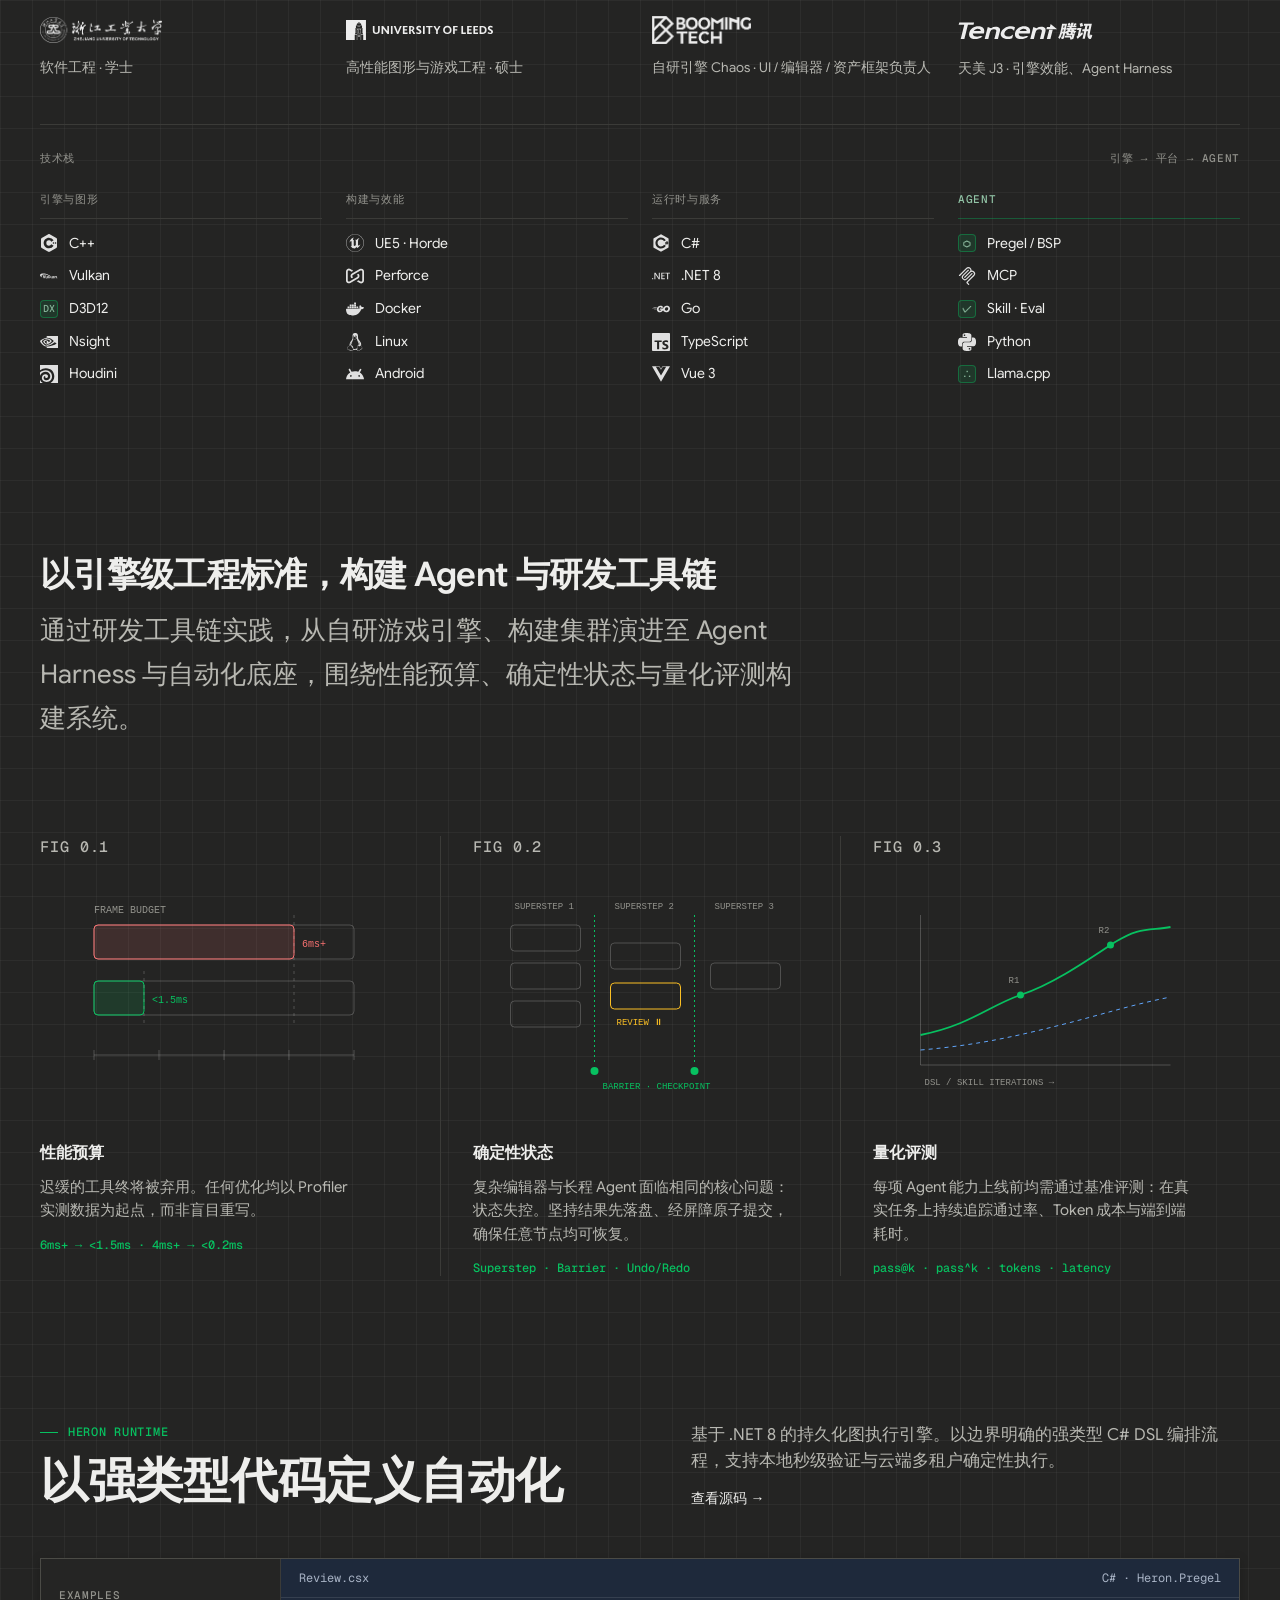
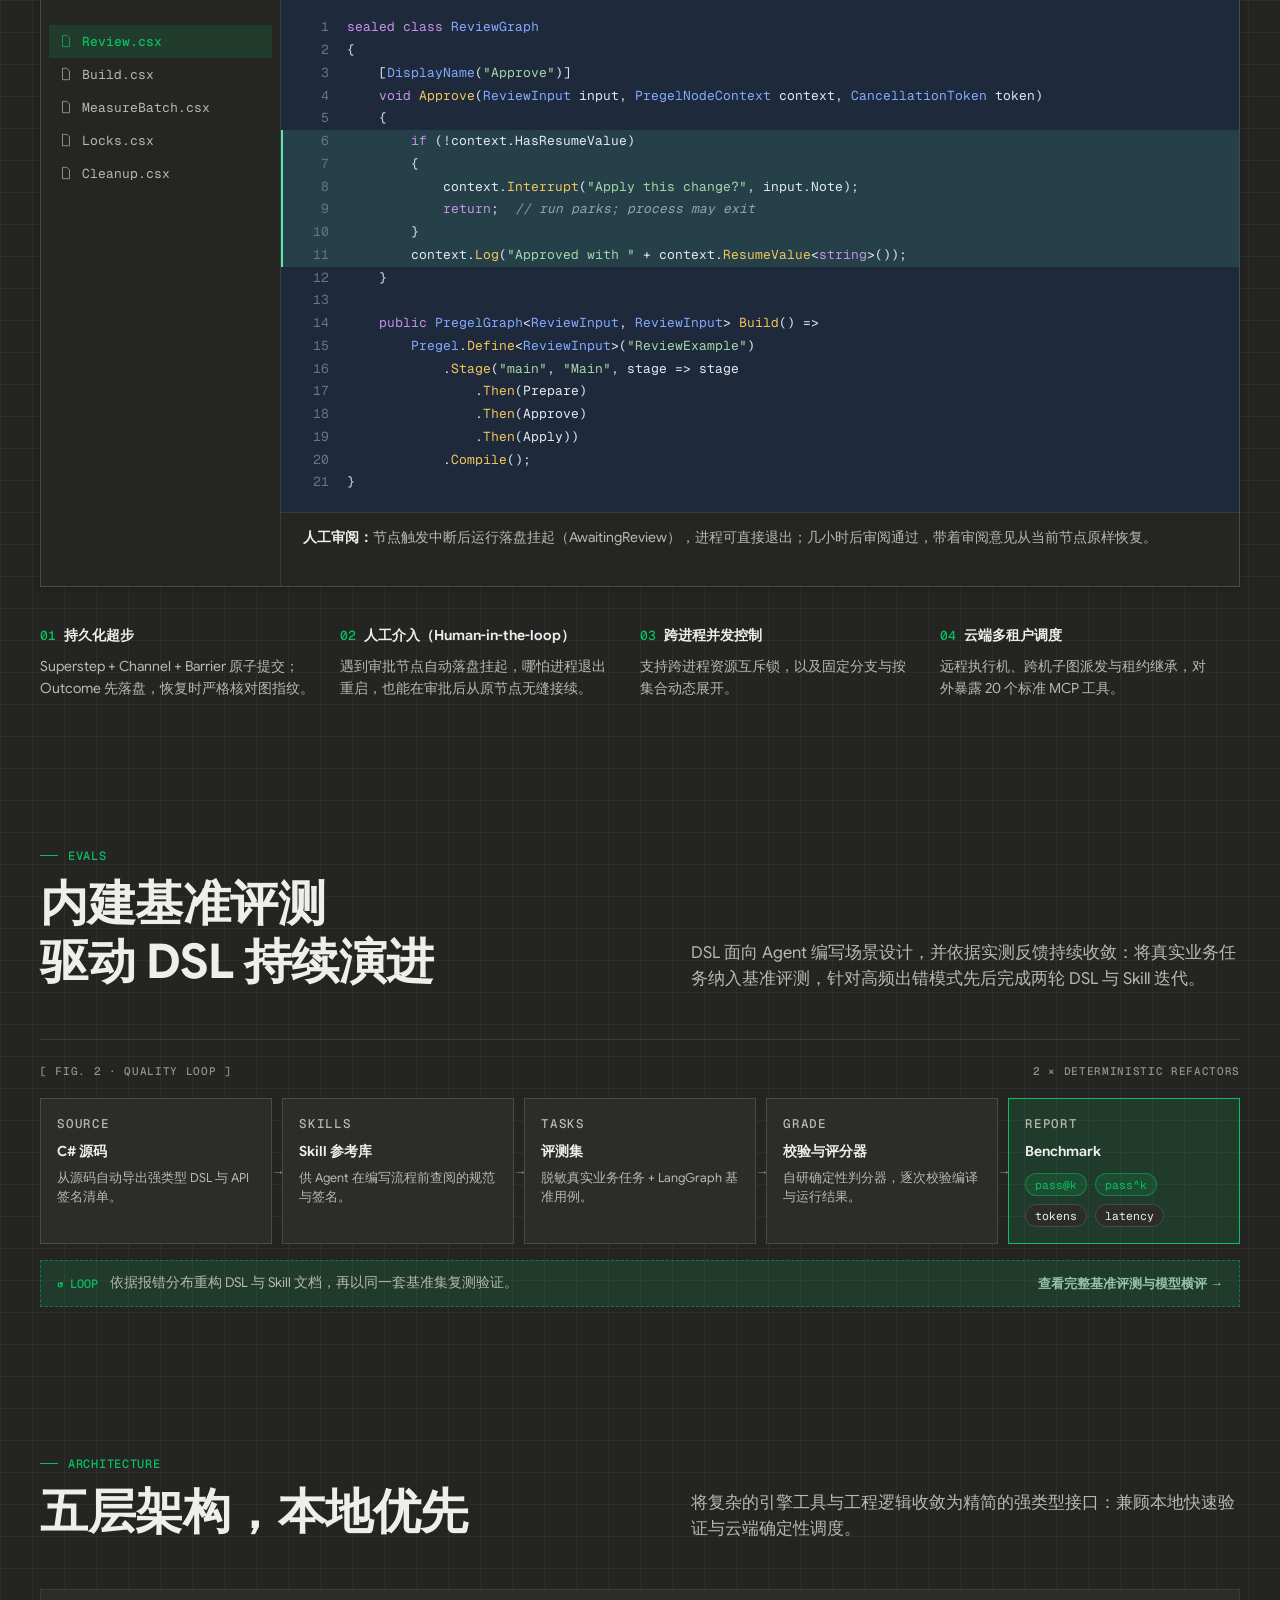
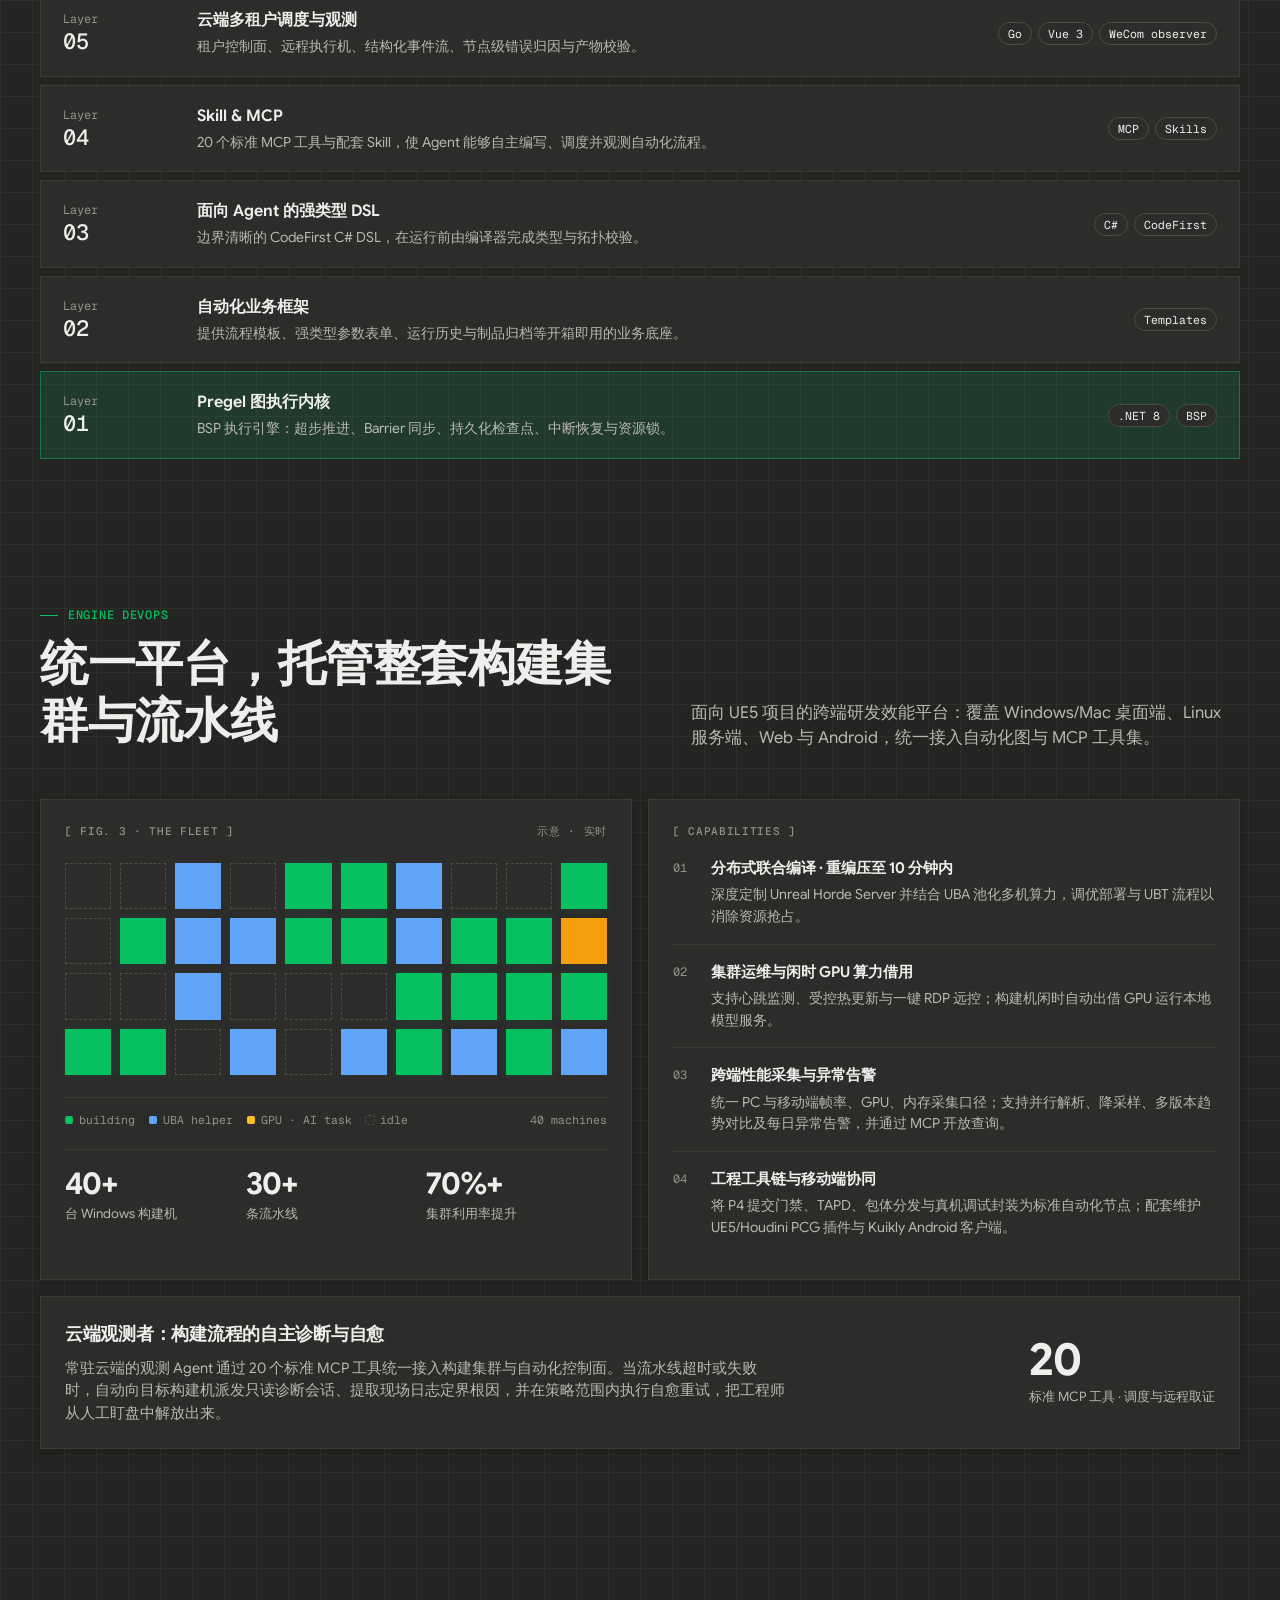
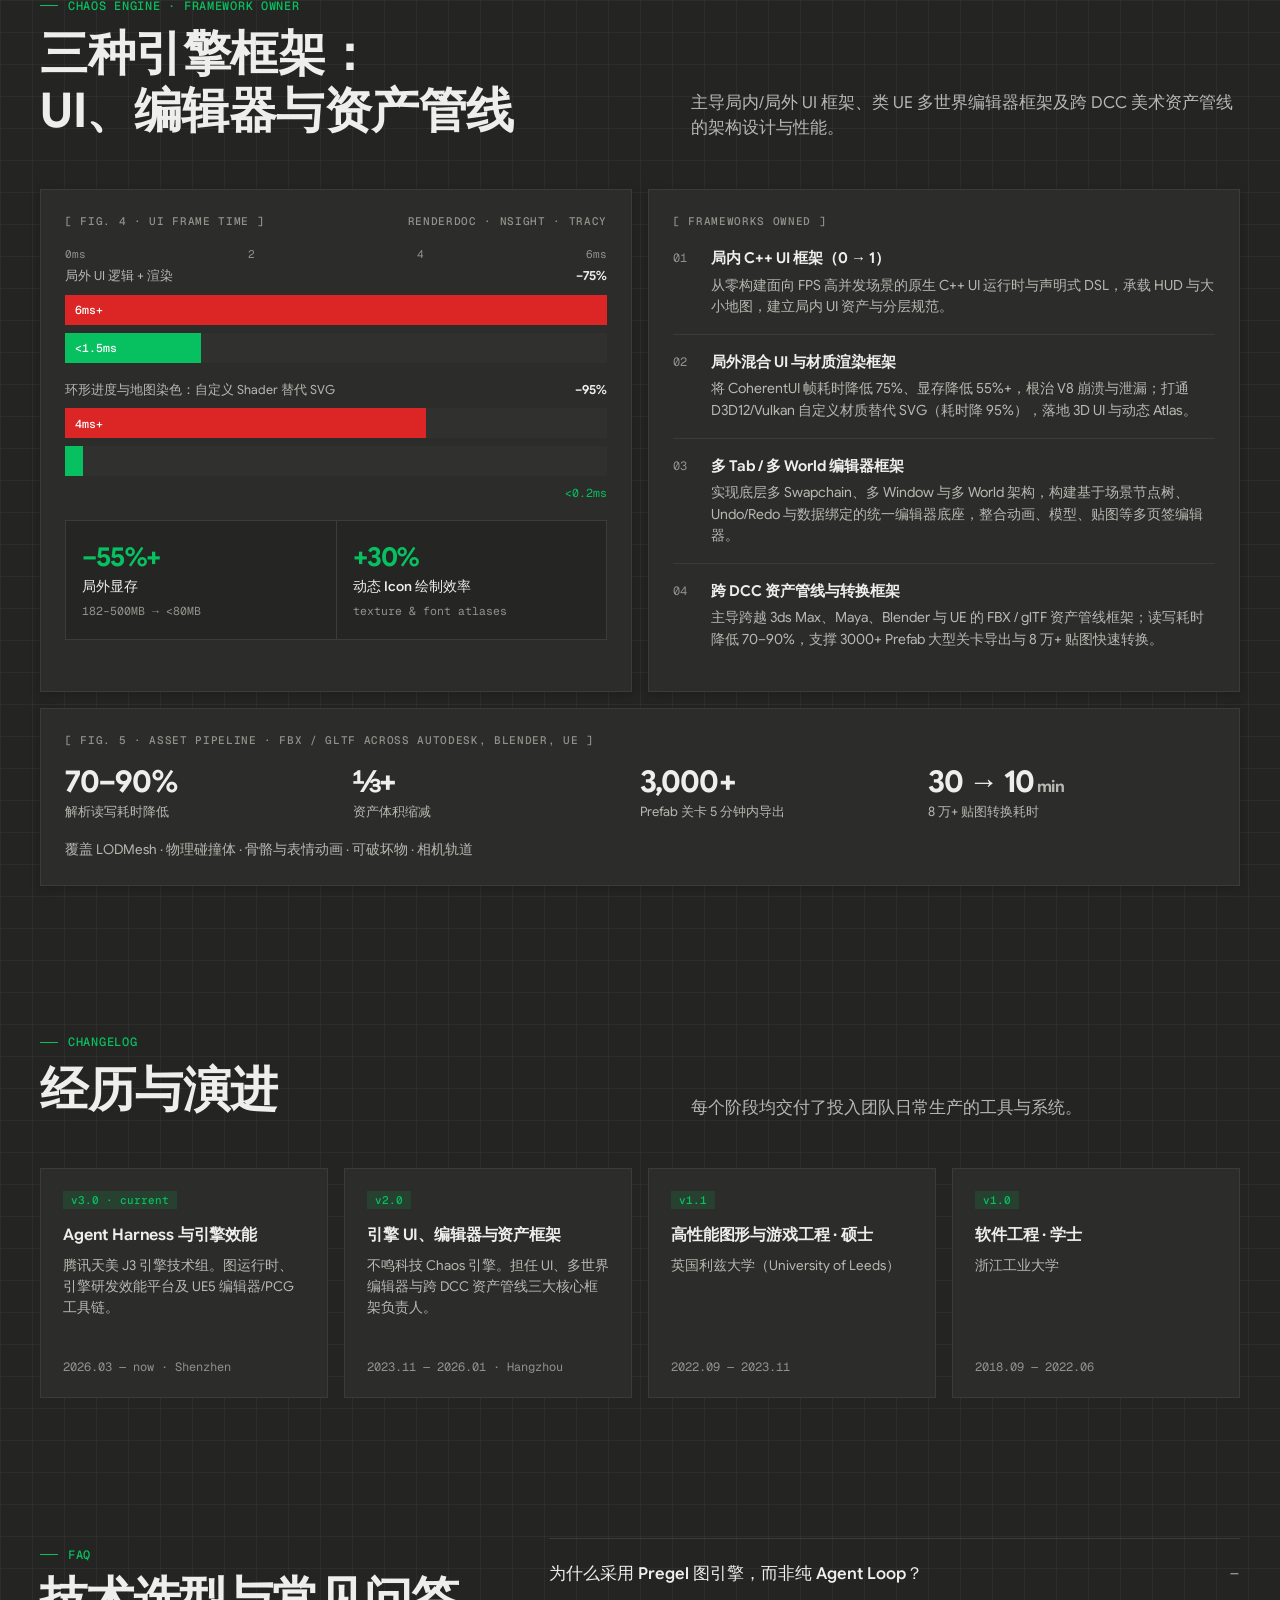
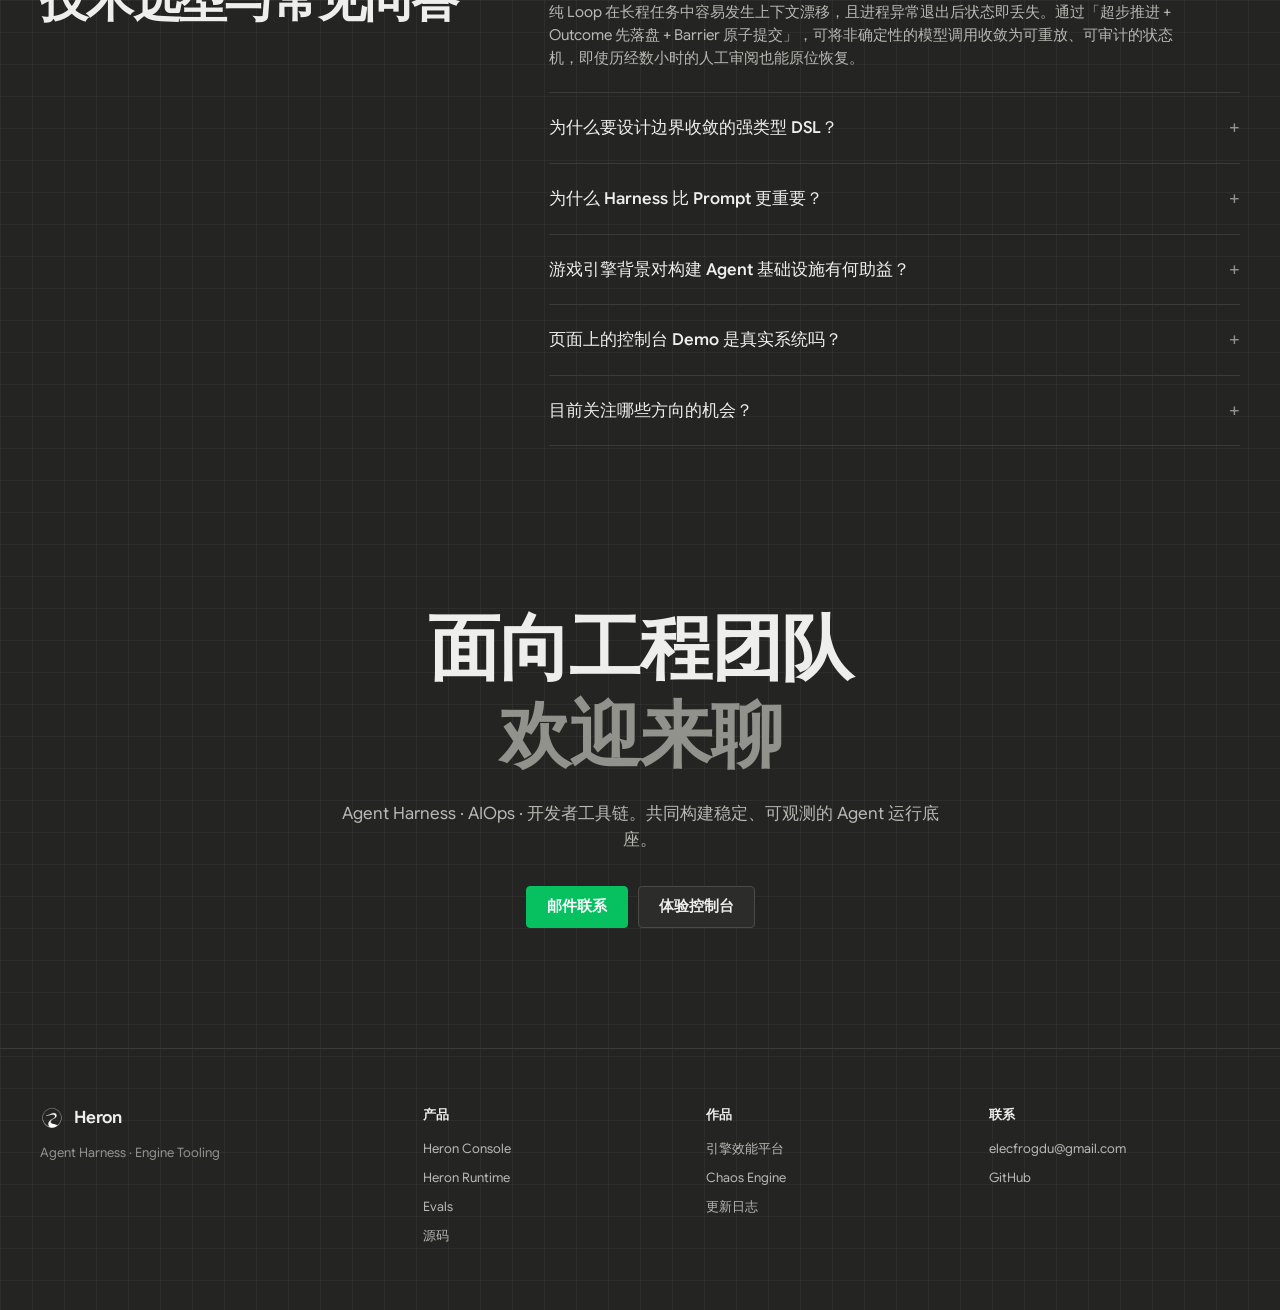
==== commit 3a735cfb: "feat: update eval benchmark results and charts" ====
--- a/index.html
+++ b/index.html
@@ -342,14 +342,22 @@
     --purple: #a78bfa; --slate: #92928c;
   }
   #evalView section { padding: 0; }
+  #evalView [hidden] { display: none !important; }
   #evalView .num { font-variant-numeric: tabular-nums; }
   #evalView .eval-head { display: flex; flex-wrap: wrap; align-items: flex-end; justify-content: space-between; gap: 20px; padding-bottom: 24px; border-bottom: 1px solid var(--line); }
   #evalView .eval-head h1 { margin: 10px 0 6px; font-size: clamp(28px, 3.6vw, 42px); line-height: 1.1; letter-spacing: -.025em; font-weight: 600; }
   #evalView .hero-sub { margin: 0; color: var(--muted); font-size: 14.5px; display: block; }
   #evalView .eval-controls { display: flex; flex-wrap: wrap; align-items: center; gap: 10px; }
-  #evalView .eval-subnav { display: flex; flex-wrap: wrap; gap: 6px; padding: 14px 0; border-bottom: 1px solid var(--line); margin-bottom: 22px; }
+  #evalView .eval-subnav { display: flex; flex-direction: column; gap: 8px; padding: 14px 0; border-bottom: 1px solid var(--line); margin-bottom: 22px; }
+  #evalView .eval-subnav-row { display: flex; flex-wrap: wrap; align-items: center; gap: 8px; }
   #evalView .eval-subnav a { padding: 4px 10px; border: 1px solid var(--line); background: var(--panel); color: var(--muted); font: 500 12px var(--mono); }
-  #evalView .eval-subnav a:hover { border-color: var(--accent); color: var(--accent-text); }
+  #evalView .eval-subnav a.major { padding: 8px 16px; font: 600 13.5px var(--sans); color: var(--text); border-color: var(--line2); background: var(--bg2); }
+  #evalView .eval-subnav a:hover, #evalView .eval-subnav a.major:hover { border-color: var(--accent); color: var(--accent-text); }
+  #evalView .section-banner { display: flex; flex-wrap: wrap; align-items: flex-end; justify-content: space-between; gap: 16px; margin: 28px 0 16px; padding-top: 22px; border-top: 1px solid var(--line2); }
+  #evalView .section-banner.first { margin-top: 6px; padding-top: 6px; border-top: 0; }
+  #evalView .section-banner .sec-kicker { display: inline-block; font: 600 11px var(--mono); letter-spacing: .06em; text-transform: uppercase; color: var(--accent-text); margin-bottom: 4px; }
+  #evalView .section-banner h2 { margin: 0 0 4px; font-size: clamp(20px, 2.4vw, 26px); font-weight: 600; letter-spacing: -.015em; }
+  #evalView .section-banner p { margin: 0; font-size: 13.5px; color: var(--muted); }
   #evalView .highlights-strip { display: flex; flex-wrap: wrap; gap: 10px 24px; margin-top: 18px; padding: 12px 16px; border: 1px solid var(--line); background: var(--panel); font-size: 13px; color: var(--muted); }
   #evalView .highlights-strip strong { color: var(--text); }
   #evalView .highlights-strip code { font-family: var(--mono); font-size: 12px; color: var(--accent-text); background: var(--accent-soft); padding: 1px 5px; }
@@ -369,8 +377,20 @@
   #evalView .neg { color: var(--danger); }
   #evalView .kpi-sub { font-size: 12px; color: var(--dim); }
   #evalView .grid-2 { display: grid; grid-template-columns: repeat(2, minmax(0, 1fr)); gap: 16px; }
+  #evalView #sec-models { margin-bottom: 18px; }
+  #evalView .aa-controls { display: flex; flex-wrap: wrap; gap: 6px; align-items: center; }
+  #evalView .aa-bars { display: grid; gap: 14px; margin-top: 8px; }
+  #evalView .aa-bar-row { display: grid; gap: 6px; }
+  #evalView .aa-bar-head { display: flex; align-items: baseline; justify-content: space-between; gap: 10px; font-size: 13px; }
+  #evalView .aa-bar-name { display: inline-flex; align-items: center; gap: 8px; font-weight: 600; color: var(--text); }
+  #evalView .aa-bar-val { font: 600 13px var(--mono); color: var(--text); }
+  #evalView .aa-bar-val small { margin-left: 6px; font-weight: 500; font-size: 11px; color: var(--accent-text); }
+  #evalView .aa-bar-track { height: 26px; border: 1px solid var(--line); background: var(--bg2); position: relative; overflow: hidden; }
+  #evalView .aa-bar-fill { height: 100%; transition: width .35s ease; }
+  #evalView .aa-bar-sub { display: flex; flex-wrap: wrap; gap: 12px; font: 11.5px var(--mono); color: var(--dim); }
   #evalView .panel { border: 1px solid var(--line); background: var(--panel); padding: 22px; box-shadow: none; }
-  #evalView .panel + .panel, #evalView #sec-dimensions, #evalView #sec-stacked, #evalView #sec-table { margin-top: 18px; }
+  #evalView .grid-2 > .panel { margin-top: 0; }
+  #evalView > .panel + .panel, #evalView #sec-dimensions, #evalView #sec-stacked, #evalView #sec-table { margin-top: 18px; }
   #evalView .panel-head { display: flex; flex-wrap: wrap; align-items: flex-start; justify-content: space-between; gap: 14px; margin-bottom: 16px; }
   #evalView .panel-head h2 { margin: 0; font-size: 18px; font-weight: 600; letter-spacing: -.015em; }
   #evalView .panel-desc { margin: 4px 0 0; font-size: 13px; color: var(--muted); }
@@ -478,7 +498,7 @@
   #evalView .trial-card-review { font-size: 12px; color: var(--muted); }
   #evalView .prompt-box { margin-top: 12px; border: 1px solid var(--line); background: var(--panel); padding: 10px 14px; }
   #evalView .prompt-box pre { margin: 10px 0 0; min-height: 0; padding: 12px; background: #1e293b; color: #e2e8f0; white-space: pre-wrap; font-size: 12px; }
-  #evalView .chart-grid { stroke: var(--line); stroke-dasharray: 2 3; }
+  #evalView line.chart-grid { stroke: var(--line); stroke-dasharray: 2 3; }
   #evalView .q-axis-lbl { fill: var(--dim); font: 10.5px var(--mono); }
   #evalView svg text { fill: var(--muted); font-family: var(--mono); }
   .eval-tooltip { position: fixed; z-index: 99; pointer-events: none; opacity: 0; transition: opacity .12s; min-width: 340px; max-width: 420px; padding: 12px 14px; border: 1px solid var(--line2); background: var(--panel); color: var(--text); font-size: 12px; box-shadow: 0 10px 28px rgba(0,0,0,.18); }
@@ -864,9 +884,31 @@
 <main id="evalView" class="wrap" hidden>
   <section class="eval-head" id="sec-kpi">
     <div>
-      <span class="kicker"><i></i>Eval Benchmark · V1 → V2</span>
-      <h1 data-i18n="evalBench.title"></h1>
-      <p class="hero-sub" data-i18n-html="evalBench.subHtml"></p>
+      <span class="kicker" id="evalKicker"><i></i>Eval Benchmark · Skill Ablation &amp; Model Arena</span>
+      <h1 id="evalHeroTitle" data-i18n="evalBench.title"></h1>
+      <p class="hero-sub" id="evalHeroSub" data-i18n-html="evalBench.heroSubHtml"></p>
+    </div>
+  </section>
+
+  <nav class="eval-subnav" id="evalSubnav" aria-label="Benchmark Sections">
+    <div class="eval-subnav-row">
+      <a class="major" href="#sec-ablation" data-i18n="evalBench.benchModeAblation"></a>
+      <a class="major" href="#sec-models-part" data-i18n="evalBench.benchModeModels"></a>
+    </div>
+    <div class="eval-subnav-row">
+      <a href="#sec-ablation" data-i18n="evalBench.navKpi"></a>
+      <a href="#sec-reliability" data-i18n="evalBench.navRel"></a>
+      <a href="#sec-dimensions" data-i18n="evalBench.navDim"></a>
+      <a href="#sec-stacked" data-i18n="evalBench.navStack"></a>
+      <a href="#sec-table" data-i18n="evalBench.navTable"></a>
+    </div>
+  </nav>
+
+  <div class="section-banner first" id="sec-ablation">
+    <div>
+      <span class="sec-kicker">Part 01 · Fixed Model: DeepSeek-V4.1-Flash</span>
+      <h2 data-i18n="evalBench.ablationTitle"></h2>
+      <p data-i18n-html="evalBench.subHtml"></p>
     </div>
     <div class="eval-controls">
       <div class="seg" id="scopeToggle">
@@ -874,15 +916,7 @@
         <button data-scope="inlimit" type="button" data-i18n="evalBench.scopeInLimit"></button>
       </div>
     </div>
-  </section>
-
-  <nav class="eval-subnav" aria-label="Benchmark Sections">
-    <a href="#sec-kpi" data-i18n="evalBench.navKpi"></a>
-    <a href="#sec-reliability" data-i18n="evalBench.navRel"></a>
-    <a href="#sec-dimensions" data-i18n="evalBench.navDim"></a>
-    <a href="#sec-stacked" data-i18n="evalBench.navStack"></a>
-    <a href="#sec-table" data-i18n="evalBench.navTable"></a>
-  </nav>
+  </div>
 
   <div class="highlights-strip" id="highlightsStrip"></div>
   <section class="kpi-grid" id="kpiGrid"></section>
@@ -955,7 +989,7 @@
     <details class="formula-card">
       <summary class="formula-head">
         <span class="fig" data-i18n="evalBench.formulaBadge"></span>
-        <span class="formula-eq">Score = <em>V</em> × ( 0.7 × <em>Pass@1</em> + 0.3 × <em>Pass@3</em> ) × max( 0, 1 − <em>t</em> / 45m )</span>
+        <span class="formula-eq">Total = 0.60 × <em>Cap</em> + 0.40 × <em>Spd</em> <small style="font-size:11.5px;color:var(--muted);font-weight:500">(Max 90)</small></span>
         <span class="formula-toggle" data-i18n="evalBench.formulaToggle"></span>
       </summary>
       <div class="formula-terms">
@@ -1009,6 +1043,50 @@
       </table>
     </div>
   </section>
+
+  <div class="section-banner" id="sec-models-part">
+    <div>
+      <span class="sec-kicker">Part 02 · Windows x64 · DSH 0.2.2-rc.5 · heron-pregel-csx V2</span>
+      <h2 data-i18n="evalBench.modelsTitle"></h2>
+      <p data-i18n-html="evalBench.modelsSubHtml"></p>
+    </div>
+  </div>
+
+  <div class="grid-2" id="sec-models" style="grid-template-columns: 1fr;">
+    <section class="panel">
+      <div class="panel-head">
+        <div>
+          <h2 data-i18n="evalBench.scatterTitle"></h2>
+          <p class="panel-desc" data-i18n="evalBench.scatterDesc"></p>
+        </div>
+        <div class="aa-controls">
+          <div class="seg" id="scatterXToggle">
+            <button data-sx="dur" class="active" type="button" data-i18n="evalBench.scatterXDur"></button>
+            <button data-sx="tok" type="button" data-i18n="evalBench.scatterXTok"></button>
+          </div>
+        </div>
+      </div>
+      <div id="aaScatterChart"></div>
+    </section>
+
+    <section class="panel">
+      <div class="panel-head">
+        <div>
+          <h2 data-i18n="evalBench.barTitle"></h2>
+          <p class="panel-desc" data-i18n="evalBench.barDesc"></p>
+        </div>
+        <div class="seg" id="aaBarToggle">
+          <button data-bm="totalScore" class="active" type="button" data-i18n="evalBench.mTotal"></button>
+          <button data-bm="capScore" type="button" data-i18n="evalBench.mCap"></button>
+          <button data-bm="spdScore" type="button" data-i18n="evalBench.mSpd"></button>
+          <button data-bm="passAt1" type="button" data-i18n="evalBench.mPass1"></button>
+          <button data-bm="passPow3" type="button" data-i18n="evalBench.mPassPow3"></button>
+        </div>
+      </div>
+      <div id="aaBarChart"></div>
+    </section>
+  </div>
+  <div class="formula-box" style="margin-top:14px" data-i18n-html="evalBench.modelsWhyFlashHtml"></div>
 </main>
 <div class="eval-tooltip" id="tooltip"></div>
 
@@ -1024,9 +1102,9 @@
   </div>
 </footer>
 
-<script src="./i18n.js"></script>
-<script src="./eval-data.js"></script>
-<script src="./eval-panel.js"></script>
+<script src="./i18n.js?v=20261125-26"></script>
+<script src="./eval-data.js?v=20261125-26"></script>
+<script src="./eval-panel.js?v=20261125-26"></script>
 <script>
   const root = document.documentElement
   const zh = () => root.lang === 'zh-CN'
